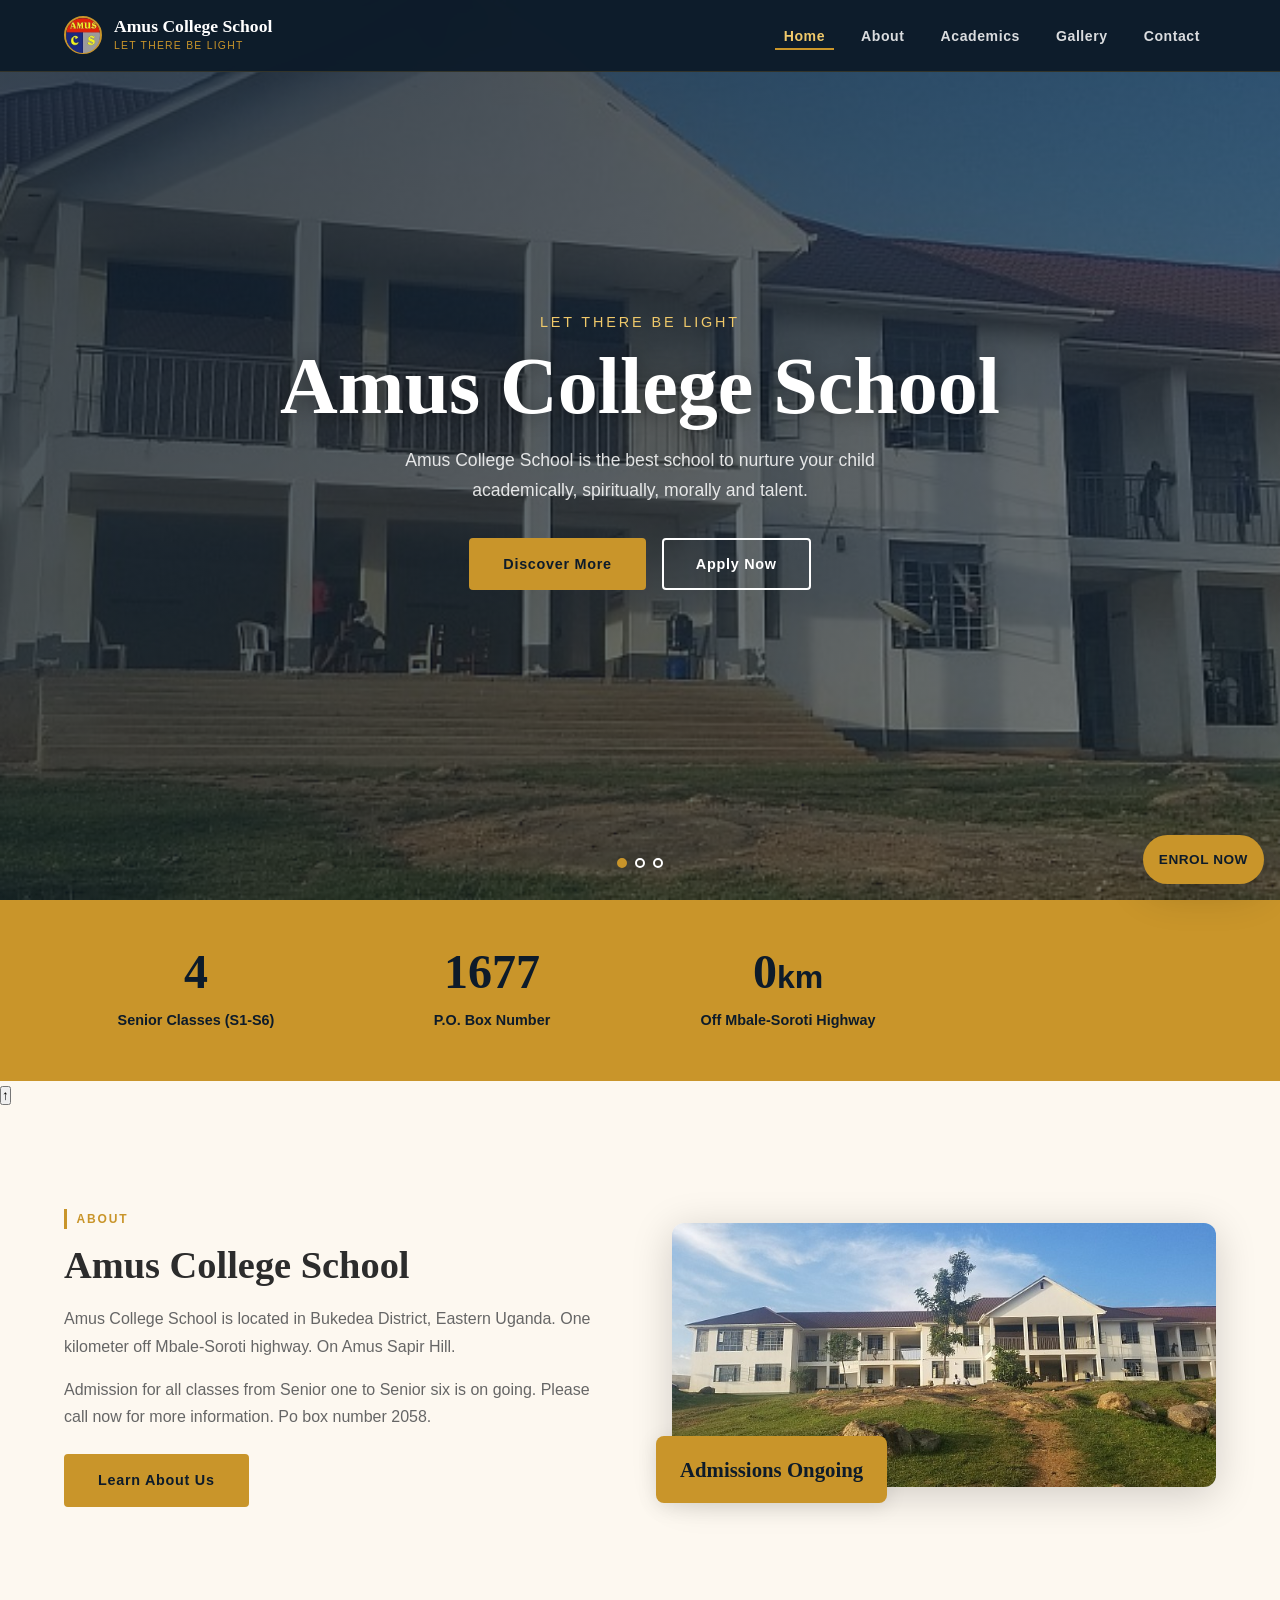
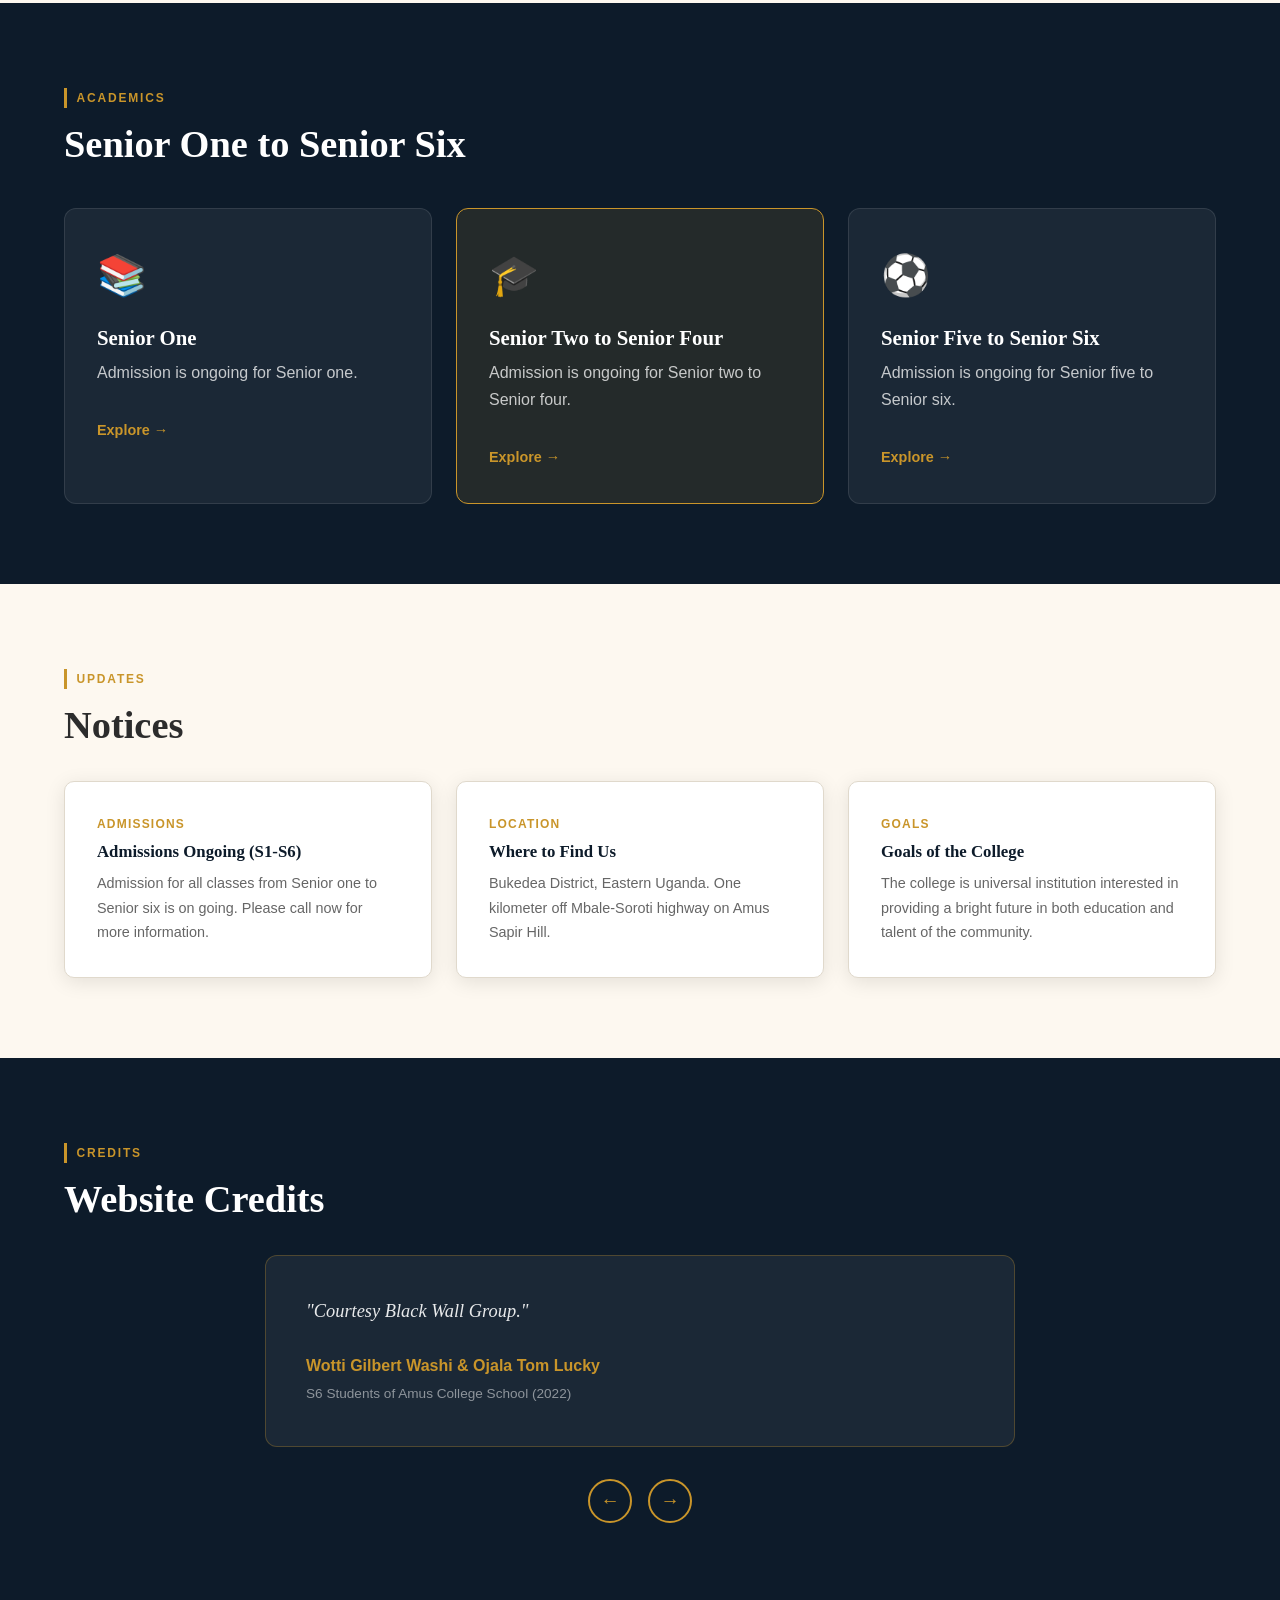
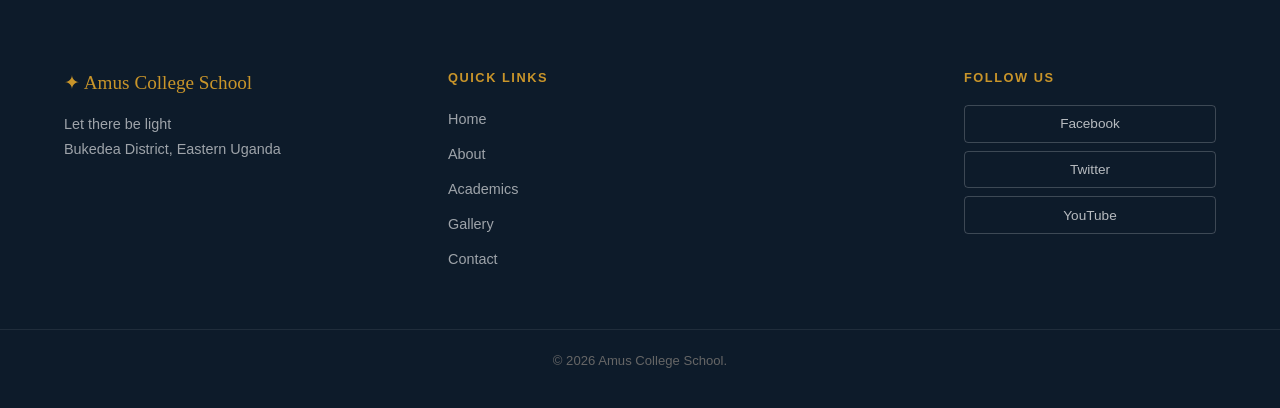
==== index.html @ 7071e0b4 "new upload" ====
<!DOCTYPE html>
<html lang="en">
<head>
  <meta charset="UTF-8" />
  <meta name="viewport" content="width=device-width, initial-scale=1.0" />
  <!-- sch: changed site identity to primary school -->
  <title>Amus College School</title>
  <link rel="stylesheet" href="style.css" />
  <!-- sch: removed external Google Fonts link for local-only setup -->
</head>
<body data-page-title="Home">

  <!-- HEADER / NAV: shared top navigation used across all pages -->
  <header id="main-header">
    <div class="header-inner">
      <div class="logo-block">
        <div class="logo-crest"><img src="images/sd_634c3c886d6c9.jpg" alt="Amus College School logo" /></div>
        <div>
          <!-- sch: updated brand text for primary-school audience -->
          <span class="logo-name">Amus College School</span>
          <span class="logo-tag"></span>
        </div>
      </div>
      <nav id="main-nav"><!-- Main nav toggles open/close on mobile via JS -->
        <ul>
          <li><a href="index.html" class="nav-link active">Home</a></li>
          <li><a href="about.html" class="nav-link">About</a></li>
          <li><a href="academics.html" class="nav-link">Academics</a></li>
          <li><a href="gallery.html" class="nav-link">Gallery</a></li>
          <!-- sch: use separate standard contact nav item -->
          <li><a href="contact.html" class="nav-link">Contact</a></li>
        </ul>
      </nav>
      <button class="hamburger" id="hamburger" aria-label="Toggle menu"><!-- Mobile-only menu button -->
        <span></span><span></span><span></span>
      </button>
    </div>
  </header>

  <!-- HERO SLIDESHOW: background slides auto-rotate and can be changed via dots -->
  <section id="hero">
    <!-- sch: switched hero slides to local images -->
    <div class="slide active" style="background-image: url('images/sd_63274e34be51c.jpg')"></div>
    <div class="slide" style="background-image: url('images/sd_6327511ab705b.jpg')"></div>
    <div class="slide" style="background-image: url('images/sd_63275063d49a7.jpg')"></div>
    <div class="hero-overlay"></div>
    <div class="hero-content">
      <!-- sch: updated hero copy for primary school -->
      <p class="hero-sub">LET THERE BE LIGHT</p>
      <h1 class="hero-title">Amus College School</h1>
      <p class="hero-desc">Amus College School is the best school to nurture your child academically, spiritually, morally and talent.</p>
      <div class="hero-btns">
        <a href="about.html" class="btn btn-primary">Discover More</a>
        <!-- sch: send users straight to form section -->
        <a href="contact.html#registration" class="btn btn-outline">Apply Now</a>
      </div>
    </div>
    <div class="slide-dots" id="slide-dots"></div><!-- Dots are generated by JS based on slide count -->
  </section>

  <!-- STATS STRIP: numbers animate from 0 when section enters viewport -->
  <section id="stats-strip">
    <div class="stats-inner">
      <div class="stat-item">
        <span class="stat-num" data-target="6">0</span><span class="stat-unit"></span>
        <p>Senior Classes (S1-S6)</p>
      </div>
      <div class="stat-item">
        <!-- sch: adjusted metric wording for primary context -->
        <span class="stat-num" data-target="2058">0</span><span class="stat-unit"></span>
        <p>P.O. Box Number</p>
      </div>
      <div class="stat-item">
        <!-- sch: changed secondary outcome to primary completion -->
        <span class="stat-num" data-target="1">0</span><span class="stat-unit">km</span>
        <p>Off Mbale-Soroti Highway</p>
      </div>
    </div>
  </section>
<button id="scroll-to-top">&#8593;</button>
  <!-- WELCOME SECTION: quick school intro + CTA -->
  <section id="welcome">
    <div class="container two-col">
      <div class="welcome-text">
      <!-- sch: replaced welcome section copy with primary-school messaging -->
      <span class="section-label">About</span>
      <h2>Amus College School</h2>
      <p>Amus College School is located in Bukedea District, Eastern Uganda. One kilometer off Mbale-Soroti highway. On Amus Sapir Hill.</p>
      <p>Admission for all classes from Senior one to Senior six is on going. Please call now for more information. Po box number 2058.</p>
        <a href="about.html" class="btn btn-primary">Learn About Us</a>
      </div>
      <div class="welcome-img-wrap">
        <!-- sch: updated alt text -->
        <!-- sch: switched welcome image to local asset -->
        <img src="images/sd_63274c30bddf9.jpg" alt="Main block" class="welcome-img" />
        <div class="img-badge">Admissions Ongoing</div>
      </div>
    </div>
  </section>

  <!-- PROGRAMS HIGHLIGHT: preview cards that link to Academics page -->
  <section id="programs-highlight">
    <div class="container">
      <span class="section-label">Academics</span>
      <!-- sch: changed programme framing to primary levels -->
      <h2>Senior One to Senior Six</h2>
      <div class="program-cards">
        <article class="program-card">
          <div class="card-icon">📚</div>
          <h3>Senior One</h3>
          <p>Admission is ongoing for Senior one.</p>
          <a href="academics.html" class="card-link">Explore →</a>
        </article>
        <article class="program-card featured-card">
          <div class="card-icon">🎓</div>
          <h3>Senior Two to Senior Four</h3>
          <p>Admission is ongoing for Senior two to Senior four.</p>
          <a href="academics.html" class="card-link">Explore →</a>
        </article>
        <article class="program-card">
          <div class="card-icon">⚽</div>
          <h3>Senior Five to Senior Six</h3>
          <p>Admission is ongoing for Senior five to Senior six.</p>
          <a href="academics.html" class="card-link">Explore →</a>
        </article>
      </div>
    </div>
  </section>

  <!-- NEWS / ANNOUNCEMENTS: latest school updates -->
  <section id="news">
    <div class="container">
      <span class="section-label">Updates</span>
      <h2>Notices</h2>
      <div class="news-grid">
        <article class="news-card">
          <div class="news-date">Admissions</div>
          <h4>Admissions Ongoing (S1-S6)</h4>
          <p>Admission for all classes from Senior one to Senior six is on going. Please call now for more information.</p>
        </article>
        <article class="news-card">
          <div class="news-date">Location</div>
          <!-- sch: replaced secondary class reference -->
          <h4>Where to Find Us</h4>
          <p>Bukedea District, Eastern Uganda. One kilometer off Mbale-Soroti highway on Amus Sapir Hill.</p>
        </article>
        <article class="news-card">
          <div class="news-date">Goals</div>
          <h4>Goals of the College</h4>
          <p>The college is universal institution interested in providing a bright future in both education and talent of the community.</p>
        </article>
      </div>
    </div>
  </section>

  <!-- TESTIMONIALS: one card visible at a time (manual + auto slider) -->
  <section id="testimonials">
    <div class="container">
      <span class="section-label">Credits</span>
      <h2>Website Credits</h2>
      <div class="testi-slider" id="testi-slider">
        <div class="testi-card active-testi">
          <p class="testi-quote">"Courtesy Black Wall Group."</p>
          <div class="testi-author">
            <strong>Wotti Gilbert Washi &amp; Ojala Tom Lucky</strong>
            <!-- sch: testimonial role updated for primary-school context -->
            <span>S6 Students of Amus College School (2022)</span>
          </div>
        </div>
        <div class="testi-card">
          <p class="testi-quote"></p>
          <div class="testi-author">
            <strong></strong>
            <span></span>
          </div>
        </div>
        <div class="testi-card">
          <p class="testi-quote"></p>
          <div class="testi-author">
            <strong></strong>
            <span></span>
          </div>
        </div>
      </div>
      <div class="testi-controls">
        <button id="testi-prev" aria-label="Previous">&#8592;</button>
        <button id="testi-next" aria-label="Next">&#8594;</button>
      </div>
    </div>
  </section>

  <!-- FOOTER: shared site-wide links and contact details -->
  <footer id="main-footer">
    <div class="footer-inner">
      <div class="footer-col">
        <!-- sch: footer branding updated -->
        <div class="footer-logo">✦ Amus College School</div>
        <p><br /></p>
      </div>
      <div class="footer-col">
        <h5>Quick Links</h5>
        <ul>
          <li><a href="index.html">Home</a></li>
          <li><a href="about.html">About</a></li>
          <li><a href="academics.html">Academics</a></li>
          <li><a href="gallery.html">Gallery</a></li>
          <li><a href="contact.html">Contact</a></li>
        </ul>
      </div>
      <div class="footer-col">
        <h5></h5>
        <address>
          <br />
          <br />
          <!-- sch: contact email updated -->
          
        </address>
      </div>
      <div class="footer-col">
        <h5>Follow Us</h5>
        <div class="social-links">
          <a href="#" class="social-btn">Facebook</a>
          <a href="#" class="social-btn">Twitter</a>
          <a href="#" class="social-btn">YouTube</a>
        </div>
      </div>
    </div>
    <div class="footer-bottom">
      <!-- sch: copyright name updated -->
      <p>&copy; 2026 Amus College School.</p>
    </div>
  </footer>

  <!-- sch: floating enrol CTA separate from navbar -->
  <a href="contact.html#registration" class="floating-enrol-btn">Enrol Now</a>

  <script src="main.js"></script>
</body>
</html>
---- style.css ----
/* ===========================
   CSS VARIABLES & RESET
=========================== */
:root {
  --navy: #0d1b2a;
  --navy-mid: #1a2f45;
  --gold: #c9952a;
  --gold-light: #f0c96a;
  --cream: #fdf8f0;
  --white: #ffffff;
  --text: #2c2c2c;
  --text-light: #666;
  --border: #e0d9cc;
  --card-bg: #ffffff;
  --light-bg: #f5f0e8;
  --radius: 8px;
  --shadow: 0 4px 20px rgba(0,0,0,0.10);
  --shadow-deep: 0 8px 40px rgba(0,0,0,0.18);
  --font-head: 'Playfair Display', Georgia, serif;
  --font-body: 'Lato', sans-serif;
  --transition: 0.3s ease;
  --header-h: 72px;
}

*, *::before, *::after { box-sizing: border-box; margin: 0; padding: 0; }

html { scroll-behavior: smooth; }

body {
  font-family: var(--font-body);
  color: var(--text);
  background: var(--cream);
  line-height: 1.7;
}

a { color: inherit; text-decoration: none; }
img { max-width: 100%; display: block; }
address { font-style: normal; }

h1, h2, h3, h4 { font-family: var(--font-head); line-height: 1.25; }
h1 { font-size: clamp(2rem, 5vw, 3.5rem); }
h2 { font-size: clamp(1.6rem, 3vw, 2.4rem); margin-bottom: 1rem; }
h3 { font-size: 1.3rem; margin-bottom: 0.5rem; }
h4 { font-size: 1.1rem; margin-bottom: 0.4rem; }

p { margin-bottom: 1rem; color: var(--text-light); }
ul { list-style: none; }

/* ===========================
   UTILITIES
=========================== */
.container { max-width: 1200px; margin: 0 auto; padding: 0 1.5rem; }
.section-pad { padding: 5rem 0; }
.bg-light { background: var(--light-bg); }
.bg-dark-alt { background: var(--navy); }
.center-cell { text-align: center; font-weight: 600; color: var(--navy); background: #f0f4f8; }

.section-label {
  display: inline-block;
  text-transform: uppercase;
  letter-spacing: 0.15em;
  font-size: 0.75rem;
  font-weight: 700;
  color: var(--gold);
  border-left: 3px solid var(--gold);
  padding-left: 0.6rem;
  margin-bottom: 0.75rem;
}

.two-col {
  display: grid;
  grid-template-columns: 1fr 1fr;
  gap: 4rem;
  align-items: center;
}

/* ===========================
   BUTTONS
=========================== */
.btn {
  display: inline-block;
  padding: 0.75rem 2rem;
  border-radius: 4px;
  font-family: var(--font-body);
  font-weight: 700;
  font-size: 0.9rem;
  letter-spacing: 0.05em;
  cursor: pointer;
  transition: all var(--transition);
  border: 2px solid transparent;
}
.btn-primary {
  background: var(--gold);
  color: var(--navy);
  border-color: var(--gold);
}
.btn-primary:hover { background: var(--gold-light); border-color: var(--gold-light); transform: translateY(-2px); box-shadow: var(--shadow); }
.btn-outline {
  background: transparent;
  color: var(--white);
  border-color: var(--white);
}
.btn-outline:hover { background: var(--white); color: var(--navy); transform: translateY(-2px); }
.btn-large { padding: 1rem 2.5rem; font-size: 1rem; }

/* ===========================
   HEADER / NAV
=========================== */
#main-header {
  position: fixed;
  top: 0; left: 0; right: 0;
  z-index: 1000;
  height: var(--header-h);
  background: rgba(13, 27, 42, 0.97);
  backdrop-filter: blur(8px);
  border-bottom: 1px solid rgba(201,149,42,0.2);
  transition: box-shadow var(--transition);
}
#main-header.scrolled { box-shadow: 0 2px 24px rgba(0,0,0,0.35); padding: 0.5rem 1.5rem; transition: padding var(--transition); }

.header-inner {
  max-width: 1200px;
  margin: 0 auto;
  padding: 0 1.5rem;
  height: 100%;
  display: flex;
  align-items: center;
  justify-content: space-between;
}

.logo-block { display: flex; align-items: center; gap: 0.75rem; }
.logo-crest { font-size: 1.6rem; color: var(--gold); }
.logo-crest {
  width: 38px;
  height: 38px;
  border-radius: 50%;
  border: 2px solid var(--gold);
  display: grid;
  place-items: center;
  font-size: 0.78rem;
  font-weight: 800;
  letter-spacing: 0.06em;
  background: rgba(201,149,42,0.12);
  color: var(--gold-light);
}
.logo-crest img {
  width: 100%;
  height: 100%;
  object-fit: cover;
  border-radius: 50%;
}
.logo-name {
  display: block;
  font-family: var(--font-head);
  font-size: 1.1rem;
  font-weight: 700;
  color: var(--white);
  line-height: 1.2;
}
.logo-tag {
  display: block;
  font-size: 0.65rem;
  letter-spacing: 0.12em;
  color: var(--gold);
  text-transform: uppercase;
}

#main-nav ul { display: flex; align-items: center; gap: 0.25rem; }

.nav-link {
  padding: 0.5rem 1rem;
  color: rgba(255,255,255,0.85);
  font-size: 0.88rem;
  font-weight: 600;
  letter-spacing: 0.04em;
  border-radius: 4px;
  transition: all var(--transition);
  position: relative;
}
.nav-link::after {
  /* Animated underline starts collapsed from center. */
  content: '';
  position: absolute;
  bottom: 2px; left: 50%; right: 50%;
  height: 2px;
  background: var(--gold);
  transition: all var(--transition);
}
.nav-link:hover::after,
.nav-link.active::after { left: 10%; right: 10%; }
.nav-link:hover,
.nav-link.active { color: var(--white); }
.nav-link.active { color: var(--gold-light); }

.cta-nav {
  background: var(--gold) !important;
  color: var(--navy) !important;
  padding: 0.5rem 1.2rem;
  border-radius: 4px;
}
.cta-nav::after { display: none; }
.cta-nav:hover { background: var(--gold-light) !important; transform: translateY(-1px); }

/* sch: floating enrol button shown across pages */
.floating-enrol-btn {
  position: fixed;
  right: 1rem;
  bottom: 1rem;
  z-index: 1200;
  background: var(--gold);
  color: var(--navy);
  font-weight: 800;
  font-size: 0.85rem;
  letter-spacing: 0.04em;
  text-transform: uppercase;
  padding: 0.8rem 1rem;
  border-radius: 999px;
  box-shadow: var(--shadow-deep);
  transition: transform var(--transition), background var(--transition);
}
.floating-enrol-btn:hover {
  background: var(--gold-light);
  transform: translateY(-2px);
}

.hamburger {
  display: none;
  flex-direction: column;
  gap: 5px;
  background: none;
  border: none;
  cursor: pointer;
  padding: 4px;
}
.hamburger span {
  display: block;
  width: 24px; height: 2px;
  background: var(--white);
  transition: all var(--transition);
}

/* ===========================
   HERO SLIDESHOW
=========================== */
#hero {
  /* Full viewport hero so first impression fills the screen. */
  position: relative;
  height: 100vh;
  min-height: 600px;
  overflow: hidden;
  display: flex;
  align-items: center;
  justify-content: center;
}

.slide {
  /* Slides stack on top of each other; opacity decides visible slide. */
  position: absolute;
  inset: 0;
  background-size: cover;
  background-position: center;
  opacity: 0;
  transition: opacity 1s ease;
}
.slide.active { opacity: 1; }

.hero-overlay {
  /* Dark gradient improves text contrast over bright background photos. */
  position: absolute;
  inset: 0;
  background: linear-gradient(135deg, rgba(13,27,42,0.8) 0%, rgba(13,27,42,0.5) 100%);
  z-index: 1;
}

.hero-content {
  position: relative;
  z-index: 2;
  text-align: center;
  color: var(--white);
  padding: 2rem;
  max-width: 800px;
  animation: heroFadeUp 1.2s ease forwards;
}

@keyframes heroFadeUp {
  from { opacity: 0; transform: translateY(30px); }
  to   { opacity: 1; transform: translateY(0); }
}

.hero-sub {
  font-size: 0.9rem;
  letter-spacing: 0.2em;
  text-transform: uppercase;
  color: var(--gold-light);
  margin-bottom: 0.5rem;
}
.hero-title {
  font-family: var(--font-head);
  font-size: clamp(2.5rem, 7vw, 5rem);
  font-weight: 900;
  line-height: 1.1;
  margin-bottom: 1rem;
  text-shadow: 0 2px 20px rgba(0,0,0,0.4);
}
.hero-desc {
  font-size: 1.1rem;
  color: rgba(255,255,255,0.85);
  margin-bottom: 2rem;
  max-width: 550px;
  margin-left: auto;
  margin-right: auto;
}
.hero-btns { display: flex; gap: 1rem; justify-content: center; flex-wrap: wrap; }

.slide-dots {
  position: absolute;
  bottom: 2rem;
  left: 50%;
  transform: translateX(-50%);
  z-index: 3;
  display: flex;
  gap: 0.5rem;
}
.slide-dot {
  /* Small manual controls for choosing hero slides. */
  width: 10px; height: 10px;
  border-radius: 50%;
  border: 2px solid var(--white);
  background: transparent;
  cursor: pointer;
  transition: background var(--transition);
}
.slide-dot.active { background: var(--gold); border-color: var(--gold); }
.scroll-to-top {
  position: fixed;
  bottom: 2rem;
  left: 2rem;
  width: 50px;
  height: 50px;
  border-radius: 50%;
  cursor: pointer;
  z-index: 1200;
  background: var(--gold);
  color: var(--navy);
  font-size: 1.2rem;
  opacity: 0;
  visibility: hidden;
  transition: opacity 0.3s ease, visibility 0.3s ease;
  z-index: 1000;
  padding: 0.5rem 1rem;
  border-radius: 999px;
  box-shadow: var(--shadow-deep);
  transition: transform var(--transition), background var(--transition);
}
.scroll-to-top:hover {
  background: var(--gold-light);
  transform: translateY(-2px);
}
.scroll-to-top:active {
  background: var(--gold-dark);
  transform: translateY(0);
}
.scroll-to-top:focus {
  outline: none;
}
.scroll-to-top:show{
  opacity: 1;
  visibility: visible;
}
.scroll-to-top:hide{
  opacity: 0;
  visibility: hidden;
}

/* ===========================
   STATS STRIP
=========================== */
#stats-strip { background: var(--gold); padding: 3rem 0; }

.stats-inner {
  max-width: 1200px;
  margin: 0 auto;
  padding: 0 1.5rem;
  display: grid;
  grid-template-columns: repeat(4, 1fr);
  gap: 2rem;
  text-align: center;
}

.stat-item { color: var(--navy); }
.stat-num {
  font-family: var(--font-head);
  font-size: 3rem;
  font-weight: 900;
  line-height: 1;
}
.stat-unit { font-size: 2rem; font-weight: 700; }
.stat-item p { color: var(--navy); font-weight: 600; margin: 0.25rem 0 0; font-size: 0.9rem; }

/* ===========================
   WELCOME SECTION
=========================== */
#welcome { padding: 6rem 0; }

.welcome-img-wrap { position: relative; }
.welcome-img {
  border-radius: 12px;
  width: 100%;
  object-fit: cover;
  box-shadow: var(--shadow-deep);
}
.img-badge {
  position: absolute;
  bottom: -1rem;
  left: -1rem;
  background: var(--gold);
  color: var(--navy);
  font-family: var(--font-head);
  font-weight: 900;
  font-size: 1.3rem;
  padding: 1rem 1.5rem;
  border-radius: var(--radius);
  box-shadow: var(--shadow);
}
.welcome-text h2 { margin-bottom: 1rem; }
.welcome-text p { margin-bottom: 1rem; }
.welcome-text .btn { margin-top: 0.5rem; }

/* ===========================
   PROGRAM CARDS
=========================== */
#programs-highlight { padding: 5rem 0; background: var(--navy); }
#programs-highlight .section-label { color: var(--gold); }
#programs-highlight h2 { color: var(--white); }

.program-cards {
  display: grid;
  grid-template-columns: repeat(3, 1fr);
  gap: 1.5rem;
  margin-top: 2.5rem;
}
.program-card {
  background: rgba(255,255,255,0.06);
  border: 1px solid rgba(255,255,255,0.1);
  border-radius: 12px;
  padding: 2rem;
  transition: all var(--transition);
  color: var(--white);
}
.program-card:hover { transform: translateY(-6px); background: rgba(255,255,255,0.1); border-color: var(--gold); }
.featured-card { border-color: var(--gold); background: rgba(201,149,42,0.12); }
.card-icon { font-size: 2.5rem; margin-bottom: 1rem; }
.program-card p { color: rgba(255,255,255,0.75); }
.card-link { color: var(--gold); font-weight: 700; font-size: 0.9rem; margin-top: 1rem; display: inline-block; transition: var(--transition); }
.card-link:hover { color: var(--gold-light); letter-spacing: 0.05em; }

/* ===========================
   NEWS
=========================== */
#news { padding: 5rem 0; }
.news-grid {
  display: grid;
  grid-template-columns: repeat(3, 1fr);
  gap: 1.5rem;
  margin-top: 2rem;
}
.news-card {
  background: var(--white);
  border-radius: 10px;
  padding: 2rem;
  border: 1px solid var(--border);
  box-shadow: var(--shadow);
  transition: var(--transition);
}
.news-card:hover { transform: translateY(-4px); box-shadow: var(--shadow-deep); border-color: var(--gold); }
.news-date {
  font-size: 0.75rem;
  text-transform: uppercase;
  letter-spacing: 0.1em;
  color: var(--gold);
  font-weight: 700;
  margin-bottom: 0.5rem;
}
.news-card h4 { font-size: 1.05rem; margin-bottom: 0.5rem; color: var(--navy); }
.news-card p { font-size: 0.9rem; margin: 0; }

/* ===========================
   TESTIMONIALS
=========================== */
#testimonials { padding: 5rem 0; background: var(--navy); }
#testimonials .section-label { color: var(--gold); }
#testimonials h2 { color: var(--white); margin-bottom: 2rem; }

.testi-slider { position: relative; min-height: 160px; }
.testi-card {
  display: none;
  background: rgba(255,255,255,0.06);
  border: 1px solid rgba(201,149,42,0.3);
  border-radius: 12px;
  padding: 2.5rem;
  max-width: 750px;
  margin: 0 auto;
  animation: fadeIn 0.5s ease;
}
.testi-card.active-testi { display: block; }
@keyframes fadeIn { from { opacity: 0; transform: translateY(10px); } to { opacity: 1; transform: translateY(0); } }

.testi-quote {
  font-family: var(--font-head);
  font-size: 1.15rem;
  font-style: italic;
  color: rgba(255,255,255,0.9);
  margin-bottom: 1.5rem;
  line-height: 1.7;
}
.testi-author strong { display: block; color: var(--gold); font-weight: 700; }
.testi-author span { color: rgba(255,255,255,0.5); font-size: 0.85rem; }

.testi-controls { display: flex; justify-content: center; gap: 1rem; margin-top: 2rem; }
.testi-controls button {
  width: 44px; height: 44px;
  border-radius: 50%;
  border: 2px solid var(--gold);
  background: transparent;
  color: var(--gold);
  font-size: 1.2rem;
  cursor: pointer;
  transition: all var(--transition);
}
.testi-controls button:hover { background: var(--gold); color: var(--navy); }

/* ===========================
   PAGE BANNER
=========================== */
.page-banner {
  position: relative;
  height: 380px;
  display: flex;
  align-items: flex-end;
  padding-bottom: 3rem;
  background-size: cover;
  background-position: center;
  margin-top: var(--header-h);
}
.banner-overlay {
  position: absolute;
  inset: 0;
  background: linear-gradient(to top, rgba(13,27,42,0.9) 0%, rgba(13,27,42,0.4) 100%);
}
.banner-content { position: relative; z-index: 1; padding: 0 1.5rem; max-width: 1200px; margin: 0 auto; width: 100%; }
.banner-content h1 { color: var(--white); font-size: clamp(2rem, 5vw, 3rem); }
.banner-content p { color: rgba(255,255,255,0.8); margin: 0; }

/* ===========================
   STYLED LIST
=========================== */
.styled-list { list-style: none; margin: 1rem 0; }
.styled-list li {
  padding: 0.4rem 0 0.4rem 1.5rem;
  position: relative;
  color: var(--text-light);
  font-size: 0.95rem;
}
.styled-list li::before {
  content: '✦';
  position: absolute;
  left: 0;
  color: var(--gold);
  font-size: 0.6rem;
  top: 0.7rem;
}

/* ===========================
   TIMELINE
=========================== */
.timeline { position: relative; margin-top: 2rem; padding-left: 2.5rem; }
.timeline::before {
  /* Vertical connector line for timeline events. */
  content: '';
  position: absolute;
  left: 0.5rem;
  top: 0; bottom: 0;
  width: 2px;
  background: linear-gradient(to bottom, var(--gold), transparent);
}
.timeline-item { position: relative; margin-bottom: 2.5rem; }
.timeline-item::before {
  /* Dot marker for each timeline item. */
  content: '';
  position: absolute;
  left: -2.1rem;
  top: 0.3rem;
  width: 12px; height: 12px;
  border-radius: 50%;
  background: var(--gold);
  border: 3px solid var(--cream);
  box-shadow: 0 0 0 2px var(--gold);
}
.tl-year {
  font-family: var(--font-head);
  font-size: 1.4rem;
  font-weight: 900;
  color: var(--gold);
  margin-bottom: 0.25rem;
}
.tl-content h4 { color: var(--navy); margin-bottom: 0.25rem; }

/* ===========================
   STAFF TABLE
=========================== */
.table-wrap { overflow-x: auto; border-radius: var(--radius); box-shadow: var(--shadow); margin-top: 1.5rem; }
.staff-table { width: 100%; border-collapse: collapse; font-size: 0.9rem; }
.staff-table thead tr { background: var(--navy); color: var(--white); }
.staff-table th { padding: 1rem 1.25rem; text-align: left; font-weight: 700; font-size: 0.85rem; letter-spacing: 0.05em; }
.staff-table td { padding: 0.9rem 1.25rem; border-bottom: 1px solid var(--border); color: var(--text); }
.staff-table tbody tr:hover { background: var(--light-bg); }
.staff-table tbody tr:last-child td { border-bottom: none; }

/* ===========================
   VALUES GRID
=========================== */
.values-grid {
  display: grid;
  grid-template-columns: repeat(3, 1fr);
  gap: 1.5rem;
  margin-top: 2.5rem;
}
.value-card {
  background: rgba(255,255,255,0.06);
  border: 1px solid rgba(255,255,255,0.1);
  border-radius: 10px;
  padding: 1.75rem;
  text-align: center;
  transition: all var(--transition);
}
.value-card:hover { transform: translateY(-4px); border-color: var(--gold); }
.val-icon { font-size: 2rem; margin-bottom: 0.75rem; }
.value-card h4 { color: var(--gold-light); margin-bottom: 0.5rem; }
.value-card p { color: rgba(255,255,255,0.65); font-size: 0.9rem; margin: 0; }

/* ===========================
   SECTION TABS (Academics)
=========================== */
.tab-bar {
  display: flex;
  gap: 0.5rem;
  margin: 2rem 0;
  flex-wrap: wrap;
}
.tab-btn {
  padding: 0.6rem 1.5rem;
  border: 2px solid var(--border);
  background: transparent;
  border-radius: 30px;
  font-family: var(--font-body);
  font-weight: 700;
  font-size: 0.88rem;
  cursor: pointer;
  color: var(--text);
  transition: all var(--transition);
}
.tab-btn:hover { border-color: var(--gold); color: var(--gold); }
.tab-btn.active-tab { background: var(--navy); color: var(--gold); border-color: var(--navy); }

.tab-content { display: none; animation: fadeIn 0.4s ease; }
.tab-content.active-content { display: block; }

/* ===========================
   GALLERY
=========================== */
.filter-bar { display: flex; gap: 0.5rem; margin: 2rem 0; flex-wrap: wrap; }
.filter-btn {
  padding: 0.5rem 1.25rem;
  border: 2px solid var(--border);
  background: transparent;
  border-radius: 30px;
  font-size: 0.85rem;
  font-weight: 600;
  cursor: pointer;
  color: var(--text);
  transition: all var(--transition);
}
.filter-btn:hover { border-color: var(--gold); color: var(--gold); }
.filter-btn.active-filter { background: var(--navy); color: var(--gold); border-color: var(--navy); }

.gallery-grid {
  display: grid;
  grid-template-columns: repeat(4, 1fr);
  gap: 1rem;
  margin-top: 1rem;
}
.gallery-item {
  /* Fixed square cards keep gallery layout neat regardless of image size. */
  position: relative;
  overflow: hidden;
  border-radius: 8px;
  aspect-ratio: 1 / 1;
  cursor: pointer;
}
.gallery-item img {
  width: 100%;
  height: 100%;
  object-fit: cover;
  transition: transform 0.4s ease;
}
.gallery-item:hover img { transform: scale(1.08); }
.gallery-overlay {
  /* Hidden until hover to avoid covering image details by default. */
  position: absolute;
  inset: 0;
  background: linear-gradient(to top, rgba(13,27,42,0.85) 0%, transparent 60%);
  opacity: 0;
  transition: opacity var(--transition);
  display: flex;
  align-items: flex-end;
  padding: 1rem;
}
.gallery-item:hover .gallery-overlay { opacity: 1; }
.gallery-overlay span { color: var(--white); font-size: 0.85rem; font-weight: 600; }
.gallery-item.hidden { display: none; }

/* LIGHTBOX */
.lightbox {
  /* Full-screen modal layer for gallery image previews. */
  position: fixed;
  inset: 0;
  z-index: 9000;
  display: flex;
  align-items: center;
  justify-content: center;
  gap: 1rem;
  padding: 1rem;
}
.lightbox.hidden { display: none; }
.lightbox-backdrop {
  /* Separate dark backdrop for outside-click close behavior. */
  position: fixed;
  inset: 0;
  background: rgba(0,0,0,0.9);
  z-index: 8999;
}
.lightbox-backdrop.hidden { display: none; }
.lightbox-img-wrap { z-index: 9001; text-align: center; max-width: 80vw; }
.lightbox-img-wrap img { max-height: 80vh; border-radius: 8px; object-fit: contain; }
#lightbox-caption { color: rgba(255,255,255,0.7); font-size: 0.9rem; margin-top: 0.75rem; }
.lightbox-close, .lightbox-prev, .lightbox-next {
  background: none;
  border: 2px solid rgba(255,255,255,0.5);
  color: var(--white);
  cursor: pointer;
  border-radius: 50%;
  width: 44px; height: 44px;
  font-size: 1.2rem;
  z-index: 9001;
  transition: all var(--transition);
}
.lightbox-close { position: fixed; top: 1rem; right: 1rem; font-size: 1.5rem; }
.lightbox-close:hover, .lightbox-prev:hover, .lightbox-next:hover { background: var(--gold); border-color: var(--gold); color: var(--navy); }

/* ===========================
   CONTACT PAGE
=========================== */
.contact-info-list { list-style: none; margin-top: 1.5rem; }
.contact-info-list li {
  display: flex;
  gap: 1rem;
  align-items: flex-start;
  margin-bottom: 1.5rem;
}
.ci-icon { font-size: 1.4rem; margin-top: 0.1rem; flex-shrink: 0; }
.contact-info-list strong { display: block; color: var(--navy); font-weight: 700; margin-bottom: 0.2rem; }
.contact-info-list p { margin: 0; color: var(--text-light); font-size: 0.9rem; }

.map-placeholder {
  background: var(--white);
  border: 1px solid var(--border);
  border-radius: 12px;
  overflow: hidden;
  box-shadow: var(--shadow);
}
.map-inner { padding: 2rem; text-align: center; color: var(--text-light); }

/* ===========================
   FORMS
=========================== */
.form-intro { color: var(--text-light); margin-bottom: 2.5rem; max-width: 600px; }
.reg-form { max-width: 900px; }

fieldset {
  border: 1px solid var(--border);
  border-radius: 10px;
  padding: 2rem;
  margin-bottom: 2rem;
}
legend {
  font-family: var(--font-head);
  font-size: 1.15rem;
  font-weight: 700;
  color: var(--navy);
  padding: 0 0.75rem;
}

.form-row { display: grid; grid-template-columns: 1fr 1fr; gap: 1.5rem; }
.phone-split { display: grid; grid-template-columns: 120px 1fr; gap: 0.75rem; }

.form-group { display: flex; flex-direction: column; margin-bottom: 1.25rem; }
.form-group label {
  font-size: 0.85rem;
  font-weight: 700;
  color: var(--navy);
  margin-bottom: 0.4rem;
  letter-spacing: 0.03em;
}
.required { color: #c0392b; }

.form-group input,
.form-group select,
.form-group textarea {
  padding: 0.75rem 1rem;
  border: 2px solid var(--border);
  border-radius: 6px;
  font-family: var(--font-body);
  font-size: 0.95rem;
  color: var(--text);
  background: var(--white);
  transition: border-color var(--transition), box-shadow var(--transition);
  outline: none;
}
.form-group input:focus,
.form-group select:focus,
.form-group textarea:focus {
  border-color: var(--gold);
  box-shadow: 0 0 0 3px rgba(201,149,42,0.15);
}
.form-group input.error,
.form-group select.error,
.form-group textarea.error { border-color: #c0392b; }

.error-msg { color: #c0392b; font-size: 0.8rem; margin-top: 0.3rem; min-height: 1rem; }

.checkbox-group {
  display: grid;
  grid-template-columns: repeat(3, 1fr);
  gap: 0.5rem;
  margin-top: 0.25rem;
}
.checkbox-group label,
.checkbox-single {
  display: flex;
  align-items: center;
  gap: 0.5rem;
  font-size: 0.9rem;
  color: var(--text);
  cursor: pointer;
}
.checkbox-group input[type="checkbox"],
.checkbox-single input[type="checkbox"] {
  width: 18px; height: 18px;
  border: 2px solid var(--border);
  border-radius: 3px;
  accent-color: var(--gold);
  cursor: pointer;
  padding: 0;
  flex-shrink: 0;
}
.checkbox-single a { color: var(--gold); text-decoration: underline; }

.form-submit-row { display: flex; gap: 1rem; flex-wrap: wrap; margin-top: 1rem; }

.form-success {
  background: #d4edda;
  border: 1px solid #c3e6cb;
  border-radius: 10px;
  padding: 2.5rem;
  text-align: center;
  color: #155724;
}
.form-success.hidden { display: none; }
.success-icon { font-size: 3rem; margin-bottom: 1rem; }
.form-success h3 { color: #155724; font-size: 1.5rem; margin-bottom: 0.5rem; }
.form-success p { color: #155724; }

/* ===========================
   FOOTER
=========================== */
#main-footer { background: var(--navy); color: rgba(255,255,255,0.8); padding: 4rem 0 0; }

.footer-inner {
  max-width: 1200px;
  margin: 0 auto;
  padding: 0 1.5rem 3rem;
  display: grid;
  grid-template-columns: 2fr 1fr 1.5fr 1.5fr;
  gap: 3rem;
}
.footer-logo {
  font-family: var(--font-head);
  font-size: 1.2rem;
  color: var(--gold);
  margin-bottom: 0.75rem;
}
.footer-col p, .footer-col address { font-size: 0.9rem; color: rgba(255,255,255,0.6); line-height: 1.8; }
.footer-col h5 {
  font-family: var(--font-body);
  font-size: 0.8rem;
  font-weight: 700;
  text-transform: uppercase;
  letter-spacing: 0.12em;
  color: var(--gold);
  margin-bottom: 1rem;
}
.footer-col ul li { margin-bottom: 0.5rem; }
.footer-col ul a {
  color: rgba(255,255,255,0.6);
  font-size: 0.9rem;
  transition: color var(--transition);
}
.footer-col ul a:hover { color: var(--gold); }

.social-links { display: flex; flex-direction: column; gap: 0.5rem; }
.social-btn {
  display: inline-block;
  padding: 0.4rem 1rem;
  border: 1px solid rgba(255,255,255,0.2);
  border-radius: 4px;
  color: rgba(255,255,255,0.7);
  font-size: 0.85rem;
  text-align: center;
  transition: all var(--transition);
}
.social-btn:hover { border-color: var(--gold); color: var(--gold); }

.footer-bottom {
  border-top: 1px solid rgba(255,255,255,0.08);
  padding: 1.25rem 1.5rem;
  text-align: center;
  font-size: 0.82rem;
  color: rgba(255,255,255,0.4);
}

/* ===========================
   BODY TOP PADDING (non-hero pages)
=========================== */
body > section:first-of-type:not(#hero),
.page-banner { margin-top: var(--header-h); }

/* ===========================
   RESPONSIVE
=========================== */
@media (max-width: 1024px) {
  .stats-inner { grid-template-columns: repeat(2, 1fr); }
  .program-cards { grid-template-columns: 1fr; }
  .gallery-grid { grid-template-columns: repeat(3, 1fr); }
  .footer-inner { grid-template-columns: 1fr 1fr; gap: 2rem; }
  .values-grid { grid-template-columns: repeat(2, 1fr); }
}

@media (max-width: 768px) {
  .two-col { grid-template-columns: 1fr; gap: 2rem; }
  .news-grid { grid-template-columns: 1fr; }
  .gallery-grid { grid-template-columns: repeat(2, 1fr); }
  .footer-inner { grid-template-columns: 1fr; gap: 1.5rem; }
  .stats-inner { grid-template-columns: repeat(2, 1fr); }
  .form-row { grid-template-columns: 1fr; }
  .phone-split { grid-template-columns: 1fr; }
  .checkbox-group { grid-template-columns: repeat(2, 1fr); }
  .values-grid { grid-template-columns: 1fr; }

  /* Mobile nav: convert horizontal menu into a slide-down panel. */
  #main-nav {
    position: fixed;
    top: var(--header-h);
    left: 0; right: 0;
    background: var(--navy);
    padding: 1.5rem;
    transform: translateY(-110%);
    transition: transform var(--transition);
    border-bottom: 2px solid var(--gold);
  }
  #main-nav.open { transform: translateY(0); }
  #main-nav ul { flex-direction: column; gap: 0; }
  .nav-link { display: block; padding: 0.75rem 1rem; font-size: 1rem; }
  .nav-link::after { display: none; }
  .hamburger { display: flex; }

  .hero-btns { flex-direction: column; align-items: center; }
  .floating-enrol-btn { right: 0.75rem; bottom: 0.75rem; font-size: 0.8rem; padding: 0.7rem 0.9rem; }
}

@media (max-width: 480px) {
  .gallery-grid { grid-template-columns: 1fr 1fr; }
  .stats-inner { grid-template-columns: 1fr 1fr; }
  .form-submit-row { flex-direction: column; }
  .page-banner { height: 260px; }
}
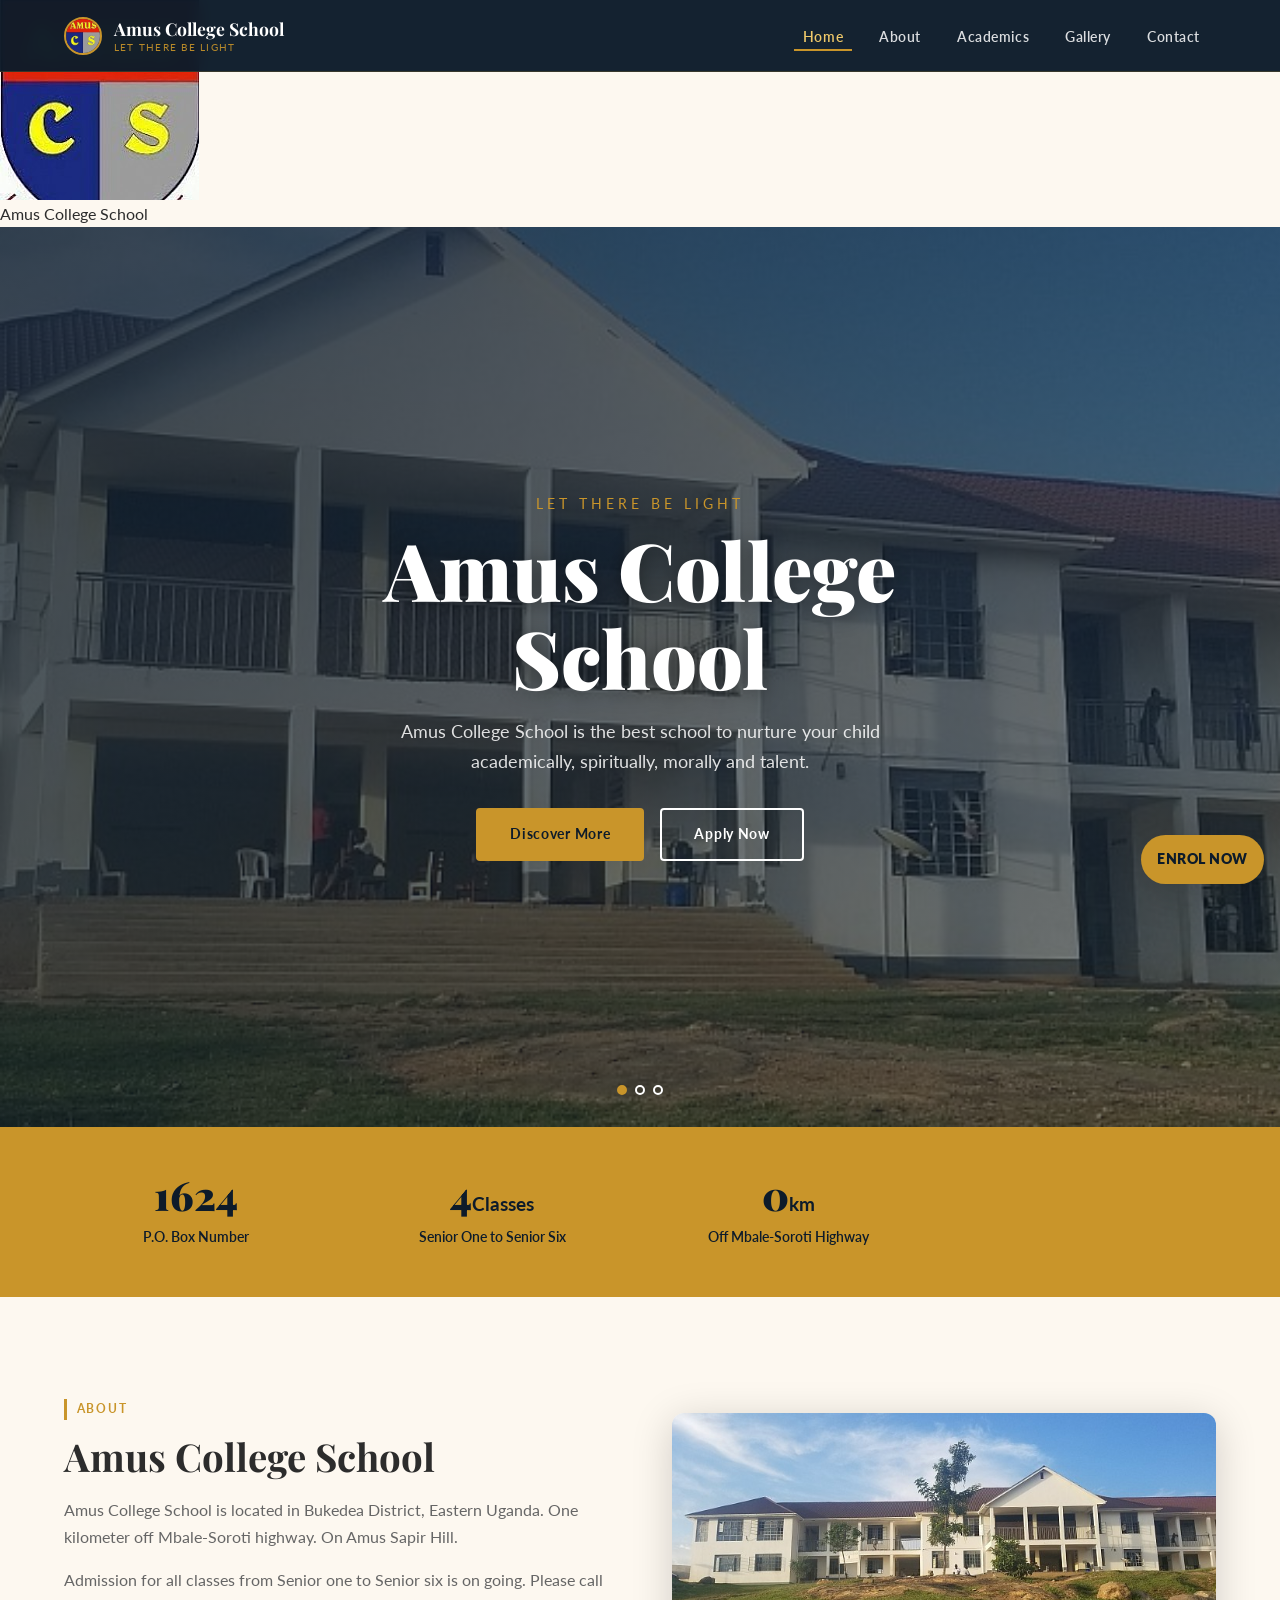
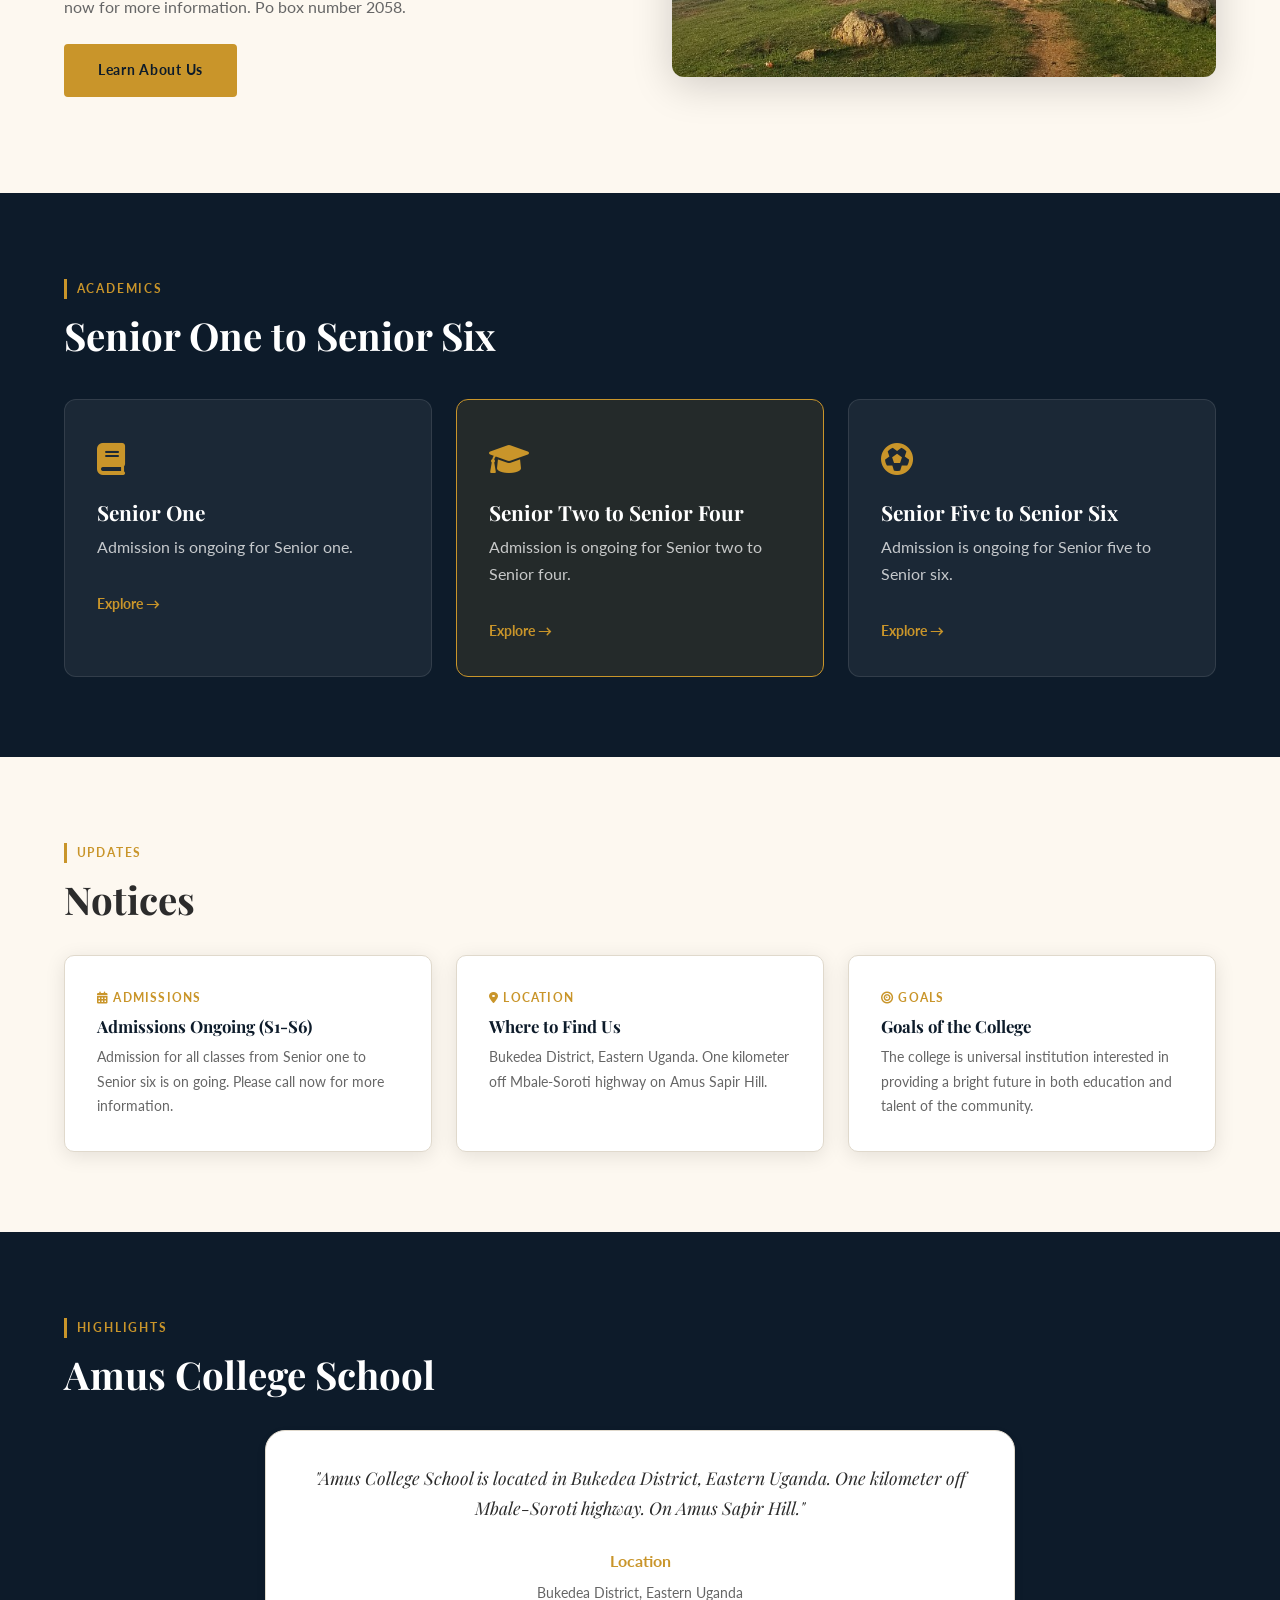
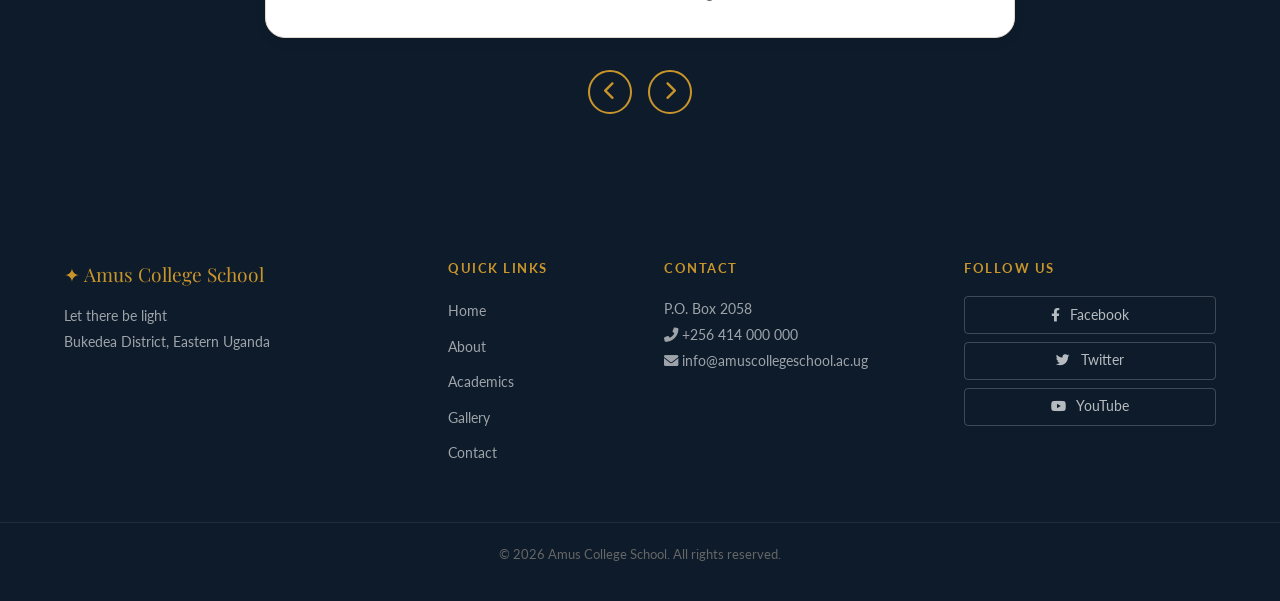
==== commit 191d6534: "Initial commit" ====
--- a/index.html
+++ b/index.html
@@ -3,10 +3,102 @@
 <head>
   <meta charset="UTF-8" />
   <meta name="viewport" content="width=device-width, initial-scale=1.0" />
-  <!-- sch: changed site identity to primary school -->
-  <title>Amus College School</title>
+  <title>Amus College School – Home</title>
+  <!-- Google Fonts (matching main site) -->
+  <link rel="preconnect" href="https://fonts.googleapis.com">
+  <link rel="preconnect" href="https://fonts.gstatic.com" crossorigin>
+  <link href="https://fonts.googleapis.com/css2?family=Playfair+Display:ital,wght@0,700;0,900;1,700&family=Lato:wght@400;600;700&display=swap" rel="stylesheet">
+  <!-- Font Awesome 6 (free icons) -->
+  <link rel="stylesheet" href="https://cdnjs.cloudflare.com/ajax/libs/font-awesome/6.0.0-beta3/css/all.min.css">
   <link rel="stylesheet" href="style.css" />
-  <!-- sch: removed external Google Fonts link for local-only setup -->
+  <style>
+    /* Additional inline styles for consistency (no changes to hamburger code) */
+    .logo-block > div {
+      display: flex;
+      flex-direction: column;
+      align-items: flex-start;
+      line-height: 1.2;
+    }
+    .logo-name {
+      margin-bottom: 0.1rem;
+    }
+    .logo-tag {
+      font-size: 0.65rem;
+      color: var(--gold);
+      text-transform: uppercase;
+      opacity: 0.9;
+    }
+    .card-icon, .val-icon {
+      font-size: 2rem;
+      margin-bottom: 0.75rem;
+      color: var(--gold);
+    }
+    .card-icon i, .val-icon i {
+      color: var(--gold);
+    }
+    .stat-num {
+      font-family: 'Playfair Display', serif;
+      font-size: 2.5rem;
+      font-weight: 900;
+      color: var(--navy);
+    }
+    .stat-unit {
+      font-size: 1.2rem;
+      font-weight: 700;
+      color: var(--navy);
+    }
+    .hero-sub {
+      font-size: 0.85rem;
+      letter-spacing: 4px;
+      text-transform: uppercase;
+      color: var(--gold);
+      margin-bottom: 0.5rem;
+    }
+    .social-btn i {
+      margin-right: 0.4rem;
+    }
+    .testi-card {
+      background: var(--white);
+      border: 1px solid var(--border);
+      border-radius: 20px;
+      padding: 2rem;
+      margin: 0 auto;
+      text-align: center;
+      box-shadow: 0 4px 12px rgba(0,0,0,0.05);
+    }
+    .testi-quote {
+      font-family: 'Playfair Display', serif;
+      font-size: 1.1rem;
+      font-style: italic;
+      color: var(--text);
+      margin-bottom: 1.5rem;
+    }
+    .testi-author strong {
+      display: block;
+      color: var(--gold);
+      font-weight: 700;
+      margin-bottom: 0.25rem;
+    }
+    .testi-author span {
+      color: var(--text-light);
+      font-size: 0.85rem;
+    }
+    .testi-controls button {
+      width: 44px;
+      height: 44px;
+      border-radius: 50%;
+      border: 2px solid var(--gold);
+      background: transparent;
+      color: var(--gold);
+      font-size: 1.2rem;
+      cursor: pointer;
+      transition: all 0.2s;
+    }
+    .testi-controls button:hover {
+      background: var(--gold);
+      color: var(--navy);
+    }
+  </style>
 </head>
 <body data-page-title="Home">
 
@@ -16,109 +108,103 @@
       <div class="logo-block">
         <div class="logo-crest"><img src="images/sd_634c3c886d6c9.jpg" alt="Amus College School logo" /></div>
         <div>
-          <!-- sch: updated brand text for primary-school audience -->
           <span class="logo-name">Amus College School</span>
-          <span class="logo-tag"></span>
-        </div>
-      </div>
-      <nav id="main-nav"><!-- Main nav toggles open/close on mobile via JS -->
+          <span class="logo-tag">Let there be light</span>
+        </div>
+      </div>
+      <nav id="main-nav">
         <ul>
           <li><a href="index.html" class="nav-link active">Home</a></li>
           <li><a href="about.html" class="nav-link">About</a></li>
           <li><a href="academics.html" class="nav-link">Academics</a></li>
           <li><a href="gallery.html" class="nav-link">Gallery</a></li>
-          <!-- sch: use separate standard contact nav item -->
           <li><a href="contact.html" class="nav-link">Contact</a></li>
         </ul>
       </nav>
-      <button class="hamburger" id="hamburger" aria-label="Toggle menu"><!-- Mobile-only menu button -->
-        <span></span><span></span><span></span>
-      </button>
     </div>
   </header>
-
-  <!-- HERO SLIDESHOW: background slides auto-rotate and can be changed via dots -->
+  <div class="mobile-top-bar">
+    <div class="mobile-logo">
+      <img src="images/sd_634c3c886d6c9.jpg" alt="Amus College School" />
+      <span>Amus College School</span>
+    </div>
+    <button class="hamburger" id="hamburger" aria-label="Toggle menu">
+      <span></span><span></span><span></span>
+    </button>
+  </div>
+
+  <!-- HERO SLIDESHOW -->
   <section id="hero">
-    <!-- sch: switched hero slides to local images -->
     <div class="slide active" style="background-image: url('images/sd_63274e34be51c.jpg')"></div>
     <div class="slide" style="background-image: url('images/sd_6327511ab705b.jpg')"></div>
     <div class="slide" style="background-image: url('images/sd_63275063d49a7.jpg')"></div>
     <div class="hero-overlay"></div>
     <div class="hero-content">
-      <!-- sch: updated hero copy for primary school -->
       <p class="hero-sub">LET THERE BE LIGHT</p>
       <h1 class="hero-title">Amus College School</h1>
       <p class="hero-desc">Amus College School is the best school to nurture your child academically, spiritually, morally and talent.</p>
       <div class="hero-btns">
         <a href="about.html" class="btn btn-primary">Discover More</a>
-        <!-- sch: send users straight to form section -->
         <a href="contact.html#registration" class="btn btn-outline">Apply Now</a>
       </div>
     </div>
-    <div class="slide-dots" id="slide-dots"></div><!-- Dots are generated by JS based on slide count -->
-  </section>
-
-  <!-- STATS STRIP: numbers animate from 0 when section enters viewport -->
+    <div class="slide-dots" id="slide-dots"></div>
+  </section>
+
+  <!-- STATS STRIP -->
   <section id="stats-strip">
     <div class="stats-inner">
       <div class="stat-item">
-        <span class="stat-num" data-target="6">0</span><span class="stat-unit"></span>
-        <p>Senior Classes (S1-S6)</p>
-      </div>
-      <div class="stat-item">
-        <!-- sch: adjusted metric wording for primary context -->
         <span class="stat-num" data-target="2058">0</span><span class="stat-unit"></span>
         <p>P.O. Box Number</p>
       </div>
       <div class="stat-item">
-        <!-- sch: changed secondary outcome to primary completion -->
+        <span class="stat-num" data-target="6">0</span><span class="stat-unit">Classes</span>
+        <p>Senior One to Senior Six</p>
+      </div>
+      <div class="stat-item">
         <span class="stat-num" data-target="1">0</span><span class="stat-unit">km</span>
         <p>Off Mbale-Soroti Highway</p>
       </div>
     </div>
   </section>
-<button id="scroll-to-top">&#8593;</button>
-  <!-- WELCOME SECTION: quick school intro + CTA -->
+
+  <!-- WELCOME SECTION -->
   <section id="welcome">
     <div class="container two-col">
       <div class="welcome-text">
-      <!-- sch: replaced welcome section copy with primary-school messaging -->
-      <span class="section-label">About</span>
-      <h2>Amus College School</h2>
-      <p>Amus College School is located in Bukedea District, Eastern Uganda. One kilometer off Mbale-Soroti highway. On Amus Sapir Hill.</p>
-      <p>Admission for all classes from Senior one to Senior six is on going. Please call now for more information. Po box number 2058.</p>
+        <span class="section-label">About</span>
+        <h2>Amus College School</h2>
+        <p>Amus College School is located in Bukedea District, Eastern Uganda. One kilometer off Mbale-Soroti highway. On Amus Sapir Hill.</p>
+        <p>Admission for all classes from Senior one to Senior six is on going. Please call now for more information. Po box number 2058.</p>
         <a href="about.html" class="btn btn-primary">Learn About Us</a>
       </div>
       <div class="welcome-img-wrap">
-        <!-- sch: updated alt text -->
-        <!-- sch: switched welcome image to local asset -->
         <img src="images/sd_63274c30bddf9.jpg" alt="Main block" class="welcome-img" />
-        <div class="img-badge">Admissions Ongoing</div>
-      </div>
-    </div>
-  </section>
-
-  <!-- PROGRAMS HIGHLIGHT: preview cards that link to Academics page -->
+      </div>
+    </div>
+  </section>
+
+  <!-- PROGRAMS HIGHLIGHT (emojis replaced with Font Awesome icons) -->
   <section id="programs-highlight">
     <div class="container">
       <span class="section-label">Academics</span>
-      <!-- sch: changed programme framing to primary levels -->
       <h2>Senior One to Senior Six</h2>
       <div class="program-cards">
         <article class="program-card">
-          <div class="card-icon">📚</div>
+          <div class="card-icon"><i class="fas fa-book"></i></div>
           <h3>Senior One</h3>
           <p>Admission is ongoing for Senior one.</p>
           <a href="academics.html" class="card-link">Explore →</a>
         </article>
         <article class="program-card featured-card">
-          <div class="card-icon">🎓</div>
+          <div class="card-icon"><i class="fas fa-graduation-cap"></i></div>
           <h3>Senior Two to Senior Four</h3>
           <p>Admission is ongoing for Senior two to Senior four.</p>
           <a href="academics.html" class="card-link">Explore →</a>
         </article>
         <article class="program-card">
-          <div class="card-icon">⚽</div>
+          <div class="card-icon"><i class="fas fa-futbol"></i></div>
           <h3>Senior Five to Senior Six</h3>
           <p>Admission is ongoing for Senior five to Senior six.</p>
           <a href="academics.html" class="card-link">Explore →</a>
@@ -127,25 +213,24 @@
     </div>
   </section>
 
-  <!-- NEWS / ANNOUNCEMENTS: latest school updates -->
+  <!-- NEWS / ANNOUNCEMENTS -->
   <section id="news">
     <div class="container">
       <span class="section-label">Updates</span>
       <h2>Notices</h2>
       <div class="news-grid">
         <article class="news-card">
-          <div class="news-date">Admissions</div>
+          <div class="news-date"><i class="fas fa-calendar-alt"></i> Admissions</div>
           <h4>Admissions Ongoing (S1-S6)</h4>
           <p>Admission for all classes from Senior one to Senior six is on going. Please call now for more information.</p>
         </article>
         <article class="news-card">
-          <div class="news-date">Location</div>
-          <!-- sch: replaced secondary class reference -->
+          <div class="news-date"><i class="fas fa-map-marker-alt"></i> Location</div>
           <h4>Where to Find Us</h4>
           <p>Bukedea District, Eastern Uganda. One kilometer off Mbale-Soroti highway on Amus Sapir Hill.</p>
         </article>
         <article class="news-card">
-          <div class="news-date">Goals</div>
+          <div class="news-date"><i class="fas fa-bullseye"></i> Goals</div>
           <h4>Goals of the College</h4>
           <p>The college is universal institution interested in providing a bright future in both education and talent of the community.</p>
         </article>
@@ -153,49 +238,47 @@
     </div>
   </section>
 
-  <!-- TESTIMONIALS: one card visible at a time (manual + auto slider) -->
+  <!-- TESTIMONIALS / HIGHLIGHTS SECTION -->
   <section id="testimonials">
     <div class="container">
-      <span class="section-label">Credits</span>
-      <h2>Website Credits</h2>
+      <span class="section-label">Highlights</span>
+      <h2>Amus College School</h2>
       <div class="testi-slider" id="testi-slider">
         <div class="testi-card active-testi">
-          <p class="testi-quote">"Courtesy Black Wall Group."</p>
+          <p class="testi-quote">"Amus College School is located in Bukedea District, Eastern Uganda. One kilometer off Mbale-Soroti highway. On Amus Sapir Hill."</p>
           <div class="testi-author">
-            <strong>Wotti Gilbert Washi &amp; Ojala Tom Lucky</strong>
-            <!-- sch: testimonial role updated for primary-school context -->
-            <span>S6 Students of Amus College School (2022)</span>
+            <strong>Location</strong>
+            <span>Bukedea District, Eastern Uganda</span>
           </div>
         </div>
         <div class="testi-card">
-          <p class="testi-quote"></p>
+          <p class="testi-quote">"The college is universal institution interested in providing a bright future in both education and talent of the community."</p>
           <div class="testi-author">
-            <strong></strong>
-            <span></span>
+            <strong>Goals of the College</strong>
+            <span>Education and Talent Development</span>
           </div>
         </div>
         <div class="testi-card">
-          <p class="testi-quote"></p>
+          <p class="testi-quote">"Admission for all classes from Senior one to Senior six is on going. please call now for more information. Po box number 2058."</p>
           <div class="testi-author">
-            <strong></strong>
-            <span></span>
+            <strong>Admissions</strong>
+            <span>Senior One to Senior Six</span>
           </div>
         </div>
       </div>
       <div class="testi-controls">
-        <button id="testi-prev" aria-label="Previous">&#8592;</button>
-        <button id="testi-next" aria-label="Next">&#8594;</button>
-      </div>
-    </div>
-  </section>
-
-  <!-- FOOTER: shared site-wide links and contact details -->
+        <button id="testi-prev" aria-label="Previous"><i class="fas fa-chevron-left"></i></button>
+        <button id="testi-next" aria-label="Next"><i class="fas fa-chevron-right"></i></button>
+      </div>
+    </div>
+  </section>
+
+  <!-- FOOTER (balanced with Font Awesome icons) -->
   <footer id="main-footer">
     <div class="footer-inner">
       <div class="footer-col">
-        <!-- sch: footer branding updated -->
         <div class="footer-logo">✦ Amus College School</div>
-        <p><br /></p>
+        <p>Let there be light<br />Bukedea District, Eastern Uganda</p>
       </div>
       <div class="footer-col">
         <h5>Quick Links</h5>
@@ -208,33 +291,30 @@
         </ul>
       </div>
       <div class="footer-col">
-        <h5></h5>
+        <h5>Contact</h5>
         <address>
-          <br />
-          <br />
-          <!-- sch: contact email updated -->
-          
+          P.O. Box 2058<br />
+          <i class="fas fa-phone-alt"></i> +256 414 000 000<br />
+          <i class="fas fa-envelope"></i> info@amuscollegeschool.ac.ug
         </address>
       </div>
       <div class="footer-col">
         <h5>Follow Us</h5>
         <div class="social-links">
-          <a href="#" class="social-btn">Facebook</a>
-          <a href="#" class="social-btn">Twitter</a>
-          <a href="#" class="social-btn">YouTube</a>
+          <a href="#" class="social-btn"><i class="fab fa-facebook-f"></i> Facebook</a>
+          <a href="#" class="social-btn"><i class="fab fa-twitter"></i> Twitter</a>
+          <a href="#" class="social-btn"><i class="fab fa-youtube"></i> YouTube</a>
         </div>
       </div>
     </div>
     <div class="footer-bottom">
-      <!-- sch: copyright name updated -->
-      <p>&copy; 2026 Amus College School.</p>
+      <p>&copy; 2026 Amus College School. All rights reserved.</p>
     </div>
   </footer>
 
-  <!-- sch: floating enrol CTA separate from navbar -->
+  <!-- FLOATING CTA -->
   <a href="contact.html#registration" class="floating-enrol-btn">Enrol Now</a>
 
   <script src="main.js"></script>
 </body>
-</html>
-
+</html>
--- a/style.css
+++ b/style.css
@@ -231,12 +231,23 @@
   border: none;
   cursor: pointer;
   padding: 4px;
+  -webkit-tap-highlight-color: transparent;
+  appearance: none;
+}
+.hamburger:focus,
+.hamburger:focus-visible,
+.hamburger:active {
+  outline: none;
+  box-shadow: none;
+  background: transparent;
 }
 .hamburger span {
   display: block;
   width: 24px; height: 2px;
   background: var(--white);
   transition: all var(--transition);
+  position: relative;
+  z-index: 2;
 }
 
 /* ===========================
@@ -956,6 +967,26 @@
 }
 
 @media (max-width: 768px) {
+  .header-inner { padding: 0 0.85rem; gap: 0.75rem; }
+  .logo-block { min-width: 0; flex: 1; }
+  .logo-name {
+    font-size: 0.9rem;
+    white-space: nowrap;
+    overflow: hidden;
+    text-overflow: ellipsis;
+    max-width: 200px;
+  }
+  .logo-tag { display: none; }
+  .hamburger {
+    display: flex;
+    position: relative;
+    z-index: 1301;
+    flex-shrink: 0;
+    margin-left: auto;
+    background: transparent !important;
+    border: 0 !important;
+  }
+
   .two-col { grid-template-columns: 1fr; gap: 2rem; }
   .news-grid { grid-template-columns: 1fr; }
   .gallery-grid { grid-template-columns: repeat(2, 1fr); }
@@ -976,8 +1007,17 @@
     transform: translateY(-110%);
     transition: transform var(--transition);
     border-bottom: 2px solid var(--gold);
+    z-index: 1200;
+    opacity: 0;
+    visibility: hidden;
+    pointer-events: none;
   }
-  #main-nav.open { transform: translateY(0); }
+  #main-nav.open {
+    transform: translateY(0);
+    opacity: 1;
+    visibility: visible;
+    pointer-events: auto;
+  }
   #main-nav ul { flex-direction: column; gap: 0; }
   .nav-link { display: block; padding: 0.75rem 1rem; font-size: 1rem; }
   .nav-link::after { display: none; }
@@ -985,11 +1025,34 @@
 
   .hero-btns { flex-direction: column; align-items: center; }
   .floating-enrol-btn { right: 0.75rem; bottom: 0.75rem; font-size: 0.8rem; padding: 0.7rem 0.9rem; }
+
+  /* Fit large background images on small displays. */
+  #hero {
+    height: 72vh;
+    min-height: 420px;
+    max-height: 560px;
+  }
+  .slide {
+    background-size: contain;
+    background-repeat: no-repeat;
+    background-position: center;
+    background-color: var(--navy);
+  }
+  .page-banner {
+    height: 220px;
+    background-size: contain;
+    background-repeat: no-repeat;
+    background-position: center;
+    background-color: var(--navy);
+  }
 }
 
 @media (max-width: 480px) {
   .gallery-grid { grid-template-columns: 1fr 1fr; }
   .stats-inner { grid-template-columns: 1fr 1fr; }
   .form-submit-row { flex-direction: column; }
-  .page-banner { height: 260px; }
-}
+  .header-inner { padding: 0 0.7rem; }
+  .logo-name { max-width: 165px; font-size: 0.82rem; }
+  #hero { height: 64vh; min-height: 360px; }
+  .page-banner { height: 190px; }
+}
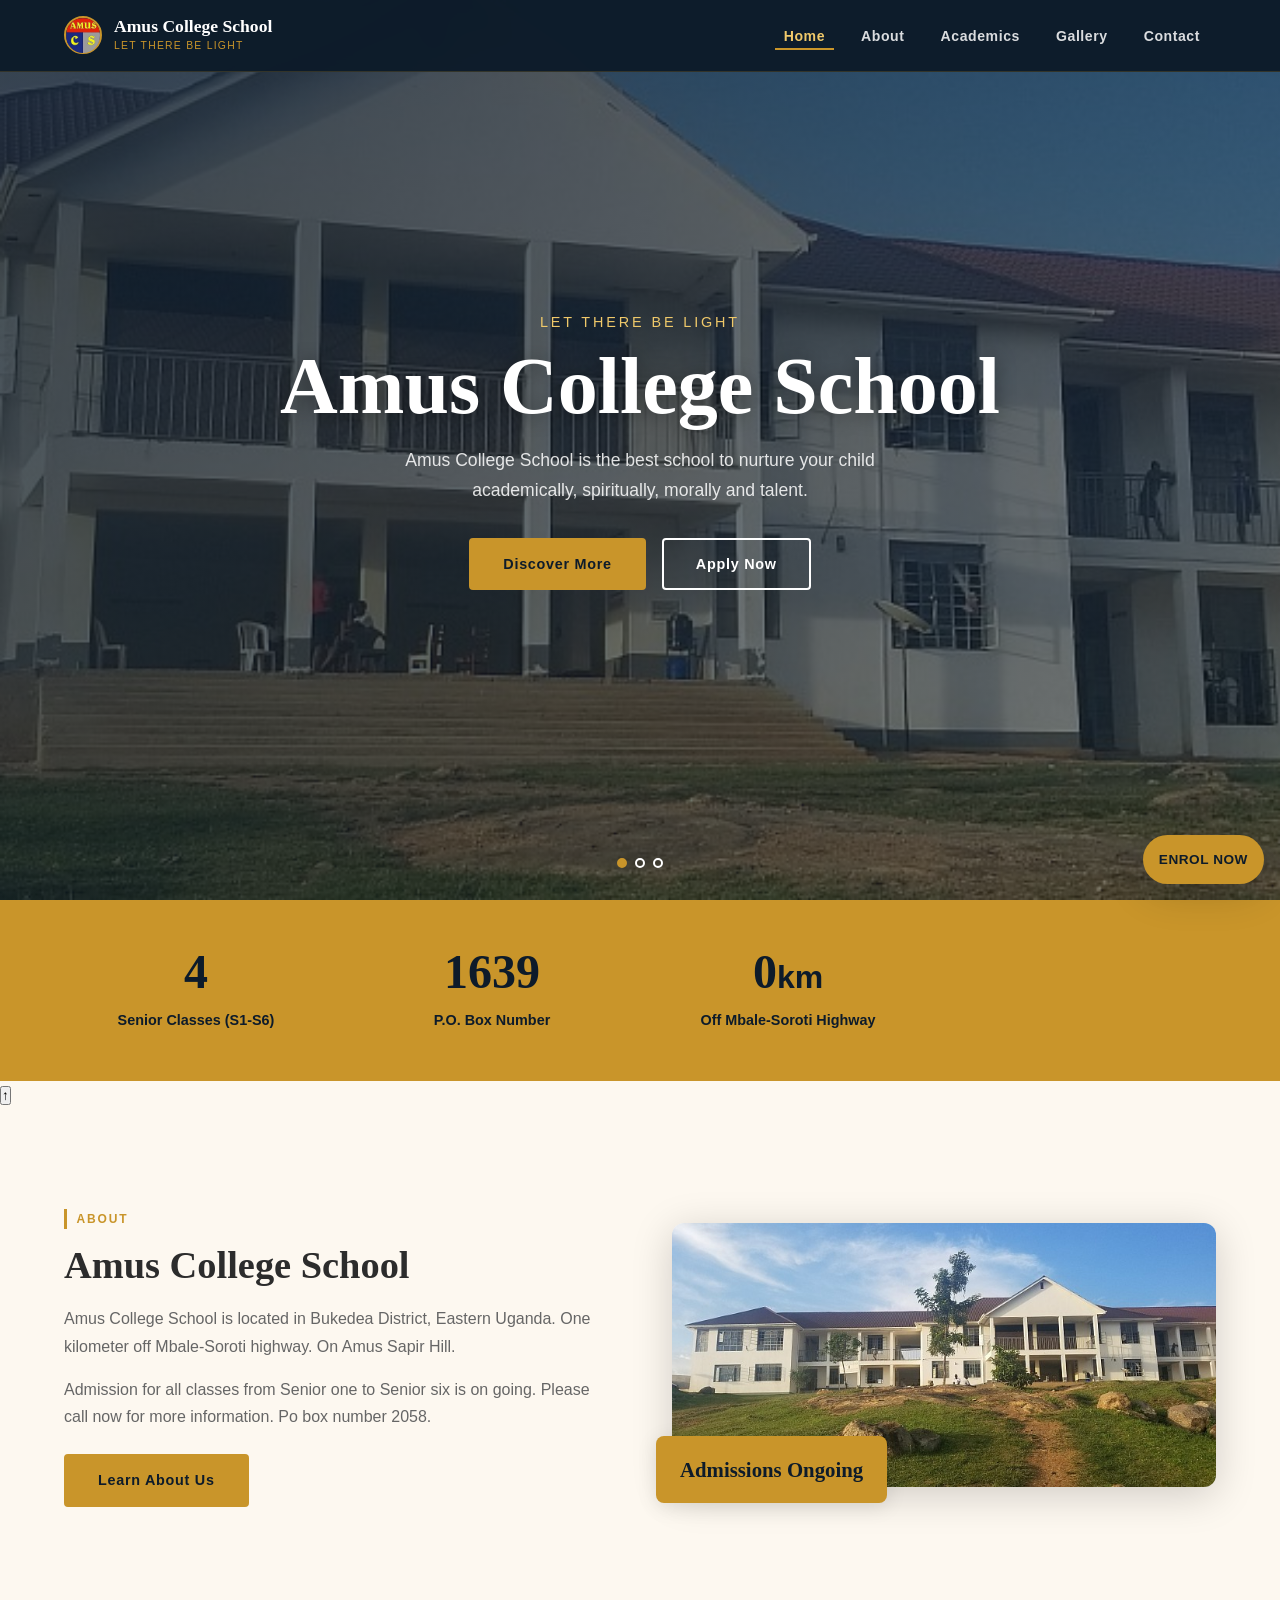
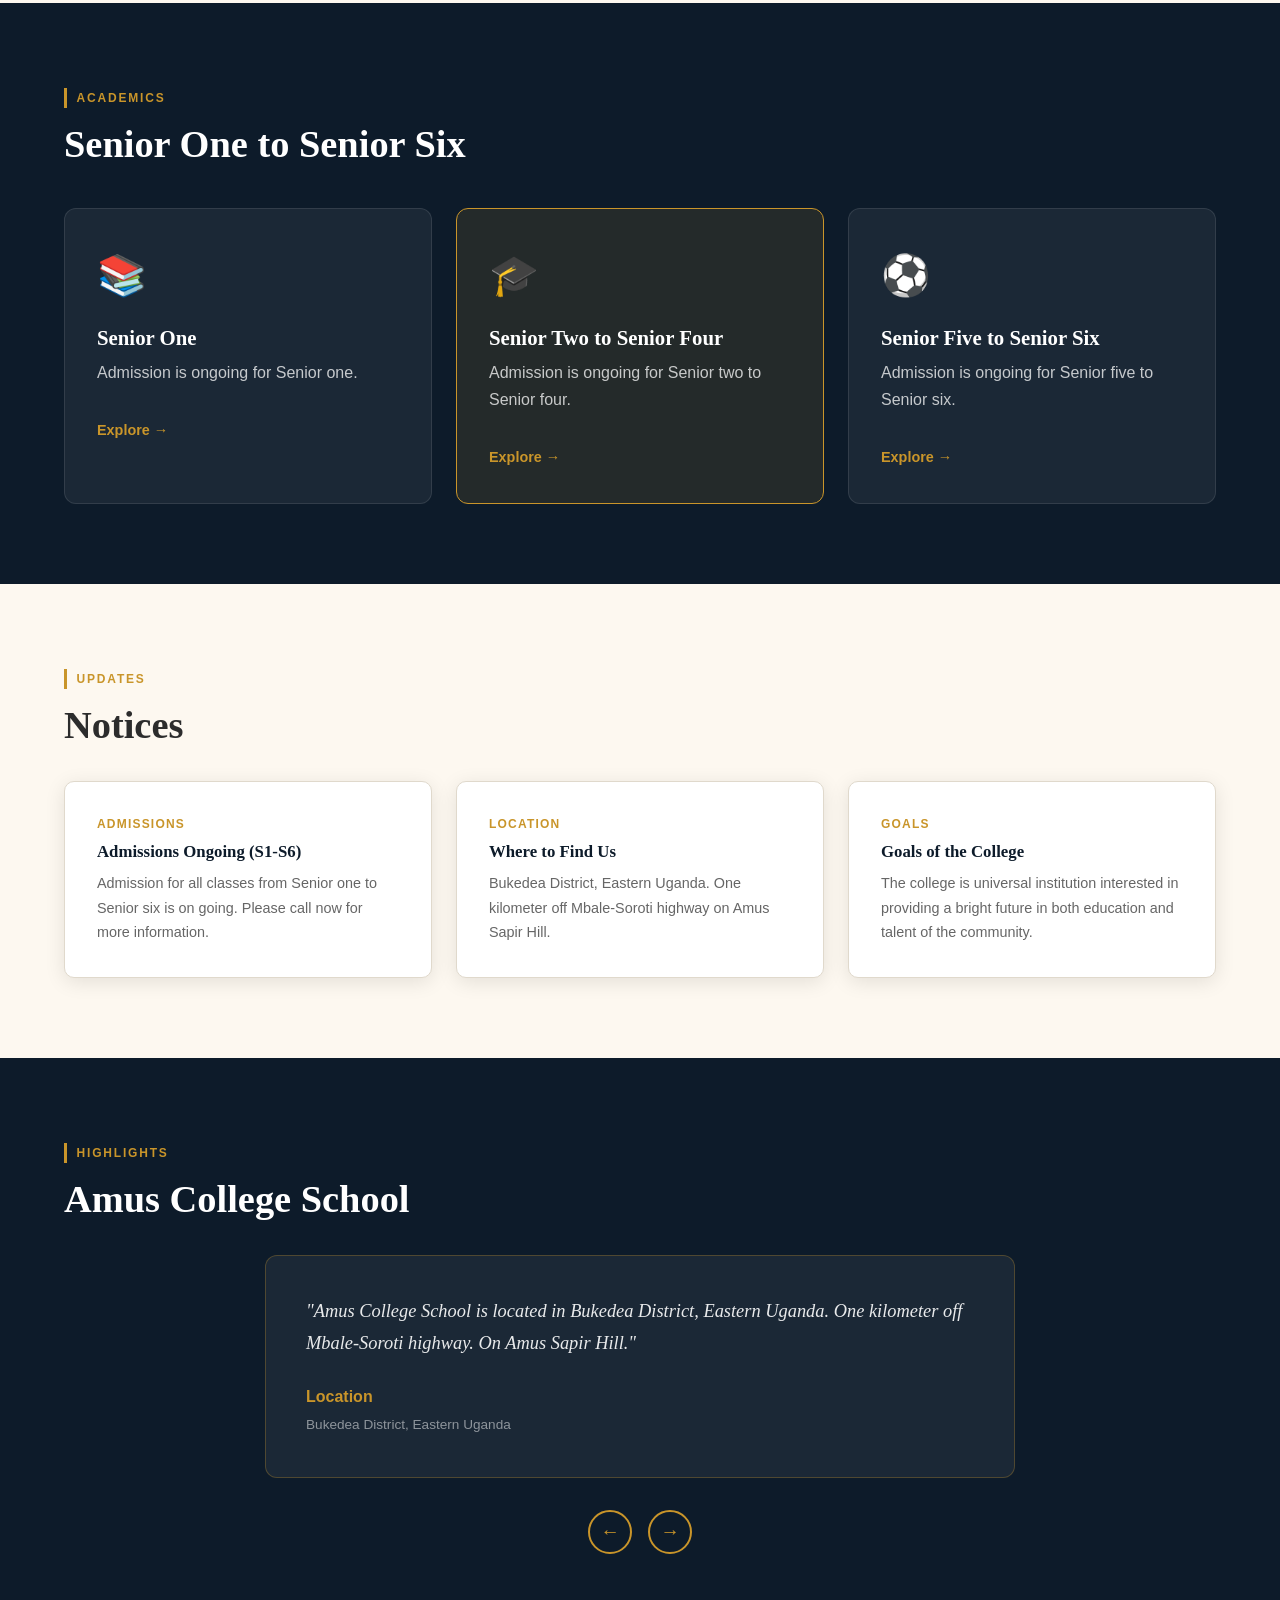
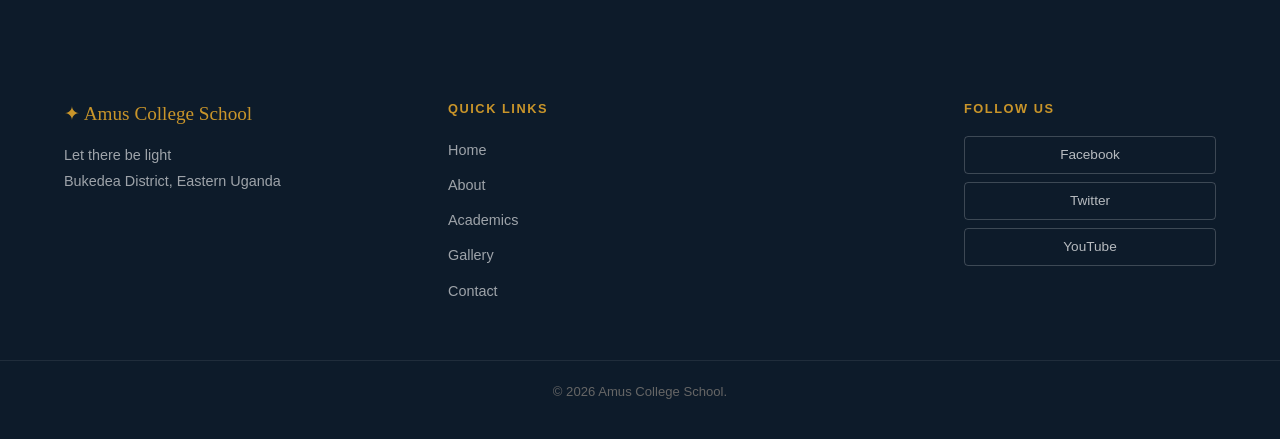
==== commit b8be7dfd: "Add files via upload" ====
--- a/index.html
+++ b/index.html
@@ -3,102 +3,10 @@
 <head>
   <meta charset="UTF-8" />
   <meta name="viewport" content="width=device-width, initial-scale=1.0" />
-  <title>Amus College School – Home</title>
-  <!-- Google Fonts (matching main site) -->
-  <link rel="preconnect" href="https://fonts.googleapis.com">
-  <link rel="preconnect" href="https://fonts.gstatic.com" crossorigin>
-  <link href="https://fonts.googleapis.com/css2?family=Playfair+Display:ital,wght@0,700;0,900;1,700&family=Lato:wght@400;600;700&display=swap" rel="stylesheet">
-  <!-- Font Awesome 6 (free icons) -->
-  <link rel="stylesheet" href="https://cdnjs.cloudflare.com/ajax/libs/font-awesome/6.0.0-beta3/css/all.min.css">
+  <!-- sch: changed site identity to primary school -->
+  <title>Amus College School</title>
   <link rel="stylesheet" href="style.css" />
-  <style>
-    /* Additional inline styles for consistency (no changes to hamburger code) */
-    .logo-block > div {
-      display: flex;
-      flex-direction: column;
-      align-items: flex-start;
-      line-height: 1.2;
-    }
-    .logo-name {
-      margin-bottom: 0.1rem;
-    }
-    .logo-tag {
-      font-size: 0.65rem;
-      color: var(--gold);
-      text-transform: uppercase;
-      opacity: 0.9;
-    }
-    .card-icon, .val-icon {
-      font-size: 2rem;
-      margin-bottom: 0.75rem;
-      color: var(--gold);
-    }
-    .card-icon i, .val-icon i {
-      color: var(--gold);
-    }
-    .stat-num {
-      font-family: 'Playfair Display', serif;
-      font-size: 2.5rem;
-      font-weight: 900;
-      color: var(--navy);
-    }
-    .stat-unit {
-      font-size: 1.2rem;
-      font-weight: 700;
-      color: var(--navy);
-    }
-    .hero-sub {
-      font-size: 0.85rem;
-      letter-spacing: 4px;
-      text-transform: uppercase;
-      color: var(--gold);
-      margin-bottom: 0.5rem;
-    }
-    .social-btn i {
-      margin-right: 0.4rem;
-    }
-    .testi-card {
-      background: var(--white);
-      border: 1px solid var(--border);
-      border-radius: 20px;
-      padding: 2rem;
-      margin: 0 auto;
-      text-align: center;
-      box-shadow: 0 4px 12px rgba(0,0,0,0.05);
-    }
-    .testi-quote {
-      font-family: 'Playfair Display', serif;
-      font-size: 1.1rem;
-      font-style: italic;
-      color: var(--text);
-      margin-bottom: 1.5rem;
-    }
-    .testi-author strong {
-      display: block;
-      color: var(--gold);
-      font-weight: 700;
-      margin-bottom: 0.25rem;
-    }
-    .testi-author span {
-      color: var(--text-light);
-      font-size: 0.85rem;
-    }
-    .testi-controls button {
-      width: 44px;
-      height: 44px;
-      border-radius: 50%;
-      border: 2px solid var(--gold);
-      background: transparent;
-      color: var(--gold);
-      font-size: 1.2rem;
-      cursor: pointer;
-      transition: all 0.2s;
-    }
-    .testi-controls button:hover {
-      background: var(--gold);
-      color: var(--navy);
-    }
-  </style>
+  <!-- sch: removed external Google Fonts link for local-only setup -->
 </head>
 <body data-page-title="Home">
 
@@ -108,103 +16,109 @@
       <div class="logo-block">
         <div class="logo-crest"><img src="images/sd_634c3c886d6c9.jpg" alt="Amus College School logo" /></div>
         <div>
+          <!-- sch: updated brand text for primary-school audience -->
           <span class="logo-name">Amus College School</span>
-          <span class="logo-tag">Let there be light</span>
-        </div>
-      </div>
-      <nav id="main-nav">
+          <span class="logo-tag"></span>
+        </div>
+      </div>
+      <nav id="main-nav"><!-- Main nav toggles open/close on mobile via JS -->
         <ul>
           <li><a href="index.html" class="nav-link active">Home</a></li>
           <li><a href="about.html" class="nav-link">About</a></li>
           <li><a href="academics.html" class="nav-link">Academics</a></li>
           <li><a href="gallery.html" class="nav-link">Gallery</a></li>
+          <!-- sch: use separate standard contact nav item -->
           <li><a href="contact.html" class="nav-link">Contact</a></li>
         </ul>
       </nav>
+      <button class="hamburger" id="hamburger" aria-label="Toggle menu"><!-- Mobile-only menu button -->
+        <span></span><span></span><span></span>
+      </button>
     </div>
   </header>
-  <div class="mobile-top-bar">
-    <div class="mobile-logo">
-      <img src="images/sd_634c3c886d6c9.jpg" alt="Amus College School" />
-      <span>Amus College School</span>
-    </div>
-    <button class="hamburger" id="hamburger" aria-label="Toggle menu">
-      <span></span><span></span><span></span>
-    </button>
-  </div>
-
-  <!-- HERO SLIDESHOW -->
+
+  <!-- HERO SLIDESHOW: background slides auto-rotate and can be changed via dots -->
   <section id="hero">
+    <!-- sch: switched hero slides to local images -->
     <div class="slide active" style="background-image: url('images/sd_63274e34be51c.jpg')"></div>
     <div class="slide" style="background-image: url('images/sd_6327511ab705b.jpg')"></div>
     <div class="slide" style="background-image: url('images/sd_63275063d49a7.jpg')"></div>
     <div class="hero-overlay"></div>
     <div class="hero-content">
+      <!-- sch: updated hero copy for primary school -->
       <p class="hero-sub">LET THERE BE LIGHT</p>
       <h1 class="hero-title">Amus College School</h1>
       <p class="hero-desc">Amus College School is the best school to nurture your child academically, spiritually, morally and talent.</p>
       <div class="hero-btns">
         <a href="about.html" class="btn btn-primary">Discover More</a>
+        <!-- sch: send users straight to form section -->
         <a href="contact.html#registration" class="btn btn-outline">Apply Now</a>
       </div>
     </div>
-    <div class="slide-dots" id="slide-dots"></div>
-  </section>
-
-  <!-- STATS STRIP -->
+    <div class="slide-dots" id="slide-dots"></div><!-- Dots are generated by JS based on slide count -->
+  </section>
+
+  <!-- STATS STRIP: numbers animate from 0 when section enters viewport -->
   <section id="stats-strip">
     <div class="stats-inner">
       <div class="stat-item">
+        <span class="stat-num" data-target="6">0</span><span class="stat-unit"></span>
+        <p>Senior Classes (S1-S6)</p>
+      </div>
+      <div class="stat-item">
+        <!-- sch: adjusted metric wording for primary context -->
         <span class="stat-num" data-target="2058">0</span><span class="stat-unit"></span>
         <p>P.O. Box Number</p>
       </div>
       <div class="stat-item">
-        <span class="stat-num" data-target="6">0</span><span class="stat-unit">Classes</span>
-        <p>Senior One to Senior Six</p>
-      </div>
-      <div class="stat-item">
+        <!-- sch: changed secondary outcome to primary completion -->
         <span class="stat-num" data-target="1">0</span><span class="stat-unit">km</span>
         <p>Off Mbale-Soroti Highway</p>
       </div>
     </div>
   </section>
-
-  <!-- WELCOME SECTION -->
+<button id="scroll-to-top">&#8593;</button>
+  <!-- WELCOME SECTION: quick school intro + CTA -->
   <section id="welcome">
     <div class="container two-col">
       <div class="welcome-text">
-        <span class="section-label">About</span>
-        <h2>Amus College School</h2>
-        <p>Amus College School is located in Bukedea District, Eastern Uganda. One kilometer off Mbale-Soroti highway. On Amus Sapir Hill.</p>
-        <p>Admission for all classes from Senior one to Senior six is on going. Please call now for more information. Po box number 2058.</p>
+      <!-- sch: replaced welcome section copy with primary-school messaging -->
+      <span class="section-label">About</span>
+      <h2>Amus College School</h2>
+      <p>Amus College School is located in Bukedea District, Eastern Uganda. One kilometer off Mbale-Soroti highway. On Amus Sapir Hill.</p>
+      <p>Admission for all classes from Senior one to Senior six is on going. Please call now for more information. Po box number 2058.</p>
         <a href="about.html" class="btn btn-primary">Learn About Us</a>
       </div>
       <div class="welcome-img-wrap">
+        <!-- sch: updated alt text -->
+        <!-- sch: switched welcome image to local asset -->
         <img src="images/sd_63274c30bddf9.jpg" alt="Main block" class="welcome-img" />
-      </div>
-    </div>
-  </section>
-
-  <!-- PROGRAMS HIGHLIGHT (emojis replaced with Font Awesome icons) -->
+        <div class="img-badge">Admissions Ongoing</div>
+      </div>
+    </div>
+  </section>
+
+  <!-- PROGRAMS HIGHLIGHT: preview cards that link to Academics page -->
   <section id="programs-highlight">
     <div class="container">
       <span class="section-label">Academics</span>
+      <!-- sch: changed programme framing to primary levels -->
       <h2>Senior One to Senior Six</h2>
       <div class="program-cards">
         <article class="program-card">
-          <div class="card-icon"><i class="fas fa-book"></i></div>
+          <div class="card-icon">📚</div>
           <h3>Senior One</h3>
           <p>Admission is ongoing for Senior one.</p>
           <a href="academics.html" class="card-link">Explore →</a>
         </article>
         <article class="program-card featured-card">
-          <div class="card-icon"><i class="fas fa-graduation-cap"></i></div>
+          <div class="card-icon">🎓</div>
           <h3>Senior Two to Senior Four</h3>
           <p>Admission is ongoing for Senior two to Senior four.</p>
           <a href="academics.html" class="card-link">Explore →</a>
         </article>
         <article class="program-card">
-          <div class="card-icon"><i class="fas fa-futbol"></i></div>
+          <div class="card-icon">⚽</div>
           <h3>Senior Five to Senior Six</h3>
           <p>Admission is ongoing for Senior five to Senior six.</p>
           <a href="academics.html" class="card-link">Explore →</a>
@@ -213,24 +127,25 @@
     </div>
   </section>
 
-  <!-- NEWS / ANNOUNCEMENTS -->
+  <!-- NEWS / ANNOUNCEMENTS: latest school updates -->
   <section id="news">
     <div class="container">
       <span class="section-label">Updates</span>
       <h2>Notices</h2>
       <div class="news-grid">
         <article class="news-card">
-          <div class="news-date"><i class="fas fa-calendar-alt"></i> Admissions</div>
+          <div class="news-date">Admissions</div>
           <h4>Admissions Ongoing (S1-S6)</h4>
           <p>Admission for all classes from Senior one to Senior six is on going. Please call now for more information.</p>
         </article>
         <article class="news-card">
-          <div class="news-date"><i class="fas fa-map-marker-alt"></i> Location</div>
+          <div class="news-date">Location</div>
+          <!-- sch: replaced secondary class reference -->
           <h4>Where to Find Us</h4>
           <p>Bukedea District, Eastern Uganda. One kilometer off Mbale-Soroti highway on Amus Sapir Hill.</p>
         </article>
         <article class="news-card">
-          <div class="news-date"><i class="fas fa-bullseye"></i> Goals</div>
+          <div class="news-date">Goals</div>
           <h4>Goals of the College</h4>
           <p>The college is universal institution interested in providing a bright future in both education and talent of the community.</p>
         </article>
@@ -238,7 +153,7 @@
     </div>
   </section>
 
-  <!-- TESTIMONIALS / HIGHLIGHTS SECTION -->
+  <!-- TESTIMONIALS: one card visible at a time (manual + auto slider) -->
   <section id="testimonials">
     <div class="container">
       <span class="section-label">Highlights</span>
@@ -267,18 +182,19 @@
         </div>
       </div>
       <div class="testi-controls">
-        <button id="testi-prev" aria-label="Previous"><i class="fas fa-chevron-left"></i></button>
-        <button id="testi-next" aria-label="Next"><i class="fas fa-chevron-right"></i></button>
-      </div>
-    </div>
-  </section>
-
-  <!-- FOOTER (balanced with Font Awesome icons) -->
+        <button id="testi-prev" aria-label="Previous">&#8592;</button>
+        <button id="testi-next" aria-label="Next">&#8594;</button>
+      </div>
+    </div>
+  </section>
+
+  <!-- FOOTER: shared site-wide links and contact details -->
   <footer id="main-footer">
     <div class="footer-inner">
       <div class="footer-col">
+        <!-- sch: footer branding updated -->
         <div class="footer-logo">✦ Amus College School</div>
-        <p>Let there be light<br />Bukedea District, Eastern Uganda</p>
+        <p><br /></p>
       </div>
       <div class="footer-col">
         <h5>Quick Links</h5>
@@ -291,30 +207,33 @@
         </ul>
       </div>
       <div class="footer-col">
-        <h5>Contact</h5>
+        <h5></h5>
         <address>
-          P.O. Box 2058<br />
-          <i class="fas fa-phone-alt"></i> +256 414 000 000<br />
-          <i class="fas fa-envelope"></i> info@amuscollegeschool.ac.ug
+          <br />
+          <br />
+          <!-- sch: contact email updated -->
+          
         </address>
       </div>
       <div class="footer-col">
         <h5>Follow Us</h5>
         <div class="social-links">
-          <a href="#" class="social-btn"><i class="fab fa-facebook-f"></i> Facebook</a>
-          <a href="#" class="social-btn"><i class="fab fa-twitter"></i> Twitter</a>
-          <a href="#" class="social-btn"><i class="fab fa-youtube"></i> YouTube</a>
+          <a href="#" class="social-btn">Facebook</a>
+          <a href="#" class="social-btn">Twitter</a>
+          <a href="#" class="social-btn">YouTube</a>
         </div>
       </div>
     </div>
     <div class="footer-bottom">
-      <p>&copy; 2026 Amus College School. All rights reserved.</p>
+      <!-- sch: copyright name updated -->
+      <p>&copy; 2026 Amus College School.</p>
     </div>
   </footer>
 
-  <!-- FLOATING CTA -->
+  <!-- sch: floating enrol CTA separate from navbar -->
   <a href="contact.html#registration" class="floating-enrol-btn">Enrol Now</a>
 
   <script src="main.js"></script>
 </body>
-</html>+</html>
+
--- a/style.css
+++ b/style.css
@@ -129,7 +129,6 @@
 }
 
 .logo-block { display: flex; align-items: center; gap: 0.75rem; }
-.logo-crest { font-size: 1.6rem; color: var(--gold); }
 .logo-crest {
   width: 38px;
   height: 38px;
@@ -348,20 +347,17 @@
   left: 2rem;
   width: 50px;
   height: 50px;
-  border-radius: 50%;
   cursor: pointer;
-  z-index: 1200;
   background: var(--gold);
   color: var(--navy);
   font-size: 1.2rem;
   opacity: 0;
   visibility: hidden;
-  transition: opacity 0.3s ease, visibility 0.3s ease;
   z-index: 1000;
   padding: 0.5rem 1rem;
   border-radius: 999px;
   box-shadow: var(--shadow-deep);
-  transition: transform var(--transition), background var(--transition);
+  transition: opacity 0.3s ease, visibility 0.3s ease, transform var(--transition), background var(--transition);
 }
 .scroll-to-top:hover {
   background: var(--gold-light);
@@ -1021,8 +1017,6 @@
   #main-nav ul { flex-direction: column; gap: 0; }
   .nav-link { display: block; padding: 0.75rem 1rem; font-size: 1rem; }
   .nav-link::after { display: none; }
-  .hamburger { display: flex; }
-
   .hero-btns { flex-direction: column; align-items: center; }
   .floating-enrol-btn { right: 0.75rem; bottom: 0.75rem; font-size: 0.8rem; padding: 0.7rem 0.9rem; }
 
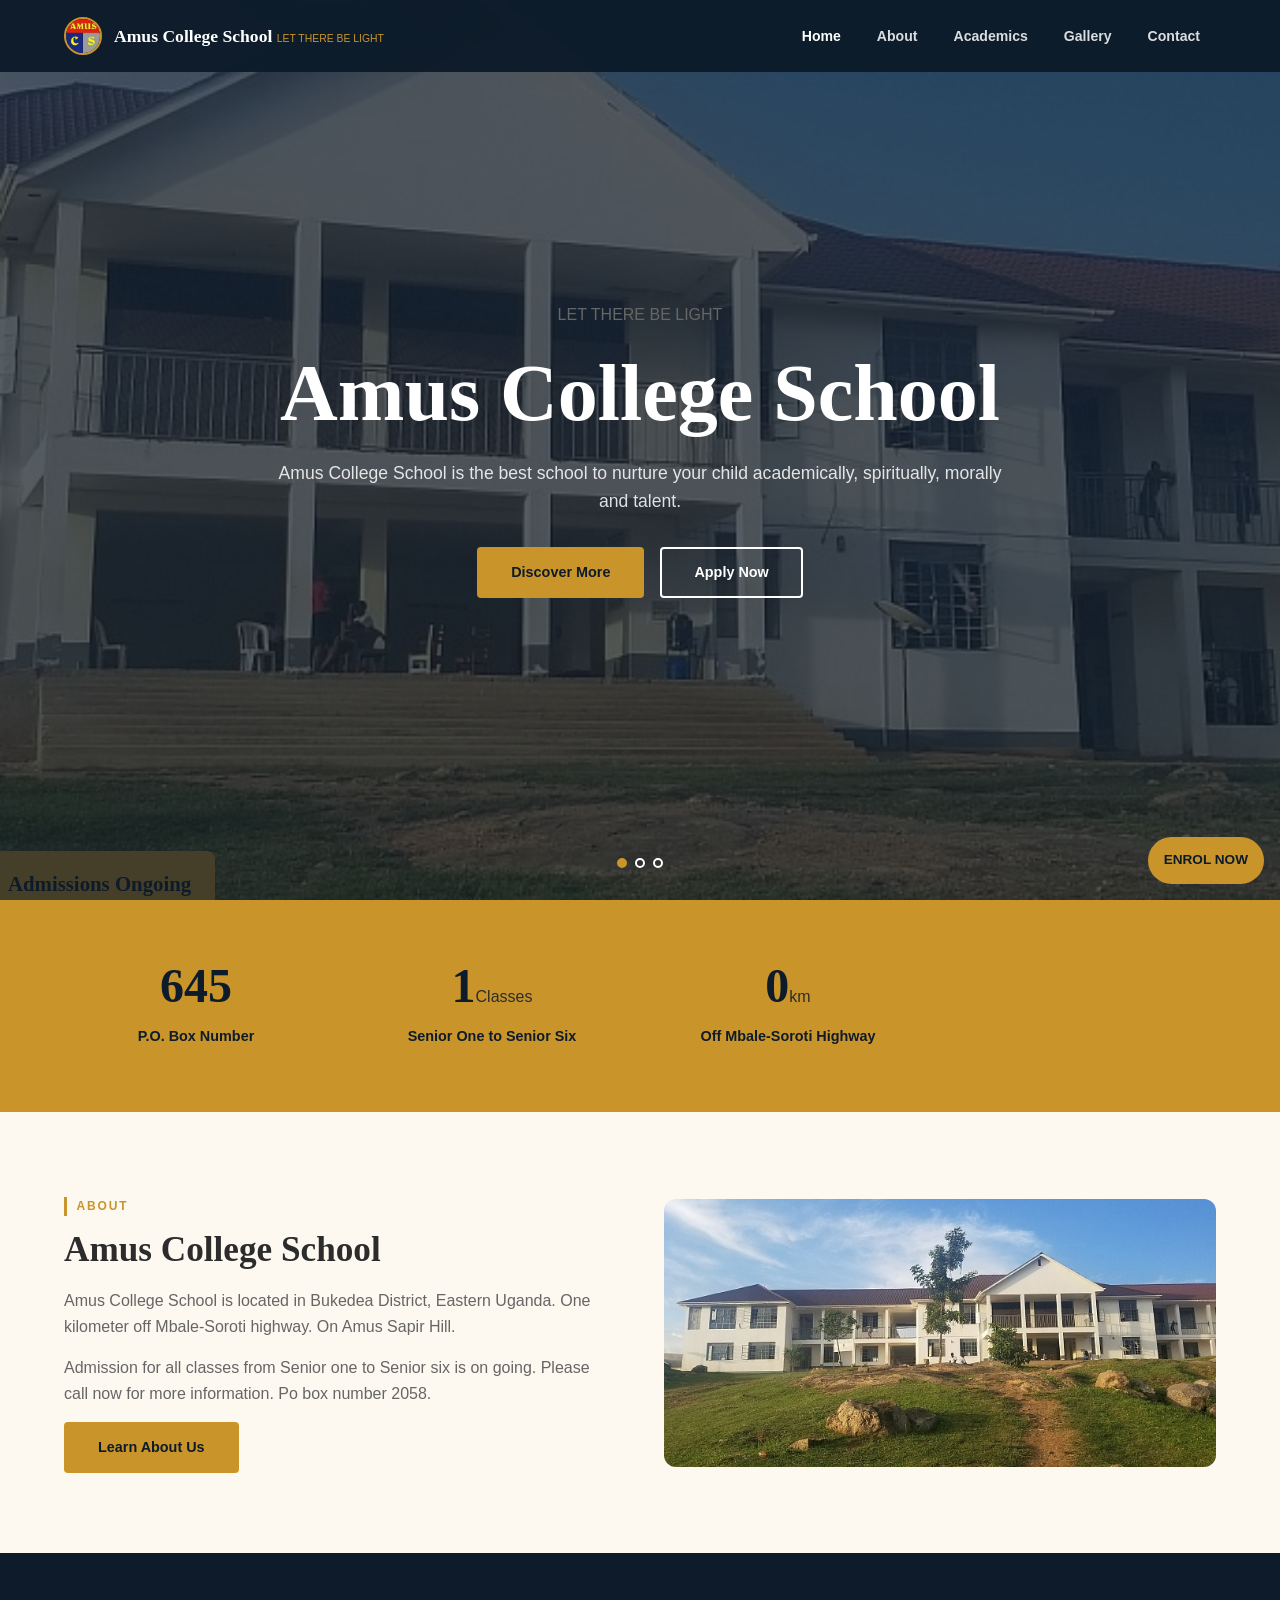
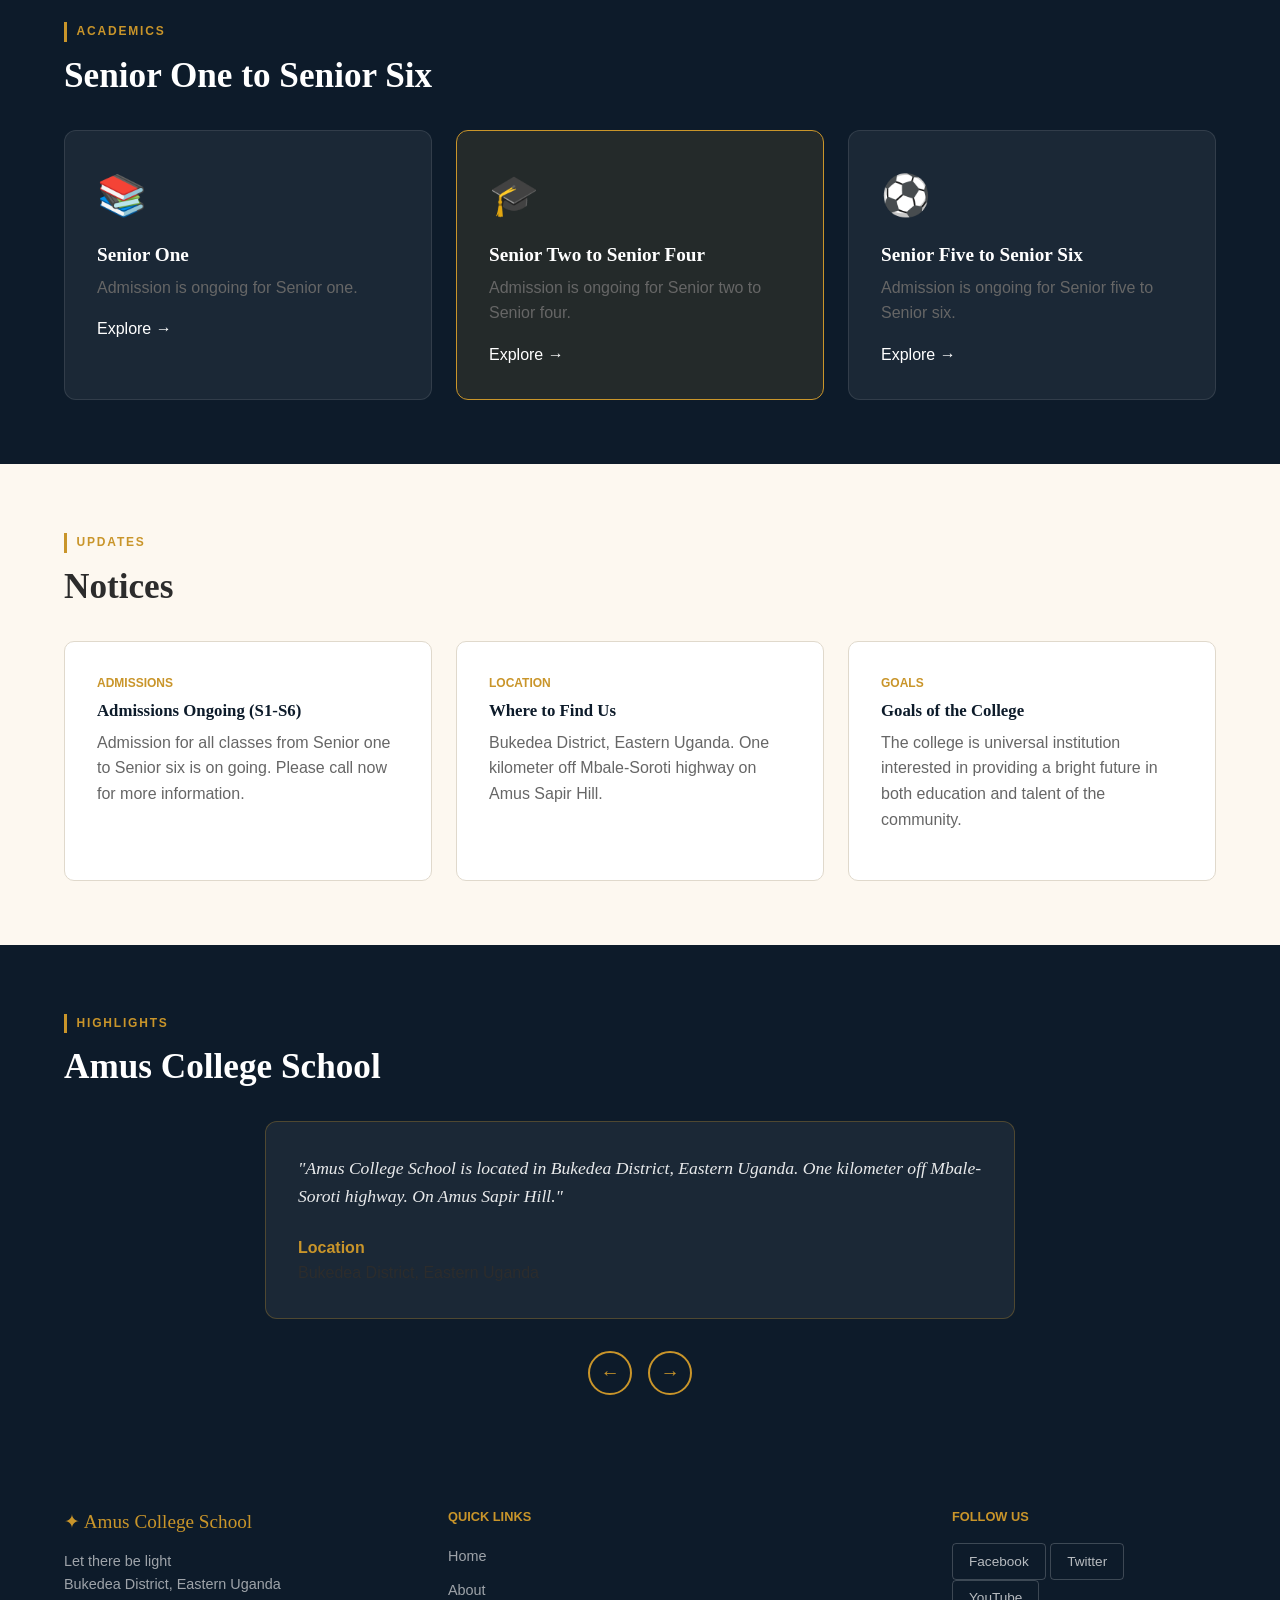
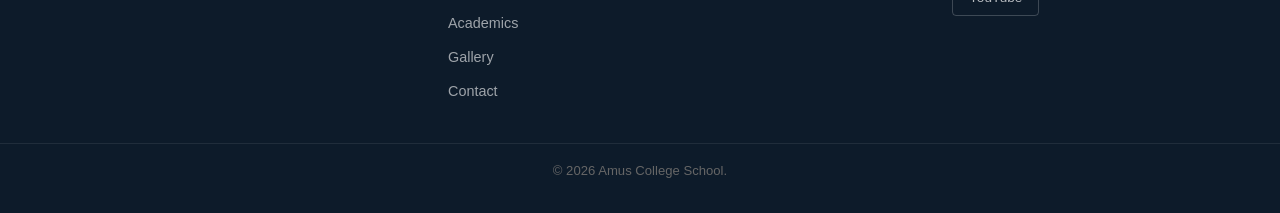
==== commit 2f241c9e: "newer" ====
--- a/index.html
+++ b/index.html
@@ -62,13 +62,12 @@
   <section id="stats-strip">
     <div class="stats-inner">
       <div class="stat-item">
-        <span class="stat-num" data-target="6">0</span><span class="stat-unit"></span>
-        <p>Senior Classes (S1-S6)</p>
-      </div>
-      <div class="stat-item">
-        <!-- sch: adjusted metric wording for primary context -->
         <span class="stat-num" data-target="2058">0</span><span class="stat-unit"></span>
         <p>P.O. Box Number</p>
+      </div>
+      <div class="stat-item">
+        <span class="stat-num" data-target="6">0</span><span class="stat-unit">Classes</span>
+        <p>Senior One to Senior Six</p>
       </div>
       <div class="stat-item">
         <!-- sch: changed secondary outcome to primary completion -->
@@ -77,7 +76,7 @@
       </div>
     </div>
   </section>
-<button id="scroll-to-top">&#8593;</button>
+
   <!-- WELCOME SECTION: quick school intro + CTA -->
   <section id="welcome">
     <div class="container two-col">
--- a/style.css
+++ b/style.css
@@ -1,9 +1,5 @@
-/* ===========================
-   CSS VARIABLES & RESET
-=========================== */
 :root {
   --navy: #0d1b2a;
-  --navy-mid: #1a2f45;
   --gold: #c9952a;
   --gold-light: #f0c96a;
   --cream: #fdf8f0;
@@ -11,49 +7,34 @@
   --text: #2c2c2c;
   --text-light: #666;
   --border: #e0d9cc;
-  --card-bg: #ffffff;
   --light-bg: #f5f0e8;
-  --radius: 8px;
-  --shadow: 0 4px 20px rgba(0,0,0,0.10);
-  --shadow-deep: 0 8px 40px rgba(0,0,0,0.18);
-  --font-head: 'Playfair Display', Georgia, serif;
-  --font-body: 'Lato', sans-serif;
-  --transition: 0.3s ease;
   --header-h: 72px;
 }
 
 *, *::before, *::after { box-sizing: border-box; margin: 0; padding: 0; }
-
 html { scroll-behavior: smooth; }
 
 body {
-  font-family: var(--font-body);
+  font-family: 'Lato', sans-serif;
   color: var(--text);
   background: var(--cream);
-  line-height: 1.7;
+  line-height: 1.6;
 }
 
 a { color: inherit; text-decoration: none; }
 img { max-width: 100%; display: block; }
-address { font-style: normal; }
-
-h1, h2, h3, h4 { font-family: var(--font-head); line-height: 1.25; }
+ul { list-style: none; }
+
+h1, h2, h3, h4 { font-family: 'Playfair Display', Georgia, serif; line-height: 1.25; }
 h1 { font-size: clamp(2rem, 5vw, 3.5rem); }
-h2 { font-size: clamp(1.6rem, 3vw, 2.4rem); margin-bottom: 1rem; }
-h3 { font-size: 1.3rem; margin-bottom: 0.5rem; }
-h4 { font-size: 1.1rem; margin-bottom: 0.4rem; }
+h2 { font-size: clamp(1.5rem, 3vw, 2.2rem); margin-bottom: 1rem; }
+h3 { font-size: 1.2rem; margin-bottom: 0.5rem; }
 
 p { margin-bottom: 1rem; color: var(--text-light); }
-ul { list-style: none; }
-
-/* ===========================
-   UTILITIES
-=========================== */
+
 .container { max-width: 1200px; margin: 0 auto; padding: 0 1.5rem; }
-.section-pad { padding: 5rem 0; }
-.bg-light { background: var(--light-bg); }
+.section-pad { padding: 4rem 0; }
 .bg-dark-alt { background: var(--navy); }
-.center-cell { text-align: center; font-weight: 600; color: var(--navy); background: #f0f4f8; }
 
 .section-label {
   display: inline-block;
@@ -67,45 +48,21 @@
   margin-bottom: 0.75rem;
 }
 
-.two-col {
-  display: grid;
-  grid-template-columns: 1fr 1fr;
-  gap: 4rem;
-  align-items: center;
-}
-
-/* ===========================
-   BUTTONS
-=========================== */
+.two-col { display: grid; grid-template-columns: 1fr 1fr; gap: 3rem; align-items: center; }
+
 .btn {
   display: inline-block;
   padding: 0.75rem 2rem;
   border-radius: 4px;
-  font-family: var(--font-body);
   font-weight: 700;
   font-size: 0.9rem;
-  letter-spacing: 0.05em;
   cursor: pointer;
-  transition: all var(--transition);
   border: 2px solid transparent;
 }
-.btn-primary {
-  background: var(--gold);
-  color: var(--navy);
-  border-color: var(--gold);
-}
-.btn-primary:hover { background: var(--gold-light); border-color: var(--gold-light); transform: translateY(-2px); box-shadow: var(--shadow); }
-.btn-outline {
-  background: transparent;
-  color: var(--white);
-  border-color: var(--white);
-}
-.btn-outline:hover { background: var(--white); color: var(--navy); transform: translateY(-2px); }
+.btn-primary { background: var(--gold); color: var(--navy); border-color: var(--gold); }
+.btn-outline { background: transparent; color: var(--white); border-color: var(--white); }
 .btn-large { padding: 1rem 2.5rem; font-size: 1rem; }
 
-/* ===========================
-   HEADER / NAV
-=========================== */
 #main-header {
   position: fixed;
   top: 0; left: 0; right: 0;
@@ -113,10 +70,7 @@
   height: var(--header-h);
   background: rgba(13, 27, 42, 0.97);
   backdrop-filter: blur(8px);
-  border-bottom: 1px solid rgba(201,149,42,0.2);
-  transition: box-shadow var(--transition);
-}
-#main-header.scrolled { box-shadow: 0 2px 24px rgba(0,0,0,0.35); padding: 0.5rem 1.5rem; transition: padding var(--transition); }
+}
 
 .header-inner {
   max-width: 1200px;
@@ -129,924 +83,194 @@
 }
 
 .logo-block { display: flex; align-items: center; gap: 0.75rem; }
-.logo-crest {
-  width: 38px;
-  height: 38px;
-  border-radius: 50%;
-  border: 2px solid var(--gold);
-  display: grid;
-  place-items: center;
-  font-size: 0.78rem;
-  font-weight: 800;
-  letter-spacing: 0.06em;
-  background: rgba(201,149,42,0.12);
-  color: var(--gold-light);
-}
-.logo-crest img {
-  width: 100%;
-  height: 100%;
-  object-fit: cover;
-  border-radius: 50%;
-}
-.logo-name {
-  display: block;
-  font-family: var(--font-head);
-  font-size: 1.1rem;
-  font-weight: 700;
-  color: var(--white);
-  line-height: 1.2;
-}
-.logo-tag {
-  display: block;
-  font-size: 0.65rem;
-  letter-spacing: 0.12em;
-  color: var(--gold);
-  text-transform: uppercase;
-}
+.logo-crest { width: 38px; height: 38px; border-radius: 50%; border: 2px solid var(--gold); display: grid; place-items: center; font-size: 0.78rem; font-weight: 800; color: var(--gold-light); }
+.logo-crest img { width: 100%; height: 100%; object-fit: cover; border-radius: 50%; }
+.logo-name { font-family: 'Playfair Display', serif; font-size: 1.1rem; font-weight: 700; color: var(--white); }
+.logo-tag { font-size: 0.65rem; color: var(--gold); text-transform: uppercase; }
 
 #main-nav ul { display: flex; align-items: center; gap: 0.25rem; }
-
-.nav-link {
-  padding: 0.5rem 1rem;
-  color: rgba(255,255,255,0.85);
-  font-size: 0.88rem;
-  font-weight: 600;
-  letter-spacing: 0.04em;
-  border-radius: 4px;
-  transition: all var(--transition);
-  position: relative;
-}
-.nav-link::after {
-  /* Animated underline starts collapsed from center. */
-  content: '';
-  position: absolute;
-  bottom: 2px; left: 50%; right: 50%;
-  height: 2px;
-  background: var(--gold);
-  transition: all var(--transition);
-}
-.nav-link:hover::after,
-.nav-link.active::after { left: 10%; right: 10%; }
-.nav-link:hover,
-.nav-link.active { color: var(--white); }
-.nav-link.active { color: var(--gold-light); }
-
-.cta-nav {
-  background: var(--gold) !important;
-  color: var(--navy) !important;
-  padding: 0.5rem 1.2rem;
-  border-radius: 4px;
-}
-.cta-nav::after { display: none; }
-.cta-nav:hover { background: var(--gold-light) !important; transform: translateY(-1px); }
-
-/* sch: floating enrol button shown across pages */
+.nav-link { padding: 0.5rem 1rem; color: rgba(255,255,255,0.85); font-size: 0.88rem; font-weight: 600; }
+.nav-link:hover, .nav-link.active { color: var(--white); }
+
+.cta-nav { background: var(--gold) !important; color: var(--navy) !important; padding: 0.5rem 1.2rem; border-radius: 4px; }
+
 .floating-enrol-btn {
   position: fixed;
-  right: 1rem;
-  bottom: 1rem;
+  right: 1rem; bottom: 1rem;
   z-index: 1200;
   background: var(--gold);
   color: var(--navy);
   font-weight: 800;
   font-size: 0.85rem;
-  letter-spacing: 0.04em;
   text-transform: uppercase;
   padding: 0.8rem 1rem;
   border-radius: 999px;
-  box-shadow: var(--shadow-deep);
-  transition: transform var(--transition), background var(--transition);
-}
-.floating-enrol-btn:hover {
-  background: var(--gold-light);
-  transform: translateY(-2px);
-}
-
-.hamburger {
-  display: none;
-  flex-direction: column;
-  gap: 5px;
-  background: none;
-  border: none;
-  cursor: pointer;
-  padding: 4px;
-  -webkit-tap-highlight-color: transparent;
-  appearance: none;
-}
-.hamburger:focus,
-.hamburger:focus-visible,
-.hamburger:active {
-  outline: none;
-  box-shadow: none;
-  background: transparent;
-}
-.hamburger span {
-  display: block;
-  width: 24px; height: 2px;
-  background: var(--white);
-  transition: all var(--transition);
-  position: relative;
-  z-index: 2;
-}
-
-/* ===========================
-   HERO SLIDESHOW
-=========================== */
-#hero {
-  /* Full viewport hero so first impression fills the screen. */
-  position: relative;
-  height: 100vh;
-  min-height: 600px;
-  overflow: hidden;
-  display: flex;
-  align-items: center;
-  justify-content: center;
-}
-
-.slide {
-  /* Slides stack on top of each other; opacity decides visible slide. */
-  position: absolute;
-  inset: 0;
-  background-size: cover;
-  background-position: center;
-  opacity: 0;
-  transition: opacity 1s ease;
-}
+}
+
+.hamburger { display: none; flex-direction: column; gap: 5px; background: none; border: none; cursor: pointer; }
+.hamburger span { display: block; width: 24px; height: 2px; background: var(--white); }
+
+#hero { position: relative; height: 100vh; min-height: 600px; display: flex; align-items: center; justify-content: center; }
+.slide { position: absolute; inset: 0; background-size: cover; background-position: center; opacity: 0; transition: opacity 1s ease; }
 .slide.active { opacity: 1; }
-
-.hero-overlay {
-  /* Dark gradient improves text contrast over bright background photos. */
-  position: absolute;
-  inset: 0;
-  background: linear-gradient(135deg, rgba(13,27,42,0.8) 0%, rgba(13,27,42,0.5) 100%);
-  z-index: 1;
-}
-
-.hero-content {
-  position: relative;
-  z-index: 2;
-  text-align: center;
-  color: var(--white);
-  padding: 2rem;
-  max-width: 800px;
-  animation: heroFadeUp 1.2s ease forwards;
-}
-
-@keyframes heroFadeUp {
-  from { opacity: 0; transform: translateY(30px); }
-  to   { opacity: 1; transform: translateY(0); }
-}
-
-.hero-sub {
-  font-size: 0.9rem;
-  letter-spacing: 0.2em;
-  text-transform: uppercase;
-  color: var(--gold-light);
-  margin-bottom: 0.5rem;
-}
-.hero-title {
-  font-family: var(--font-head);
-  font-size: clamp(2.5rem, 7vw, 5rem);
-  font-weight: 900;
-  line-height: 1.1;
-  margin-bottom: 1rem;
-  text-shadow: 0 2px 20px rgba(0,0,0,0.4);
-}
-.hero-desc {
-  font-size: 1.1rem;
-  color: rgba(255,255,255,0.85);
-  margin-bottom: 2rem;
-  max-width: 550px;
-  margin-left: auto;
-  margin-right: auto;
-}
+.hero-overlay { position: absolute; inset: 0; background: rgba(13,27,42,0.7); z-index: 1; }
+.hero-content { position: relative; z-index: 2; text-align: center; color: var(--white); padding: 2rem; max-width: 800px; }
+.hero-title { font-family: 'Playfair Display', serif; font-size: clamp(2.5rem, 7vw, 5rem); font-weight: 900; margin-bottom: 1rem; }
+.hero-desc { font-size: 1.1rem; color: rgba(255,255,255,0.85); margin-bottom: 2rem; }
 .hero-btns { display: flex; gap: 1rem; justify-content: center; flex-wrap: wrap; }
 
-.slide-dots {
-  position: absolute;
-  bottom: 2rem;
-  left: 50%;
-  transform: translateX(-50%);
-  z-index: 3;
-  display: flex;
-  gap: 0.5rem;
-}
-.slide-dot {
-  /* Small manual controls for choosing hero slides. */
-  width: 10px; height: 10px;
-  border-radius: 50%;
-  border: 2px solid var(--white);
-  background: transparent;
-  cursor: pointer;
-  transition: background var(--transition);
-}
+.slide-dots { position: absolute; bottom: 2rem; left: 50%; transform: translateX(-50%); z-index: 3; display: flex; gap: 0.5rem; }
+.slide-dot { width: 10px; height: 10px; border-radius: 50%; border: 2px solid var(--white); background: transparent; cursor: pointer; }
 .slide-dot.active { background: var(--gold); border-color: var(--gold); }
-.scroll-to-top {
-  position: fixed;
-  bottom: 2rem;
-  left: 2rem;
-  width: 50px;
-  height: 50px;
-  cursor: pointer;
-  background: var(--gold);
-  color: var(--navy);
-  font-size: 1.2rem;
-  opacity: 0;
-  visibility: hidden;
-  z-index: 1000;
-  padding: 0.5rem 1rem;
-  border-radius: 999px;
-  box-shadow: var(--shadow-deep);
-  transition: opacity 0.3s ease, visibility 0.3s ease, transform var(--transition), background var(--transition);
-}
-.scroll-to-top:hover {
-  background: var(--gold-light);
-  transform: translateY(-2px);
-}
-.scroll-to-top:active {
-  background: var(--gold-dark);
-  transform: translateY(0);
-}
-.scroll-to-top:focus {
-  outline: none;
-}
-.scroll-to-top:show{
-  opacity: 1;
-  visibility: visible;
-}
-.scroll-to-top:hide{
-  opacity: 0;
-  visibility: hidden;
-}
-
-/* ===========================
-   STATS STRIP
-=========================== */
+
+
 #stats-strip { background: var(--gold); padding: 3rem 0; }
-
-.stats-inner {
-  max-width: 1200px;
-  margin: 0 auto;
-  padding: 0 1.5rem;
-  display: grid;
-  grid-template-columns: repeat(4, 1fr);
-  gap: 2rem;
-  text-align: center;
-}
-
-.stat-item { color: var(--navy); }
-.stat-num {
-  font-family: var(--font-head);
-  font-size: 3rem;
-  font-weight: 900;
-  line-height: 1;
-}
-.stat-unit { font-size: 2rem; font-weight: 700; }
-.stat-item p { color: var(--navy); font-weight: 600; margin: 0.25rem 0 0; font-size: 0.9rem; }
-
-/* ===========================
-   WELCOME SECTION
-=========================== */
-#welcome { padding: 6rem 0; }
-
-.welcome-img-wrap { position: relative; }
-.welcome-img {
-  border-radius: 12px;
-  width: 100%;
-  object-fit: cover;
-  box-shadow: var(--shadow-deep);
-}
-.img-badge {
-  position: absolute;
-  bottom: -1rem;
-  left: -1rem;
-  background: var(--gold);
-  color: var(--navy);
-  font-family: var(--font-head);
-  font-weight: 900;
-  font-size: 1.3rem;
-  padding: 1rem 1.5rem;
-  border-radius: var(--radius);
-  box-shadow: var(--shadow);
-}
-.welcome-text h2 { margin-bottom: 1rem; }
-.welcome-text p { margin-bottom: 1rem; }
-.welcome-text .btn { margin-top: 0.5rem; }
-
-/* ===========================
-   PROGRAM CARDS
-=========================== */
-#programs-highlight { padding: 5rem 0; background: var(--navy); }
-#programs-highlight .section-label { color: var(--gold); }
+.stats-inner { max-width: 1200px; margin: 0 auto; padding: 0 1.5rem; display: grid; grid-template-columns: repeat(4, 1fr); gap: 2rem; text-align: center; }
+.stat-num { font-family: 'Playfair Display', serif; font-size: 3rem; font-weight: 900; color: var(--navy); }
+.stat-item p { color: var(--navy); font-weight: 600; font-size: 0.9rem; }
+
+#welcome { padding: 5rem 0; }
+.welcome-img { border-radius: 12px; width: 100%; object-fit: cover; }
+.img-badge { position: absolute; bottom: -1rem; left: -1rem; background: var(--gold); color: var(--navy); font-family: 'Playfair Display', serif; font-weight: 900; font-size: 1.3rem; padding: 1rem 1.5rem; border-radius: 8px; }
+
+#programs-highlight { padding: 4rem 0; background: var(--navy); }
 #programs-highlight h2 { color: var(--white); }
-
-.program-cards {
-  display: grid;
-  grid-template-columns: repeat(3, 1fr);
-  gap: 1.5rem;
-  margin-top: 2.5rem;
-}
-.program-card {
-  background: rgba(255,255,255,0.06);
-  border: 1px solid rgba(255,255,255,0.1);
-  border-radius: 12px;
-  padding: 2rem;
-  transition: all var(--transition);
-  color: var(--white);
-}
-.program-card:hover { transform: translateY(-6px); background: rgba(255,255,255,0.1); border-color: var(--gold); }
+.program-cards { display: grid; grid-template-columns: repeat(3, 1fr); gap: 1.5rem; margin-top: 2rem; }
+.program-card { background: rgba(255,255,255,0.06); border: 1px solid rgba(255,255,255,0.1); border-radius: 12px; padding: 2rem; color: var(--white); }
 .featured-card { border-color: var(--gold); background: rgba(201,149,42,0.12); }
 .card-icon { font-size: 2.5rem; margin-bottom: 1rem; }
-.program-card p { color: rgba(255,255,255,0.75); }
-.card-link { color: var(--gold); font-weight: 700; font-size: 0.9rem; margin-top: 1rem; display: inline-block; transition: var(--transition); }
-.card-link:hover { color: var(--gold-light); letter-spacing: 0.05em; }
-
-/* ===========================
-   NEWS
-=========================== */
-#news { padding: 5rem 0; }
-.news-grid {
-  display: grid;
-  grid-template-columns: repeat(3, 1fr);
-  gap: 1.5rem;
-  margin-top: 2rem;
-}
-.news-card {
-  background: var(--white);
-  border-radius: 10px;
-  padding: 2rem;
-  border: 1px solid var(--border);
-  box-shadow: var(--shadow);
-  transition: var(--transition);
-}
-.news-card:hover { transform: translateY(-4px); box-shadow: var(--shadow-deep); border-color: var(--gold); }
-.news-date {
-  font-size: 0.75rem;
-  text-transform: uppercase;
-  letter-spacing: 0.1em;
-  color: var(--gold);
-  font-weight: 700;
-  margin-bottom: 0.5rem;
-}
+
+#news { padding: 4rem 0; }
+.news-grid { display: grid; grid-template-columns: repeat(3, 1fr); gap: 1.5rem; margin-top: 2rem; }
+.news-card { background: var(--white); border-radius: 10px; padding: 2rem; border: 1px solid var(--border); }
+.news-date { font-size: 0.75rem; text-transform: uppercase; color: var(--gold); font-weight: 700; margin-bottom: 0.5rem; }
 .news-card h4 { font-size: 1.05rem; margin-bottom: 0.5rem; color: var(--navy); }
-.news-card p { font-size: 0.9rem; margin: 0; }
-
-/* ===========================
-   TESTIMONIALS
-=========================== */
-#testimonials { padding: 5rem 0; background: var(--navy); }
-#testimonials .section-label { color: var(--gold); }
+
+#testimonials { padding: 4rem 0; background: var(--navy); }
 #testimonials h2 { color: var(--white); margin-bottom: 2rem; }
-
-.testi-slider { position: relative; min-height: 160px; }
-.testi-card {
-  display: none;
-  background: rgba(255,255,255,0.06);
-  border: 1px solid rgba(201,149,42,0.3);
-  border-radius: 12px;
-  padding: 2.5rem;
-  max-width: 750px;
-  margin: 0 auto;
-  animation: fadeIn 0.5s ease;
-}
+.testi-card { display: none; background: rgba(255,255,255,0.06); border: 1px solid rgba(201,149,42,0.3); border-radius: 12px; padding: 2rem; max-width: 750px; margin: 0 auto; }
 .testi-card.active-testi { display: block; }
-@keyframes fadeIn { from { opacity: 0; transform: translateY(10px); } to { opacity: 1; transform: translateY(0); } }
-
-.testi-quote {
-  font-family: var(--font-head);
-  font-size: 1.15rem;
-  font-style: italic;
-  color: rgba(255,255,255,0.9);
-  margin-bottom: 1.5rem;
-  line-height: 1.7;
-}
+.testi-quote { font-family: 'Playfair Display', serif; font-size: 1.1rem; font-style: italic; color: rgba(255,255,255,0.9); margin-bottom: 1.5rem; }
 .testi-author strong { display: block; color: var(--gold); font-weight: 700; }
-.testi-author span { color: rgba(255,255,255,0.5); font-size: 0.85rem; }
-
 .testi-controls { display: flex; justify-content: center; gap: 1rem; margin-top: 2rem; }
-.testi-controls button {
-  width: 44px; height: 44px;
-  border-radius: 50%;
-  border: 2px solid var(--gold);
-  background: transparent;
-  color: var(--gold);
-  font-size: 1.2rem;
-  cursor: pointer;
-  transition: all var(--transition);
-}
-.testi-controls button:hover { background: var(--gold); color: var(--navy); }
-
-/* ===========================
-   PAGE BANNER
-=========================== */
-.page-banner {
-  position: relative;
-  height: 380px;
-  display: flex;
-  align-items: flex-end;
-  padding-bottom: 3rem;
-  background-size: cover;
-  background-position: center;
-  margin-top: var(--header-h);
-}
-.banner-overlay {
-  position: absolute;
-  inset: 0;
-  background: linear-gradient(to top, rgba(13,27,42,0.9) 0%, rgba(13,27,42,0.4) 100%);
-}
+.testi-controls button { width: 44px; height: 44px; border-radius: 50%; border: 2px solid var(--gold); background: transparent; color: var(--gold); font-size: 1.2rem; cursor: pointer; }
+
+.page-banner { position: relative; height: 350px; display: flex; align-items: flex-end; padding-bottom: 3rem; background-size: cover; background-position: center; margin-top: var(--header-h); }
+.banner-overlay { position: absolute; inset: 0; background: rgba(13,27,42,0.8); }
 .banner-content { position: relative; z-index: 1; padding: 0 1.5rem; max-width: 1200px; margin: 0 auto; width: 100%; }
 .banner-content h1 { color: var(--white); font-size: clamp(2rem, 5vw, 3rem); }
-.banner-content p { color: rgba(255,255,255,0.8); margin: 0; }
-
-/* ===========================
-   STYLED LIST
-=========================== */
+
 .styled-list { list-style: none; margin: 1rem 0; }
-.styled-list li {
-  padding: 0.4rem 0 0.4rem 1.5rem;
-  position: relative;
-  color: var(--text-light);
-  font-size: 0.95rem;
-}
-.styled-list li::before {
-  content: '✦';
-  position: absolute;
-  left: 0;
-  color: var(--gold);
-  font-size: 0.6rem;
-  top: 0.7rem;
-}
-
-/* ===========================
-   TIMELINE
-=========================== */
+.styled-list li { padding: 0.4rem 0 0.4rem 1.5rem; position: relative; color: var(--text-light); }
+.styled-list li::before { content: '✦'; position: absolute; left: 0; color: var(--gold); font-size: 0.6rem; top: 0.7rem; }
+
 .timeline { position: relative; margin-top: 2rem; padding-left: 2.5rem; }
-.timeline::before {
-  /* Vertical connector line for timeline events. */
-  content: '';
-  position: absolute;
-  left: 0.5rem;
-  top: 0; bottom: 0;
-  width: 2px;
-  background: linear-gradient(to bottom, var(--gold), transparent);
-}
-.timeline-item { position: relative; margin-bottom: 2.5rem; }
-.timeline-item::before {
-  /* Dot marker for each timeline item. */
-  content: '';
-  position: absolute;
-  left: -2.1rem;
-  top: 0.3rem;
-  width: 12px; height: 12px;
-  border-radius: 50%;
-  background: var(--gold);
-  border: 3px solid var(--cream);
-  box-shadow: 0 0 0 2px var(--gold);
-}
-.tl-year {
-  font-family: var(--font-head);
-  font-size: 1.4rem;
-  font-weight: 900;
-  color: var(--gold);
-  margin-bottom: 0.25rem;
-}
-.tl-content h4 { color: var(--navy); margin-bottom: 0.25rem; }
-
-/* ===========================
-   STAFF TABLE
-=========================== */
-.table-wrap { overflow-x: auto; border-radius: var(--radius); box-shadow: var(--shadow); margin-top: 1.5rem; }
+.timeline::before { content: ''; position: absolute; left: 0.5rem; top: 0; bottom: 0; width: 2px; background: var(--gold); }
+.timeline-item { position: relative; margin-bottom: 2rem; }
+.timeline-item::before { content: ''; position: absolute; left: -2.1rem; top: 0.3rem; width: 12px; height: 12px; border-radius: 50%; background: var(--gold); border: 3px solid var(--cream); }
+.tl-year { font-family: 'Playfair Display', serif; font-size: 1.3rem; font-weight: 900; color: var(--gold); }
+
+.table-wrap { overflow-x: auto; border-radius: 8px; margin-top: 1.5rem; }
 .staff-table { width: 100%; border-collapse: collapse; font-size: 0.9rem; }
 .staff-table thead tr { background: var(--navy); color: var(--white); }
-.staff-table th { padding: 1rem 1.25rem; text-align: left; font-weight: 700; font-size: 0.85rem; letter-spacing: 0.05em; }
-.staff-table td { padding: 0.9rem 1.25rem; border-bottom: 1px solid var(--border); color: var(--text); }
-.staff-table tbody tr:hover { background: var(--light-bg); }
-.staff-table tbody tr:last-child td { border-bottom: none; }
-
-/* ===========================
-   VALUES GRID
-=========================== */
-.values-grid {
-  display: grid;
-  grid-template-columns: repeat(3, 1fr);
-  gap: 1.5rem;
-  margin-top: 2.5rem;
-}
-.value-card {
-  background: rgba(255,255,255,0.06);
-  border: 1px solid rgba(255,255,255,0.1);
-  border-radius: 10px;
-  padding: 1.75rem;
-  text-align: center;
-  transition: all var(--transition);
-}
-.value-card:hover { transform: translateY(-4px); border-color: var(--gold); }
-.val-icon { font-size: 2rem; margin-bottom: 0.75rem; }
+.staff-table th, .staff-table td { padding: 0.9rem 1.25rem; text-align: left; border-bottom: 1px solid var(--border); }
+.staff-table th { font-weight: 700; }
+
+.values-grid { display: grid; grid-template-columns: repeat(3, 1fr); gap: 1.5rem; margin-top: 2rem; }
+.value-card { background: rgba(255,255,255,0.06); border: 1px solid rgba(255,255,255,0.1); border-radius: 10px; padding: 1.75rem; text-align: center; color: var(--white); }
 .value-card h4 { color: var(--gold-light); margin-bottom: 0.5rem; }
-.value-card p { color: rgba(255,255,255,0.65); font-size: 0.9rem; margin: 0; }
-
-/* ===========================
-   SECTION TABS (Academics)
-=========================== */
-.tab-bar {
-  display: flex;
-  gap: 0.5rem;
-  margin: 2rem 0;
-  flex-wrap: wrap;
-}
-.tab-btn {
-  padding: 0.6rem 1.5rem;
-  border: 2px solid var(--border);
-  background: transparent;
-  border-radius: 30px;
-  font-family: var(--font-body);
-  font-weight: 700;
-  font-size: 0.88rem;
-  cursor: pointer;
-  color: var(--text);
-  transition: all var(--transition);
-}
-.tab-btn:hover { border-color: var(--gold); color: var(--gold); }
+
+.tab-bar { display: flex; gap: 0.5rem; margin: 2rem 0; flex-wrap: wrap; }
+.tab-btn { padding: 0.6rem 1.5rem; border: 2px solid var(--border); background: transparent; border-radius: 30px; font-weight: 700; font-size: 0.88rem; cursor: pointer; }
 .tab-btn.active-tab { background: var(--navy); color: var(--gold); border-color: var(--navy); }
-
-.tab-content { display: none; animation: fadeIn 0.4s ease; }
+.tab-content { display: none; }
 .tab-content.active-content { display: block; }
 
-/* ===========================
-   GALLERY
-=========================== */
 .filter-bar { display: flex; gap: 0.5rem; margin: 2rem 0; flex-wrap: wrap; }
-.filter-btn {
-  padding: 0.5rem 1.25rem;
-  border: 2px solid var(--border);
-  background: transparent;
-  border-radius: 30px;
-  font-size: 0.85rem;
-  font-weight: 600;
-  cursor: pointer;
-  color: var(--text);
-  transition: all var(--transition);
-}
-.filter-btn:hover { border-color: var(--gold); color: var(--gold); }
+.filter-btn { padding: 0.5rem 1.25rem; border: 2px solid var(--border); background: transparent; border-radius: 30px; font-size: 0.85rem; cursor: pointer; }
 .filter-btn.active-filter { background: var(--navy); color: var(--gold); border-color: var(--navy); }
 
-.gallery-grid {
-  display: grid;
-  grid-template-columns: repeat(4, 1fr);
-  gap: 1rem;
-  margin-top: 1rem;
-}
-.gallery-item {
-  /* Fixed square cards keep gallery layout neat regardless of image size. */
-  position: relative;
-  overflow: hidden;
-  border-radius: 8px;
-  aspect-ratio: 1 / 1;
-  cursor: pointer;
-}
-.gallery-item img {
-  width: 100%;
-  height: 100%;
-  object-fit: cover;
-  transition: transform 0.4s ease;
-}
-.gallery-item:hover img { transform: scale(1.08); }
-.gallery-overlay {
-  /* Hidden until hover to avoid covering image details by default. */
-  position: absolute;
-  inset: 0;
-  background: linear-gradient(to top, rgba(13,27,42,0.85) 0%, transparent 60%);
-  opacity: 0;
-  transition: opacity var(--transition);
-  display: flex;
-  align-items: flex-end;
-  padding: 1rem;
-}
+.gallery-grid { display: grid; grid-template-columns: repeat(4, 1fr); gap: 1rem; margin-top: 1rem; }
+.gallery-item { position: relative; overflow: hidden; border-radius: 8px; aspect-ratio: 1 / 1; cursor: pointer; }
+.gallery-item img { width: 100%; height: 100%; object-fit: cover; }
+.gallery-overlay { position: absolute; inset: 0; background: linear-gradient(to top, rgba(13,27,42,0.85) 0%, transparent 60%); opacity: 0; display: flex; align-items: flex-end; padding: 1rem; }
 .gallery-item:hover .gallery-overlay { opacity: 1; }
 .gallery-overlay span { color: var(--white); font-size: 0.85rem; font-weight: 600; }
 .gallery-item.hidden { display: none; }
 
-/* LIGHTBOX */
-.lightbox {
-  /* Full-screen modal layer for gallery image previews. */
-  position: fixed;
-  inset: 0;
-  z-index: 9000;
-  display: flex;
-  align-items: center;
-  justify-content: center;
-  gap: 1rem;
-  padding: 1rem;
-}
+.lightbox { position: fixed; inset: 0; z-index: 9000; display: flex; align-items: center; justify-content: center; gap: 1rem; padding: 1rem; background: rgba(0,0,0,0.9); }
 .lightbox.hidden { display: none; }
-.lightbox-backdrop {
-  /* Separate dark backdrop for outside-click close behavior. */
-  position: fixed;
-  inset: 0;
-  background: rgba(0,0,0,0.9);
-  z-index: 8999;
-}
-.lightbox-backdrop.hidden { display: none; }
-.lightbox-img-wrap { z-index: 9001; text-align: center; max-width: 80vw; }
-.lightbox-img-wrap img { max-height: 80vh; border-radius: 8px; object-fit: contain; }
+.lightbox-img-wrap { text-align: center; max-width: 80vw; }
+.lightbox-img-wrap img { max-height: 80vh; border-radius: 8px; }
 #lightbox-caption { color: rgba(255,255,255,0.7); font-size: 0.9rem; margin-top: 0.75rem; }
-.lightbox-close, .lightbox-prev, .lightbox-next {
-  background: none;
-  border: 2px solid rgba(255,255,255,0.5);
-  color: var(--white);
-  cursor: pointer;
-  border-radius: 50%;
-  width: 44px; height: 44px;
-  font-size: 1.2rem;
-  z-index: 9001;
-  transition: all var(--transition);
-}
+.lightbox-close, .lightbox-prev, .lightbox-next { background: none; border: 2px solid rgba(255,255,255,0.5); color: var(--white); cursor: pointer; border-radius: 50%; width: 44px; height: 44px; font-size: 1.2rem; }
 .lightbox-close { position: fixed; top: 1rem; right: 1rem; font-size: 1.5rem; }
 .lightbox-close:hover, .lightbox-prev:hover, .lightbox-next:hover { background: var(--gold); border-color: var(--gold); color: var(--navy); }
 
-/* ===========================
-   CONTACT PAGE
-=========================== */
 .contact-info-list { list-style: none; margin-top: 1.5rem; }
-.contact-info-list li {
-  display: flex;
-  gap: 1rem;
-  align-items: flex-start;
-  margin-bottom: 1.5rem;
-}
-.ci-icon { font-size: 1.4rem; margin-top: 0.1rem; flex-shrink: 0; }
+.contact-info-list li { display: flex; gap: 1rem; align-items: flex-start; margin-bottom: 1.5rem; }
+.ci-icon { font-size: 1.4rem; }
 .contact-info-list strong { display: block; color: var(--navy); font-weight: 700; margin-bottom: 0.2rem; }
-.contact-info-list p { margin: 0; color: var(--text-light); font-size: 0.9rem; }
-
-.map-placeholder {
-  background: var(--white);
-  border: 1px solid var(--border);
-  border-radius: 12px;
-  overflow: hidden;
-  box-shadow: var(--shadow);
-}
+
+.map-placeholder { background: var(--white); border: 1px solid var(--border); border-radius: 12px; overflow: hidden; }
 .map-inner { padding: 2rem; text-align: center; color: var(--text-light); }
 
-/* ===========================
-   FORMS
-=========================== */
-.form-intro { color: var(--text-light); margin-bottom: 2.5rem; max-width: 600px; }
+.form-intro { color: var(--text-light); margin-bottom: 2rem; max-width: 600px; }
 .reg-form { max-width: 900px; }
-
-fieldset {
-  border: 1px solid var(--border);
-  border-radius: 10px;
-  padding: 2rem;
-  margin-bottom: 2rem;
-}
-legend {
-  font-family: var(--font-head);
-  font-size: 1.15rem;
-  font-weight: 700;
-  color: var(--navy);
-  padding: 0 0.75rem;
-}
-
+fieldset { border: 1px solid var(--border); border-radius: 10px; padding: 2rem; margin-bottom: 2rem; }
+legend { font-family: 'Playfair Display', serif; font-size: 1.15rem; font-weight: 700; color: var(--navy); padding: 0 0.75rem; }
 .form-row { display: grid; grid-template-columns: 1fr 1fr; gap: 1.5rem; }
 .phone-split { display: grid; grid-template-columns: 120px 1fr; gap: 0.75rem; }
-
 .form-group { display: flex; flex-direction: column; margin-bottom: 1.25rem; }
-.form-group label {
-  font-size: 0.85rem;
-  font-weight: 700;
-  color: var(--navy);
-  margin-bottom: 0.4rem;
-  letter-spacing: 0.03em;
-}
-.required { color: #c0392b; }
-
-.form-group input,
-.form-group select,
-.form-group textarea {
-  padding: 0.75rem 1rem;
-  border: 2px solid var(--border);
-  border-radius: 6px;
-  font-family: var(--font-body);
-  font-size: 0.95rem;
-  color: var(--text);
-  background: var(--white);
-  transition: border-color var(--transition), box-shadow var(--transition);
-  outline: none;
-}
-.form-group input:focus,
-.form-group select:focus,
-.form-group textarea:focus {
-  border-color: var(--gold);
-  box-shadow: 0 0 0 3px rgba(201,149,42,0.15);
-}
-.form-group input.error,
-.form-group select.error,
-.form-group textarea.error { border-color: #c0392b; }
-
-.error-msg { color: #c0392b; font-size: 0.8rem; margin-top: 0.3rem; min-height: 1rem; }
-
-.checkbox-group {
-  display: grid;
-  grid-template-columns: repeat(3, 1fr);
-  gap: 0.5rem;
-  margin-top: 0.25rem;
-}
-.checkbox-group label,
-.checkbox-single {
-  display: flex;
-  align-items: center;
-  gap: 0.5rem;
-  font-size: 0.9rem;
-  color: var(--text);
-  cursor: pointer;
-}
-.checkbox-group input[type="checkbox"],
-.checkbox-single input[type="checkbox"] {
-  width: 18px; height: 18px;
-  border: 2px solid var(--border);
-  border-radius: 3px;
-  accent-color: var(--gold);
-  cursor: pointer;
-  padding: 0;
-  flex-shrink: 0;
-}
-.checkbox-single a { color: var(--gold); text-decoration: underline; }
-
+.form-group label { font-size: 0.85rem; font-weight: 700; color: var(--navy); margin-bottom: 0.4rem; }
+.form-group input, .form-group select, .form-group textarea { padding: 0.75rem 1rem; border: 2px solid var(--border); border-radius: 6px; font-size: 0.95rem; color: var(--text); background: var(--white); outline: none; }
+.form-group input:focus, .form-group select:focus, .form-group textarea:focus { border-color: var(--gold); }
+.form-group input.error { border-color: #c0392b; }
+.error-msg { color: #c0392b; font-size: 0.8rem; margin-top: 0.3rem; }
+.checkbox-group { display: grid; grid-template-columns: repeat(3, 1fr); gap: 0.5rem; }
+.checkbox-group label { display: flex; align-items: center; gap: 0.5rem; font-size: 0.9rem; cursor: pointer; }
 .form-submit-row { display: flex; gap: 1rem; flex-wrap: wrap; margin-top: 1rem; }
-
-.form-success {
-  background: #d4edda;
-  border: 1px solid #c3e6cb;
-  border-radius: 10px;
-  padding: 2.5rem;
-  text-align: center;
-  color: #155724;
-}
+.form-success { background: #d4edda; border: 1px solid #c3e6cb; border-radius: 10px; padding: 2rem; text-align: center; color: #155724; }
 .form-success.hidden { display: none; }
-.success-icon { font-size: 3rem; margin-bottom: 1rem; }
-.form-success h3 { color: #155724; font-size: 1.5rem; margin-bottom: 0.5rem; }
-.form-success p { color: #155724; }
-
-/* ===========================
-   FOOTER
-=========================== */
-#main-footer { background: var(--navy); color: rgba(255,255,255,0.8); padding: 4rem 0 0; }
-
-.footer-inner {
-  max-width: 1200px;
-  margin: 0 auto;
-  padding: 0 1.5rem 3rem;
-  display: grid;
-  grid-template-columns: 2fr 1fr 1.5fr 1.5fr;
-  gap: 3rem;
-}
-.footer-logo {
-  font-family: var(--font-head);
-  font-size: 1.2rem;
-  color: var(--gold);
-  margin-bottom: 0.75rem;
-}
-.footer-col p, .footer-col address { font-size: 0.9rem; color: rgba(255,255,255,0.6); line-height: 1.8; }
-.footer-col h5 {
-  font-family: var(--font-body);
-  font-size: 0.8rem;
-  font-weight: 700;
-  text-transform: uppercase;
-  letter-spacing: 0.12em;
-  color: var(--gold);
-  margin-bottom: 1rem;
-}
+
+#main-footer { background: var(--navy); color: rgba(255,255,255,0.8); padding: 3rem 0 0; }
+.footer-inner { max-width: 1200px; margin: 0 auto; padding: 0 1.5rem 2rem; display: grid; grid-template-columns: 2fr 1fr 1.5fr 1.5fr; gap: 2rem; }
+.footer-logo { font-family: 'Playfair Display', serif; font-size: 1.2rem; color: var(--gold); margin-bottom: 0.75rem; }
+.footer-col p { font-size: 0.9rem; color: rgba(255,255,255,0.6); }
+.footer-col h5 { font-size: 0.8rem; font-weight: 700; text-transform: uppercase; color: var(--gold); margin-bottom: 1rem; }
 .footer-col ul li { margin-bottom: 0.5rem; }
-.footer-col ul a {
-  color: rgba(255,255,255,0.6);
-  font-size: 0.9rem;
-  transition: color var(--transition);
-}
-.footer-col ul a:hover { color: var(--gold); }
-
-.social-links { display: flex; flex-direction: column; gap: 0.5rem; }
-.social-btn {
-  display: inline-block;
-  padding: 0.4rem 1rem;
-  border: 1px solid rgba(255,255,255,0.2);
-  border-radius: 4px;
-  color: rgba(255,255,255,0.7);
-  font-size: 0.85rem;
-  text-align: center;
-  transition: all var(--transition);
-}
-.social-btn:hover { border-color: var(--gold); color: var(--gold); }
-
-.footer-bottom {
-  border-top: 1px solid rgba(255,255,255,0.08);
-  padding: 1.25rem 1.5rem;
-  text-align: center;
-  font-size: 0.82rem;
-  color: rgba(255,255,255,0.4);
-}
-
-/* ===========================
-   BODY TOP PADDING (non-hero pages)
-=========================== */
-body > section:first-of-type:not(#hero),
-.page-banner { margin-top: var(--header-h); }
-
-/* ===========================
-   RESPONSIVE
-=========================== */
+.footer-col ul a { color: rgba(255,255,255,0.6); font-size: 0.9rem; }
+.social-btn { display: inline-block; padding: 0.4rem 1rem; border: 1px solid rgba(255,255,255,0.2); border-radius: 4px; color: rgba(255,255,255,0.7); font-size: 0.85rem; }
+.footer-bottom { border-top: 1px solid rgba(255,255,255,0.08); padding: 1rem 1.5rem; text-align: center; font-size: 0.82rem; color: rgba(255,255,255,0.4); }
+
+body > section:first-of-type:not(#hero), .page-banner { margin-top: var(--header-h); }
+
 @media (max-width: 1024px) {
   .stats-inner { grid-template-columns: repeat(2, 1fr); }
   .program-cards { grid-template-columns: 1fr; }
   .gallery-grid { grid-template-columns: repeat(3, 1fr); }
-  .footer-inner { grid-template-columns: 1fr 1fr; gap: 2rem; }
+  .footer-inner { grid-template-columns: 1fr 1fr; }
   .values-grid { grid-template-columns: repeat(2, 1fr); }
 }
 
 @media (max-width: 768px) {
-  .header-inner { padding: 0 0.85rem; gap: 0.75rem; }
-  .logo-block { min-width: 0; flex: 1; }
-  .logo-name {
-    font-size: 0.9rem;
-    white-space: nowrap;
-    overflow: hidden;
-    text-overflow: ellipsis;
-    max-width: 200px;
-  }
+  .hamburger { display: flex; }
   .logo-tag { display: none; }
-  .hamburger {
-    display: flex;
-    position: relative;
-    z-index: 1301;
-    flex-shrink: 0;
-    margin-left: auto;
-    background: transparent !important;
-    border: 0 !important;
-  }
-
   .two-col { grid-template-columns: 1fr; gap: 2rem; }
   .news-grid { grid-template-columns: 1fr; }
   .gallery-grid { grid-template-columns: repeat(2, 1fr); }
-  .footer-inner { grid-template-columns: 1fr; gap: 1.5rem; }
-  .stats-inner { grid-template-columns: repeat(2, 1fr); }
-  .form-row { grid-template-columns: 1fr; }
-  .phone-split { grid-template-columns: 1fr; }
+  .footer-inner { grid-template-columns: 1fr; }
+  .form-row, .phone-split { grid-template-columns: 1fr; }
   .checkbox-group { grid-template-columns: repeat(2, 1fr); }
-  .values-grid { grid-template-columns: 1fr; }
-
-  /* Mobile nav: convert horizontal menu into a slide-down panel. */
-  #main-nav {
-    position: fixed;
-    top: var(--header-h);
-    left: 0; right: 0;
-    background: var(--navy);
-    padding: 1.5rem;
-    transform: translateY(-110%);
-    transition: transform var(--transition);
-    border-bottom: 2px solid var(--gold);
-    z-index: 1200;
-    opacity: 0;
-    visibility: hidden;
-    pointer-events: none;
-  }
-  #main-nav.open {
-    transform: translateY(0);
-    opacity: 1;
-    visibility: visible;
-    pointer-events: auto;
-  }
-  #main-nav ul { flex-direction: column; gap: 0; }
-  .nav-link { display: block; padding: 0.75rem 1rem; font-size: 1rem; }
-  .nav-link::after { display: none; }
-  .hero-btns { flex-direction: column; align-items: center; }
-  .floating-enrol-btn { right: 0.75rem; bottom: 0.75rem; font-size: 0.8rem; padding: 0.7rem 0.9rem; }
-
-  /* Fit large background images on small displays. */
-  #hero {
-    height: 72vh;
-    min-height: 420px;
-    max-height: 560px;
-  }
-  .slide {
-    background-size: contain;
-    background-repeat: no-repeat;
-    background-position: center;
-    background-color: var(--navy);
-  }
-  .page-banner {
-    height: 220px;
-    background-size: contain;
-    background-repeat: no-repeat;
-    background-position: center;
-    background-color: var(--navy);
-  }
+  #main-nav { position: fixed; top: var(--header-h); left: 0; right: 0; background: var(--navy); padding: 1.5rem; transform: translateY(-110%); transition: transform 0.2s; }
+  #main-nav.open { transform: translateY(0); }
+  #main-nav ul { flex-direction: column; }
+  .nav-link { display: block; padding: 0.75rem 0; }
+  #hero { height: 70vh; min-height: 400px; }
+  .page-banner { height: 220px; }
 }
 
 @media (max-width: 480px) {
-  .gallery-grid { grid-template-columns: 1fr 1fr; }
-  .stats-inner { grid-template-columns: 1fr 1fr; }
-  .form-submit-row { flex-direction: column; }
-  .header-inner { padding: 0 0.7rem; }
-  .logo-name { max-width: 165px; font-size: 0.82rem; }
-  #hero { height: 64vh; min-height: 360px; }
-  .page-banner { height: 190px; }
-}
+  .gallery-grid { grid-template-columns: 1fr; }
+  #hero { height: 60vh; min-height: 350px; }
+}
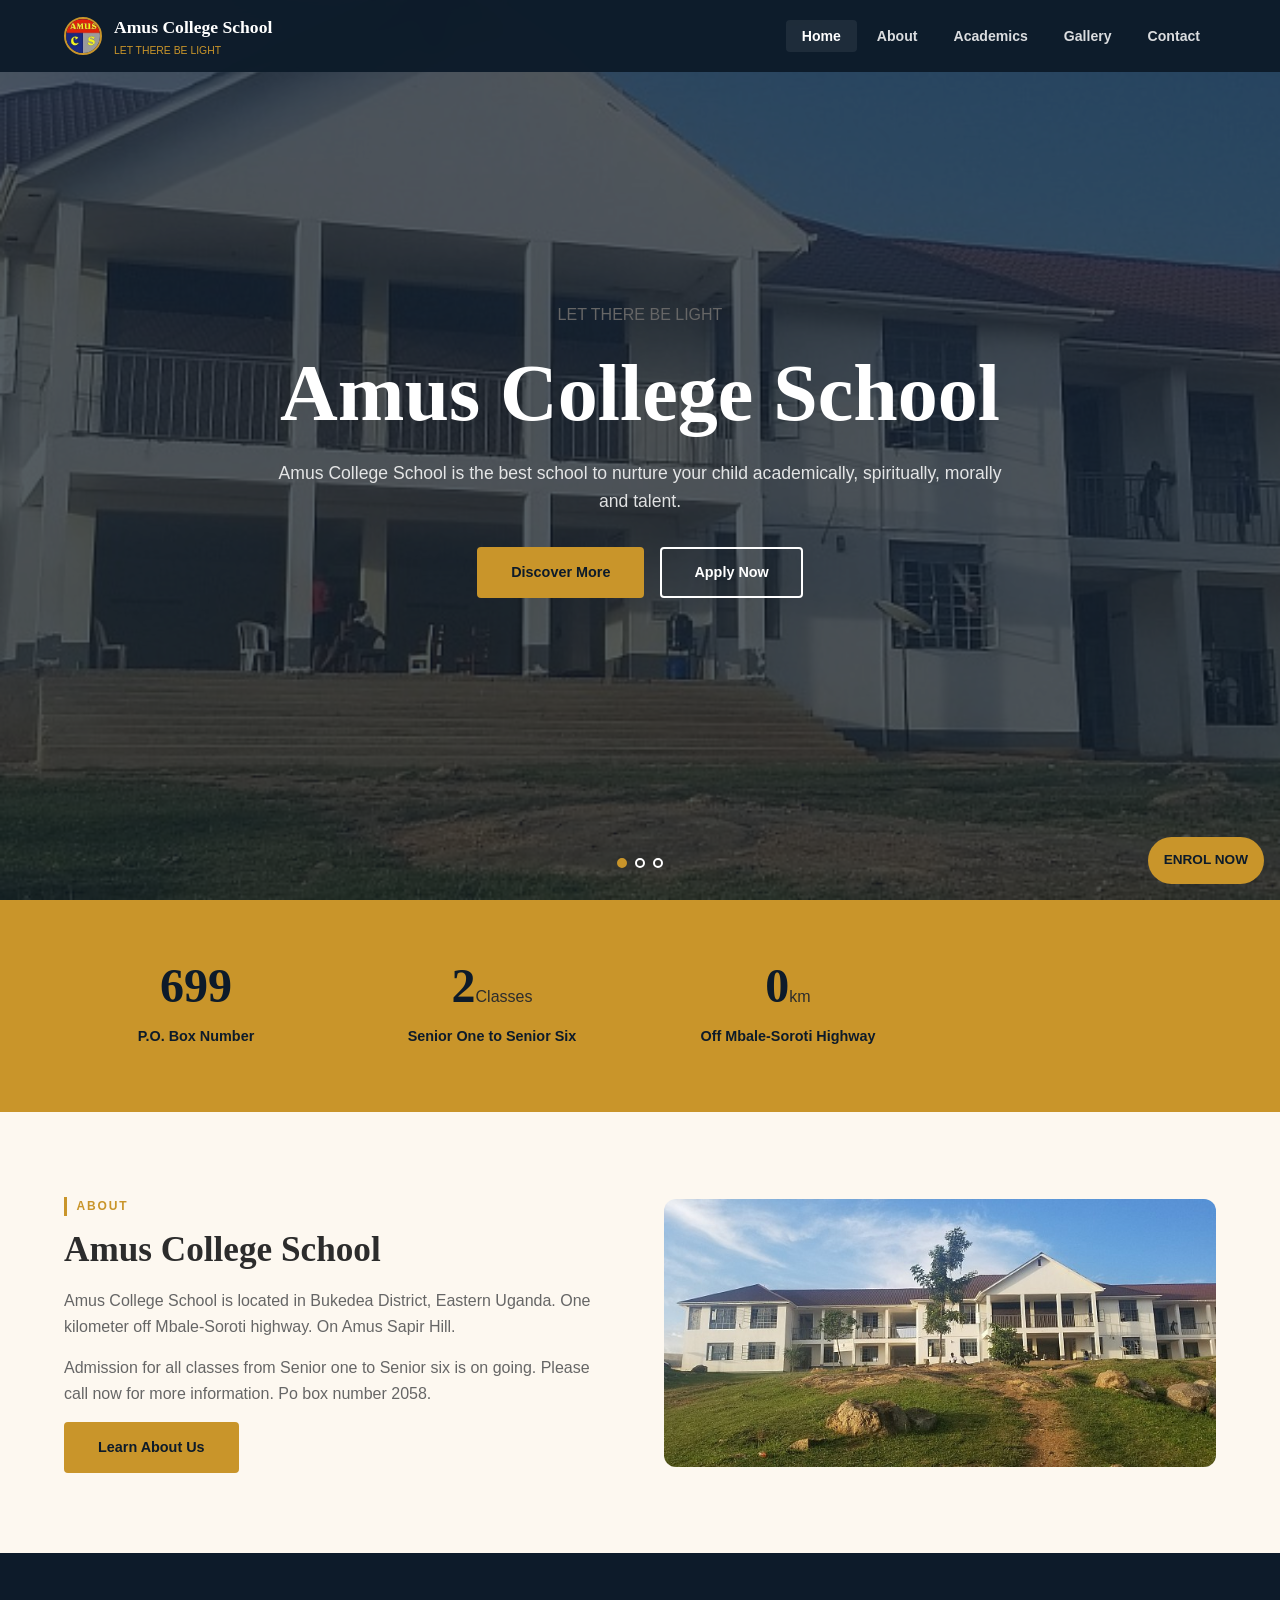
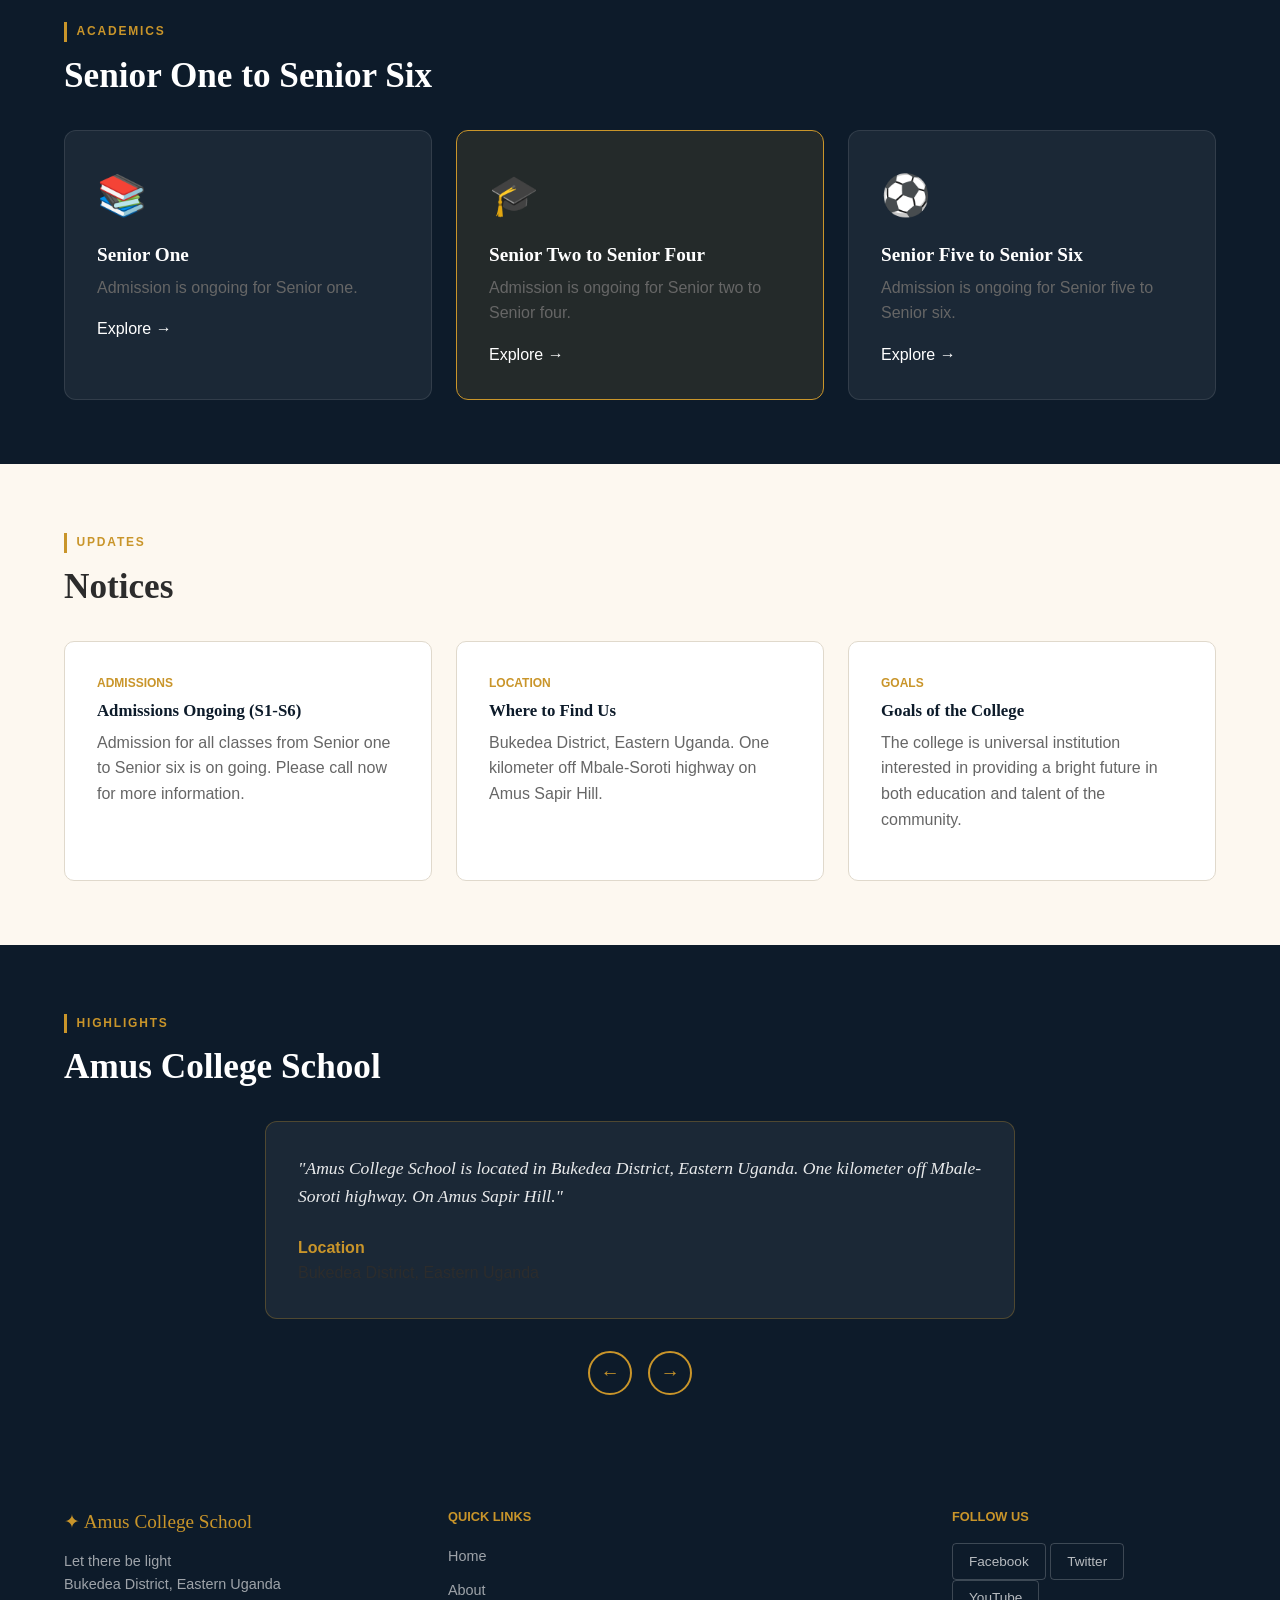
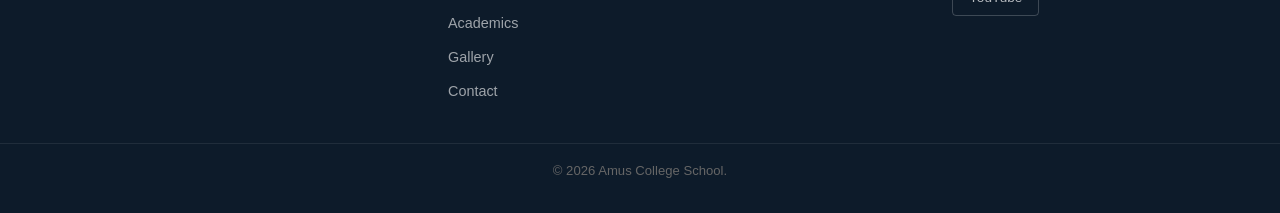
==== commit 64613550: "fixed navbar" ====
--- a/index.html
+++ b/index.html
@@ -16,27 +16,30 @@
       <div class="logo-block">
         <div class="logo-crest"><img src="images/sd_634c3c886d6c9.jpg" alt="Amus College School logo" /></div>
         <div>
-          <!-- sch: updated brand text for primary-school audience -->
           <span class="logo-name">Amus College School</span>
-          <span class="logo-tag"></span>
-        </div>
-      </div>
-      <nav id="main-nav"><!-- Main nav toggles open/close on mobile via JS -->
+          <span class="logo-tag">Let there be light</span>
+        </div>
+      </div>
+      <nav id="main-nav">
         <ul>
-          <li><a href="index.html" class="nav-link active">Home</a></li>
-          <li><a href="about.html" class="nav-link">About</a></li>
-          <li><a href="academics.html" class="nav-link">Academics</a></li>
-          <li><a href="gallery.html" class="nav-link">Gallery</a></li>
-          <!-- sch: use separate standard contact nav item -->
-          <li><a href="contact.html" class="nav-link">Contact</a></li>
+      <li><a href="index.html" class="nav-link active">Home</a></li>
+      <li><a href="about.html" class="nav-link">About</a></li>
+      <li><a href="academics.html" class="nav-link">Academics</a></li>
+      <li><a href="gallery.html" class="nav-link">Gallery</a></li>
+      <li><a href="contact.html" class="nav-link">Contact</a></li>
         </ul>
       </nav>
-      <button class="hamburger" id="hamburger" aria-label="Toggle menu"><!-- Mobile-only menu button -->
-        <span></span><span></span><span></span>
-      </button>
     </div>
   </header>
-
+  <div class="mobile-top-bar">
+    <div class="mobile-logo">
+      <img src="images/sd_634c3c886d6c9.jpg" alt="Amus College School" />
+      <span>Amus College School</span>
+    </div>
+    <button class="hamburger" id="hamburger" aria-label="Toggle menu">
+      <span></span><span></span><span></span>
+    </button>
+  </div>
   <!-- HERO SLIDESHOW: background slides auto-rotate and can be changed via dots -->
   <section id="hero">
     <!-- sch: switched hero slides to local images -->
@@ -92,7 +95,6 @@
         <!-- sch: updated alt text -->
         <!-- sch: switched welcome image to local asset -->
         <img src="images/sd_63274c30bddf9.jpg" alt="Main block" class="welcome-img" />
-        <div class="img-badge">Admissions Ongoing</div>
       </div>
     </div>
   </section>
--- a/style.css
+++ b/style.css
@@ -86,11 +86,14 @@
 .logo-crest { width: 38px; height: 38px; border-radius: 50%; border: 2px solid var(--gold); display: grid; place-items: center; font-size: 0.78rem; font-weight: 800; color: var(--gold-light); }
 .logo-crest img { width: 100%; height: 100%; object-fit: cover; border-radius: 50%; }
 .logo-name { font-family: 'Playfair Display', serif; font-size: 1.1rem; font-weight: 700; color: var(--white); }
-.logo-tag { font-size: 0.65rem; color: var(--gold); text-transform: uppercase; }
-
-#main-nav ul { display: flex; align-items: center; gap: 0.25rem; }
-.nav-link { padding: 0.5rem 1rem; color: rgba(255,255,255,0.85); font-size: 0.88rem; font-weight: 600; }
-.nav-link:hover, .nav-link.active { color: var(--white); }
+.logo-tag { font-size: 0.65rem; color: var(--gold); text-transform: uppercase; display: block; margin-top: 2px; }
+
+.desktop-nav { display: none; } /* hidden — nav lives inside header-inner on desktop */
+#main-header .header-inner { justify-content: space-between; }
+#main-nav { display: flex; align-items: center; }
+#main-nav ul { display: flex; align-items: center; gap: 0.25rem; padding: 0; }
+.nav-link { padding: 0.5rem 1rem; color: rgba(255,255,255,0.85); font-size: 0.88rem; font-weight: 600; border-radius: 4px; transition: color 0.2s; }
+.nav-link:hover, .nav-link.active { color: var(--white); background: rgba(255,255,255,0.07); }
 
 .cta-nav { background: var(--gold) !important; color: var(--navy) !important; padding: 0.5rem 1.2rem; border-radius: 4px; }
 
@@ -107,8 +110,9 @@
   border-radius: 999px;
 }
 
-.hamburger { display: none; flex-direction: column; gap: 5px; background: none; border: none; cursor: pointer; }
-.hamburger span { display: block; width: 24px; height: 2px; background: var(--white); }
+.mobile-top-bar { display: none; }
+.hamburger { display: none; flex-direction: column; justify-content: center; gap: 5px; background: var(--navy); border: 2px solid var(--gold); cursor: pointer; width: 44px; height: 44px; border-radius: 4px; }
+.hamburger span { display: block; width: 24px; height: 2px; background: var(--white); margin: 0 auto; }
 
 #hero { position: relative; height: 100vh; min-height: 600px; display: flex; align-items: center; justify-content: center; }
 .slide { position: absolute; inset: 0; background-size: cover; background-position: center; opacity: 0; transition: opacity 1s ease; }
@@ -244,6 +248,10 @@
 .footer-bottom { border-top: 1px solid rgba(255,255,255,0.08); padding: 1rem 1.5rem; text-align: center; font-size: 0.82rem; color: rgba(255,255,255,0.4); }
 
 body > section:first-of-type:not(#hero), .page-banner { margin-top: var(--header-h); }
+@media (max-width: 768px) {
+  body > section:first-of-type:not(#hero), .page-banner { margin-top: 60px; }
+  #hero { margin-top: 60px; height: calc(100vh - 60px); }
+}
 
 @media (max-width: 1024px) {
   .stats-inner { grid-template-columns: repeat(2, 1fr); }
@@ -254,18 +262,26 @@
 }
 
 @media (max-width: 768px) {
-  .hamburger { display: flex; }
-  .logo-tag { display: none; }
+  .mobile-top-bar { display: flex; align-items: center; justify-content: space-between; position: fixed; top: 0; left: 0; right: 0; background: var(--navy); padding: 0.5rem 1rem; z-index: 1000; height: 60px; }
+  .mobile-logo { display: flex; align-items: center; gap: 0.5rem; color: var(--white); font-family: 'Playfair Display', serif; font-size: 0.9rem; font-weight: 700; }
+  .mobile-logo img { width: 32px; height: 32px; border-radius: 50%; border: 2px solid var(--gold); }
+  .hamburger { display: flex; position: static; }
+  .logo-tag { display: block; font-size: 0.6rem; }
+  .header-inner { padding: 0 1rem; }
+  .logo-block { max-width: calc(100% - 60px); }
+  .logo-name { font-size: 0.85rem; max-width: 100%; }
   .two-col { grid-template-columns: 1fr; gap: 2rem; }
   .news-grid { grid-template-columns: 1fr; }
   .gallery-grid { grid-template-columns: repeat(2, 1fr); }
   .footer-inner { grid-template-columns: 1fr; }
   .form-row, .phone-split { grid-template-columns: 1fr; }
   .checkbox-group { grid-template-columns: repeat(2, 1fr); }
-  #main-nav { position: fixed; top: var(--header-h); left: 0; right: 0; background: var(--navy); padding: 1.5rem; transform: translateY(-110%); transition: transform 0.2s; }
-  #main-nav.open { transform: translateY(0); }
-  #main-nav ul { flex-direction: column; }
-  .nav-link { display: block; padding: 0.75rem 0; }
+  .desktop-nav { display: none; }
+  #main-header { display: block; height: 0; overflow: visible; background: transparent; backdrop-filter: none; }
+  #main-nav { display: none; position: fixed; top: 60px; left: 0; right: 0; background: var(--navy); padding: 1.5rem; z-index: 1002; }
+  #main-nav.open { display: block; }
+  #main-nav ul { flex-direction: column; max-width: none; padding: 0; }
+  .nav-link { display: block; padding: 0.75rem 0; background: none; }
   #hero { height: 70vh; min-height: 400px; }
   .page-banner { height: 220px; }
 }
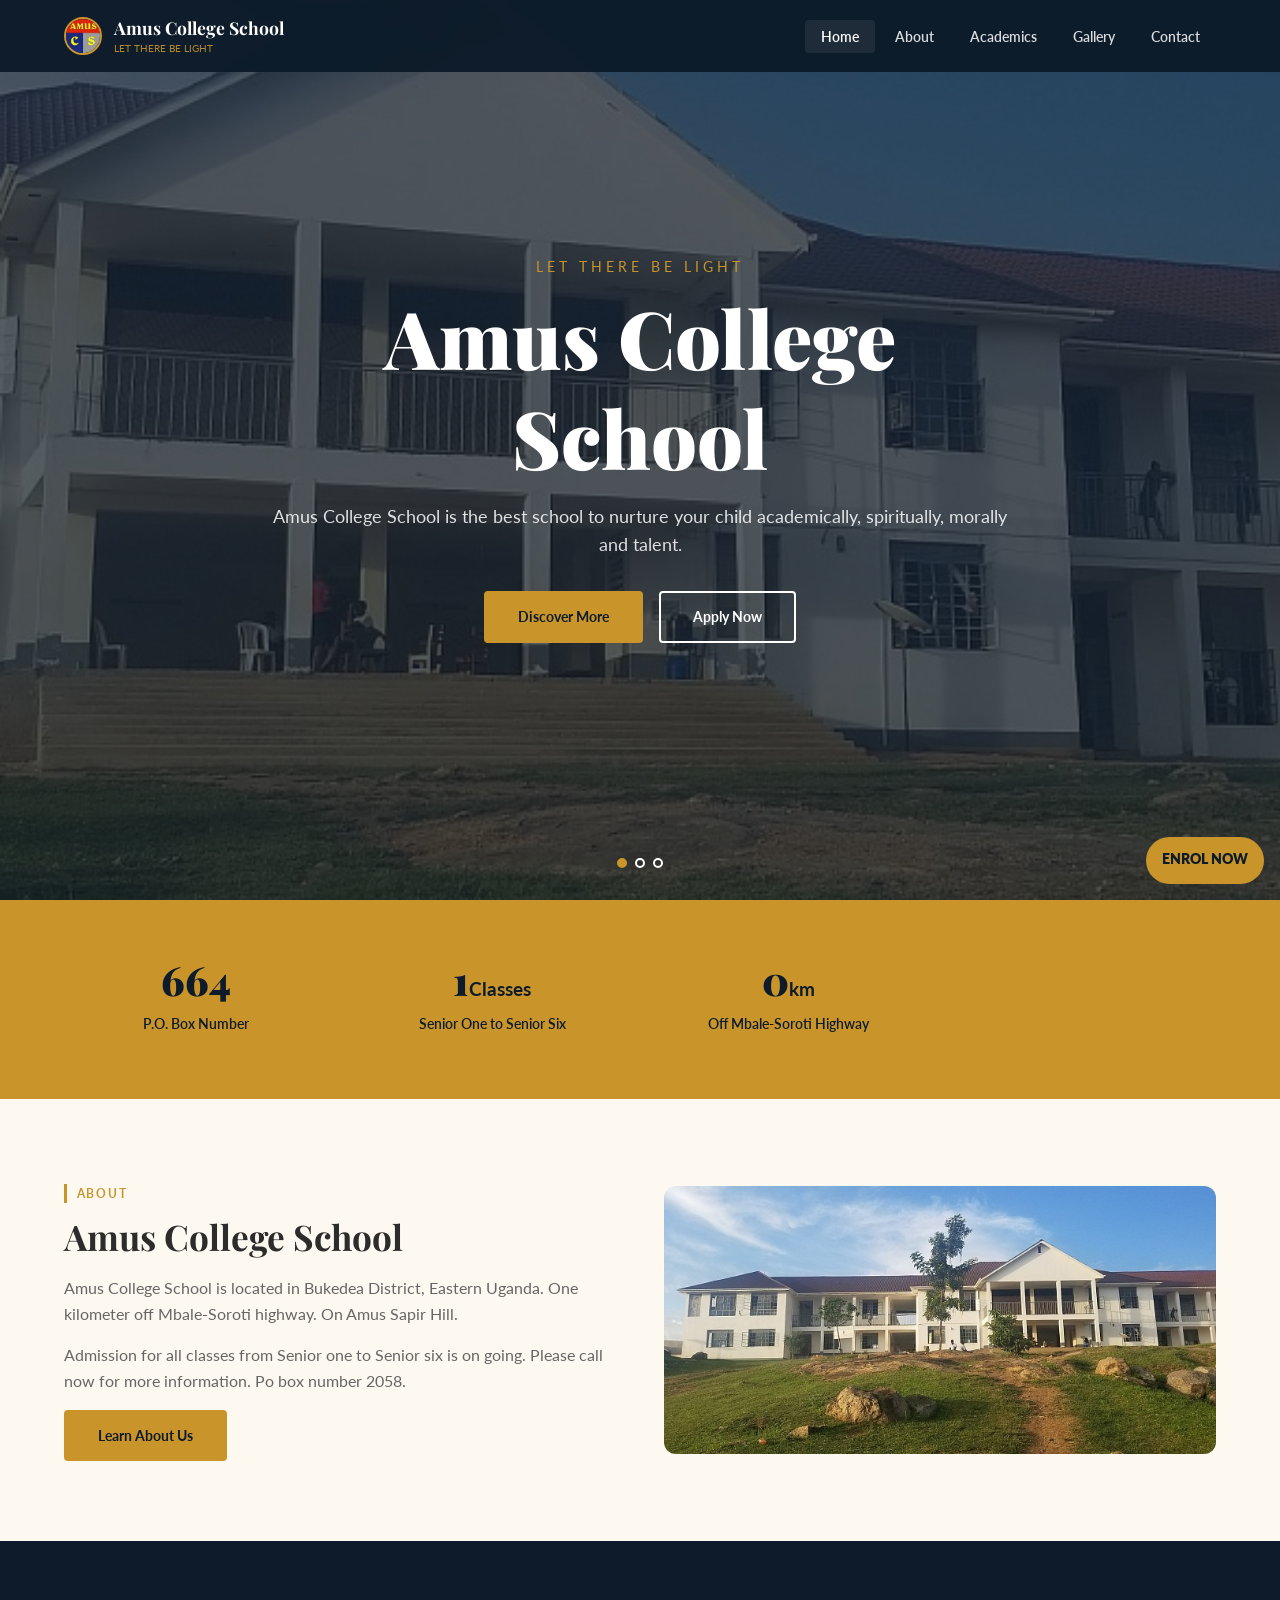
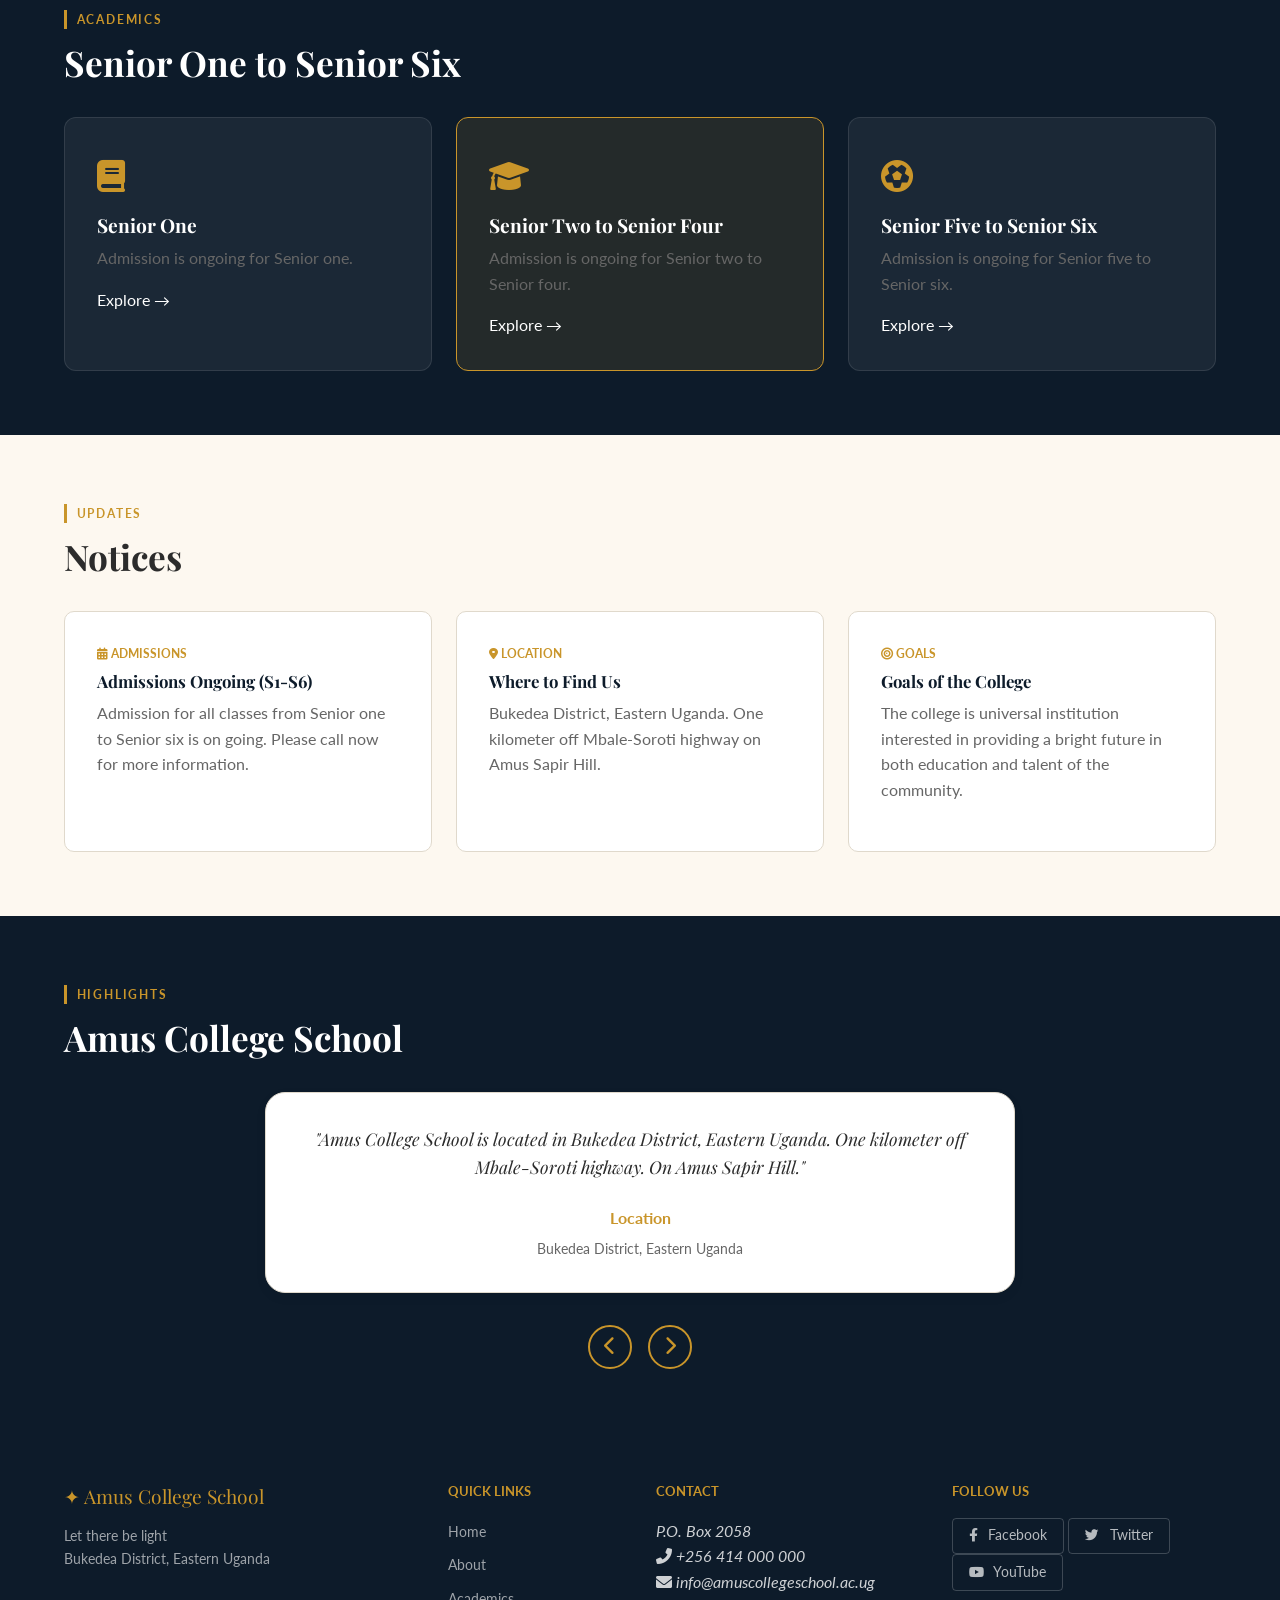
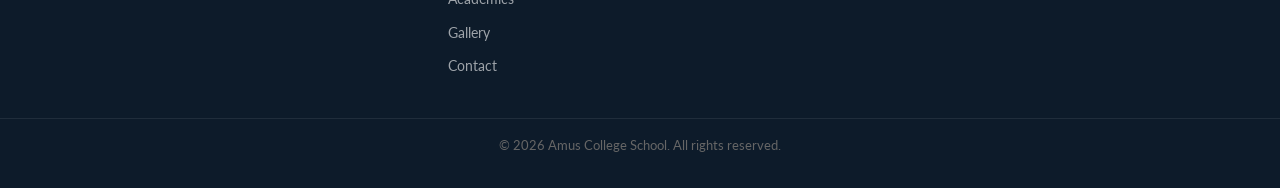
==== commit ec3175f4: "Merge pull request #1 from isnathan915-gif/feature/academicsPage Feature/academics page" ====
--- a/index.html
+++ b/index.html
@@ -3,10 +3,102 @@
 <head>
   <meta charset="UTF-8" />
   <meta name="viewport" content="width=device-width, initial-scale=1.0" />
-  <!-- sch: changed site identity to primary school -->
-  <title>Amus College School</title>
+  <title>Amus College School – Home</title>
+  <!-- Google Fonts (matching main site) -->
+  <link rel="preconnect" href="https://fonts.googleapis.com">
+  <link rel="preconnect" href="https://fonts.gstatic.com" crossorigin>
+  <link href="https://fonts.googleapis.com/css2?family=Playfair+Display:ital,wght@0,700;0,900;1,700&family=Lato:wght@400;600;700&display=swap" rel="stylesheet">
+  <!-- Font Awesome 6 (free icons) -->
+  <link rel="stylesheet" href="https://cdnjs.cloudflare.com/ajax/libs/font-awesome/6.0.0-beta3/css/all.min.css">
   <link rel="stylesheet" href="style.css" />
-  <!-- sch: removed external Google Fonts link for local-only setup -->
+  <style>
+    /* Additional inline styles for consistency (no changes to hamburger code) */
+    .logo-block > div {
+      display: flex;
+      flex-direction: column;
+      align-items: flex-start;
+      line-height: 1.2;
+    }
+    .logo-name {
+      margin-bottom: 0.1rem;
+    }
+    .logo-tag {
+      font-size: 0.65rem;
+      color: var(--gold);
+      text-transform: uppercase;
+      opacity: 0.9;
+    }
+    .card-icon, .val-icon {
+      font-size: 2rem;
+      margin-bottom: 0.75rem;
+      color: var(--gold);
+    }
+    .card-icon i, .val-icon i {
+      color: var(--gold);
+    }
+    .stat-num {
+      font-family: 'Playfair Display', serif;
+      font-size: 2.5rem;
+      font-weight: 900;
+      color: var(--navy);
+    }
+    .stat-unit {
+      font-size: 1.2rem;
+      font-weight: 700;
+      color: var(--navy);
+    }
+    .hero-sub {
+      font-size: 0.85rem;
+      letter-spacing: 4px;
+      text-transform: uppercase;
+      color: var(--gold);
+      margin-bottom: 0.5rem;
+    }
+    .social-btn i {
+      margin-right: 0.4rem;
+    }
+    .testi-card {
+      background: var(--white);
+      border: 1px solid var(--border);
+      border-radius: 20px;
+      padding: 2rem;
+      margin: 0 auto;
+      text-align: center;
+      box-shadow: 0 4px 12px rgba(0,0,0,0.05);
+    }
+    .testi-quote {
+      font-family: 'Playfair Display', serif;
+      font-size: 1.1rem;
+      font-style: italic;
+      color: var(--text);
+      margin-bottom: 1.5rem;
+    }
+    .testi-author strong {
+      display: block;
+      color: var(--gold);
+      font-weight: 700;
+      margin-bottom: 0.25rem;
+    }
+    .testi-author span {
+      color: var(--text-light);
+      font-size: 0.85rem;
+    }
+    .testi-controls button {
+      width: 44px;
+      height: 44px;
+      border-radius: 50%;
+      border: 2px solid var(--gold);
+      background: transparent;
+      color: var(--gold);
+      font-size: 1.2rem;
+      cursor: pointer;
+      transition: all 0.2s;
+    }
+    .testi-controls button:hover {
+      background: var(--gold);
+      color: var(--navy);
+    }
+  </style>
 </head>
 <body data-page-title="Home">
 
@@ -22,11 +114,11 @@
       </div>
       <nav id="main-nav">
         <ul>
-      <li><a href="index.html" class="nav-link active">Home</a></li>
-      <li><a href="about.html" class="nav-link">About</a></li>
-      <li><a href="academics.html" class="nav-link">Academics</a></li>
-      <li><a href="gallery.html" class="nav-link">Gallery</a></li>
-      <li><a href="contact.html" class="nav-link">Contact</a></li>
+          <li><a href="index.html" class="nav-link active">Home</a></li>
+          <li><a href="about.html" class="nav-link">About</a></li>
+          <li><a href="academics.html" class="nav-link">Academics</a></li>
+          <li><a href="gallery.html" class="nav-link">Gallery</a></li>
+          <li><a href="contact.html" class="nav-link">Contact</a></li>
         </ul>
       </nav>
     </div>
@@ -40,28 +132,26 @@
       <span></span><span></span><span></span>
     </button>
   </div>
-  <!-- HERO SLIDESHOW: background slides auto-rotate and can be changed via dots -->
+
+  <!-- HERO SLIDESHOW -->
   <section id="hero">
-    <!-- sch: switched hero slides to local images -->
     <div class="slide active" style="background-image: url('images/sd_63274e34be51c.jpg')"></div>
     <div class="slide" style="background-image: url('images/sd_6327511ab705b.jpg')"></div>
     <div class="slide" style="background-image: url('images/sd_63275063d49a7.jpg')"></div>
     <div class="hero-overlay"></div>
     <div class="hero-content">
-      <!-- sch: updated hero copy for primary school -->
       <p class="hero-sub">LET THERE BE LIGHT</p>
       <h1 class="hero-title">Amus College School</h1>
       <p class="hero-desc">Amus College School is the best school to nurture your child academically, spiritually, morally and talent.</p>
       <div class="hero-btns">
         <a href="about.html" class="btn btn-primary">Discover More</a>
-        <!-- sch: send users straight to form section -->
         <a href="contact.html#registration" class="btn btn-outline">Apply Now</a>
       </div>
     </div>
-    <div class="slide-dots" id="slide-dots"></div><!-- Dots are generated by JS based on slide count -->
-  </section>
-
-  <!-- STATS STRIP: numbers animate from 0 when section enters viewport -->
+    <div class="slide-dots" id="slide-dots"></div>
+  </section>
+
+  <!-- STATS STRIP -->
   <section id="stats-strip">
     <div class="stats-inner">
       <div class="stat-item">
@@ -73,53 +163,48 @@
         <p>Senior One to Senior Six</p>
       </div>
       <div class="stat-item">
-        <!-- sch: changed secondary outcome to primary completion -->
         <span class="stat-num" data-target="1">0</span><span class="stat-unit">km</span>
         <p>Off Mbale-Soroti Highway</p>
       </div>
     </div>
   </section>
 
-  <!-- WELCOME SECTION: quick school intro + CTA -->
+  <!-- WELCOME SECTION -->
   <section id="welcome">
     <div class="container two-col">
       <div class="welcome-text">
-      <!-- sch: replaced welcome section copy with primary-school messaging -->
-      <span class="section-label">About</span>
-      <h2>Amus College School</h2>
-      <p>Amus College School is located in Bukedea District, Eastern Uganda. One kilometer off Mbale-Soroti highway. On Amus Sapir Hill.</p>
-      <p>Admission for all classes from Senior one to Senior six is on going. Please call now for more information. Po box number 2058.</p>
+        <span class="section-label">About</span>
+        <h2>Amus College School</h2>
+        <p>Amus College School is located in Bukedea District, Eastern Uganda. One kilometer off Mbale-Soroti highway. On Amus Sapir Hill.</p>
+        <p>Admission for all classes from Senior one to Senior six is on going. Please call now for more information. Po box number 2058.</p>
         <a href="about.html" class="btn btn-primary">Learn About Us</a>
       </div>
       <div class="welcome-img-wrap">
-        <!-- sch: updated alt text -->
-        <!-- sch: switched welcome image to local asset -->
         <img src="images/sd_63274c30bddf9.jpg" alt="Main block" class="welcome-img" />
       </div>
     </div>
   </section>
 
-  <!-- PROGRAMS HIGHLIGHT: preview cards that link to Academics page -->
+  <!-- PROGRAMS HIGHLIGHT (emojis replaced with Font Awesome icons) -->
   <section id="programs-highlight">
     <div class="container">
       <span class="section-label">Academics</span>
-      <!-- sch: changed programme framing to primary levels -->
       <h2>Senior One to Senior Six</h2>
       <div class="program-cards">
         <article class="program-card">
-          <div class="card-icon">📚</div>
+          <div class="card-icon"><i class="fas fa-book"></i></div>
           <h3>Senior One</h3>
           <p>Admission is ongoing for Senior one.</p>
           <a href="academics.html" class="card-link">Explore →</a>
         </article>
         <article class="program-card featured-card">
-          <div class="card-icon">🎓</div>
+          <div class="card-icon"><i class="fas fa-graduation-cap"></i></div>
           <h3>Senior Two to Senior Four</h3>
           <p>Admission is ongoing for Senior two to Senior four.</p>
           <a href="academics.html" class="card-link">Explore →</a>
         </article>
         <article class="program-card">
-          <div class="card-icon">⚽</div>
+          <div class="card-icon"><i class="fas fa-futbol"></i></div>
           <h3>Senior Five to Senior Six</h3>
           <p>Admission is ongoing for Senior five to Senior six.</p>
           <a href="academics.html" class="card-link">Explore →</a>
@@ -128,25 +213,24 @@
     </div>
   </section>
 
-  <!-- NEWS / ANNOUNCEMENTS: latest school updates -->
+  <!-- NEWS / ANNOUNCEMENTS -->
   <section id="news">
     <div class="container">
       <span class="section-label">Updates</span>
       <h2>Notices</h2>
       <div class="news-grid">
         <article class="news-card">
-          <div class="news-date">Admissions</div>
+          <div class="news-date"><i class="fas fa-calendar-alt"></i> Admissions</div>
           <h4>Admissions Ongoing (S1-S6)</h4>
           <p>Admission for all classes from Senior one to Senior six is on going. Please call now for more information.</p>
         </article>
         <article class="news-card">
-          <div class="news-date">Location</div>
-          <!-- sch: replaced secondary class reference -->
+          <div class="news-date"><i class="fas fa-map-marker-alt"></i> Location</div>
           <h4>Where to Find Us</h4>
           <p>Bukedea District, Eastern Uganda. One kilometer off Mbale-Soroti highway on Amus Sapir Hill.</p>
         </article>
         <article class="news-card">
-          <div class="news-date">Goals</div>
+          <div class="news-date"><i class="fas fa-bullseye"></i> Goals</div>
           <h4>Goals of the College</h4>
           <p>The college is universal institution interested in providing a bright future in both education and talent of the community.</p>
         </article>
@@ -154,7 +238,7 @@
     </div>
   </section>
 
-  <!-- TESTIMONIALS: one card visible at a time (manual + auto slider) -->
+  <!-- TESTIMONIALS / HIGHLIGHTS SECTION -->
   <section id="testimonials">
     <div class="container">
       <span class="section-label">Highlights</span>
@@ -183,19 +267,18 @@
         </div>
       </div>
       <div class="testi-controls">
-        <button id="testi-prev" aria-label="Previous">&#8592;</button>
-        <button id="testi-next" aria-label="Next">&#8594;</button>
-      </div>
-    </div>
-  </section>
-
-  <!-- FOOTER: shared site-wide links and contact details -->
+        <button id="testi-prev" aria-label="Previous"><i class="fas fa-chevron-left"></i></button>
+        <button id="testi-next" aria-label="Next"><i class="fas fa-chevron-right"></i></button>
+      </div>
+    </div>
+  </section>
+
+  <!-- FOOTER (balanced with Font Awesome icons) -->
   <footer id="main-footer">
     <div class="footer-inner">
       <div class="footer-col">
-        <!-- sch: footer branding updated -->
         <div class="footer-logo">✦ Amus College School</div>
-        <p><br /></p>
+        <p>Let there be light<br />Bukedea District, Eastern Uganda</p>
       </div>
       <div class="footer-col">
         <h5>Quick Links</h5>
@@ -208,33 +291,30 @@
         </ul>
       </div>
       <div class="footer-col">
-        <h5></h5>
+        <h5>Contact</h5>
         <address>
-          <br />
-          <br />
-          <!-- sch: contact email updated -->
-          
+          P.O. Box 2058<br />
+          <i class="fas fa-phone-alt"></i> +256 414 000 000<br />
+          <i class="fas fa-envelope"></i> info@amuscollegeschool.ac.ug
         </address>
       </div>
       <div class="footer-col">
         <h5>Follow Us</h5>
         <div class="social-links">
-          <a href="#" class="social-btn">Facebook</a>
-          <a href="#" class="social-btn">Twitter</a>
-          <a href="#" class="social-btn">YouTube</a>
+          <a href="#" class="social-btn"><i class="fab fa-facebook-f"></i> Facebook</a>
+          <a href="#" class="social-btn"><i class="fab fa-twitter"></i> Twitter</a>
+          <a href="#" class="social-btn"><i class="fab fa-youtube"></i> YouTube</a>
         </div>
       </div>
     </div>
     <div class="footer-bottom">
-      <!-- sch: copyright name updated -->
-      <p>&copy; 2026 Amus College School.</p>
+      <p>&copy; 2026 Amus College School. All rights reserved.</p>
     </div>
   </footer>
 
-  <!-- sch: floating enrol CTA separate from navbar -->
+  <!-- FLOATING CTA -->
   <a href="contact.html#registration" class="floating-enrol-btn">Enrol Now</a>
 
   <script src="main.js"></script>
 </body>
-</html>
-
+</html>
